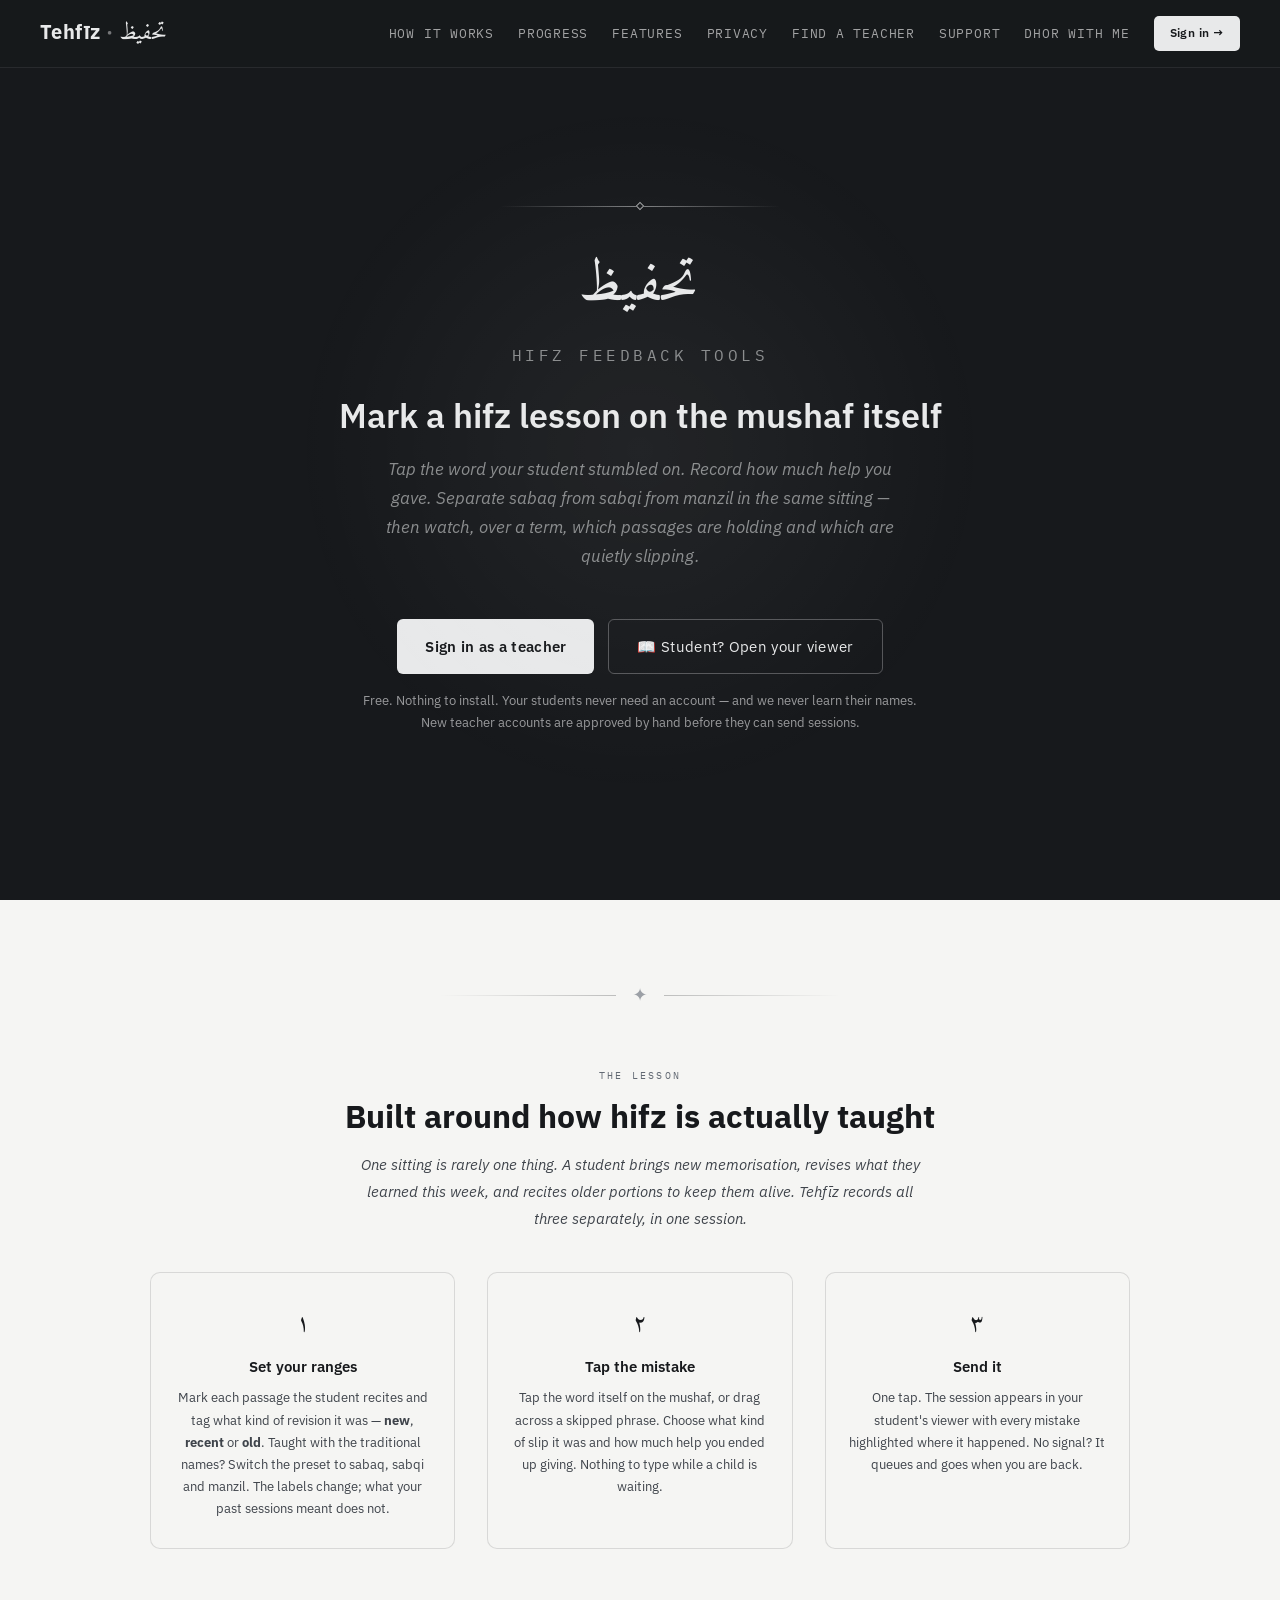
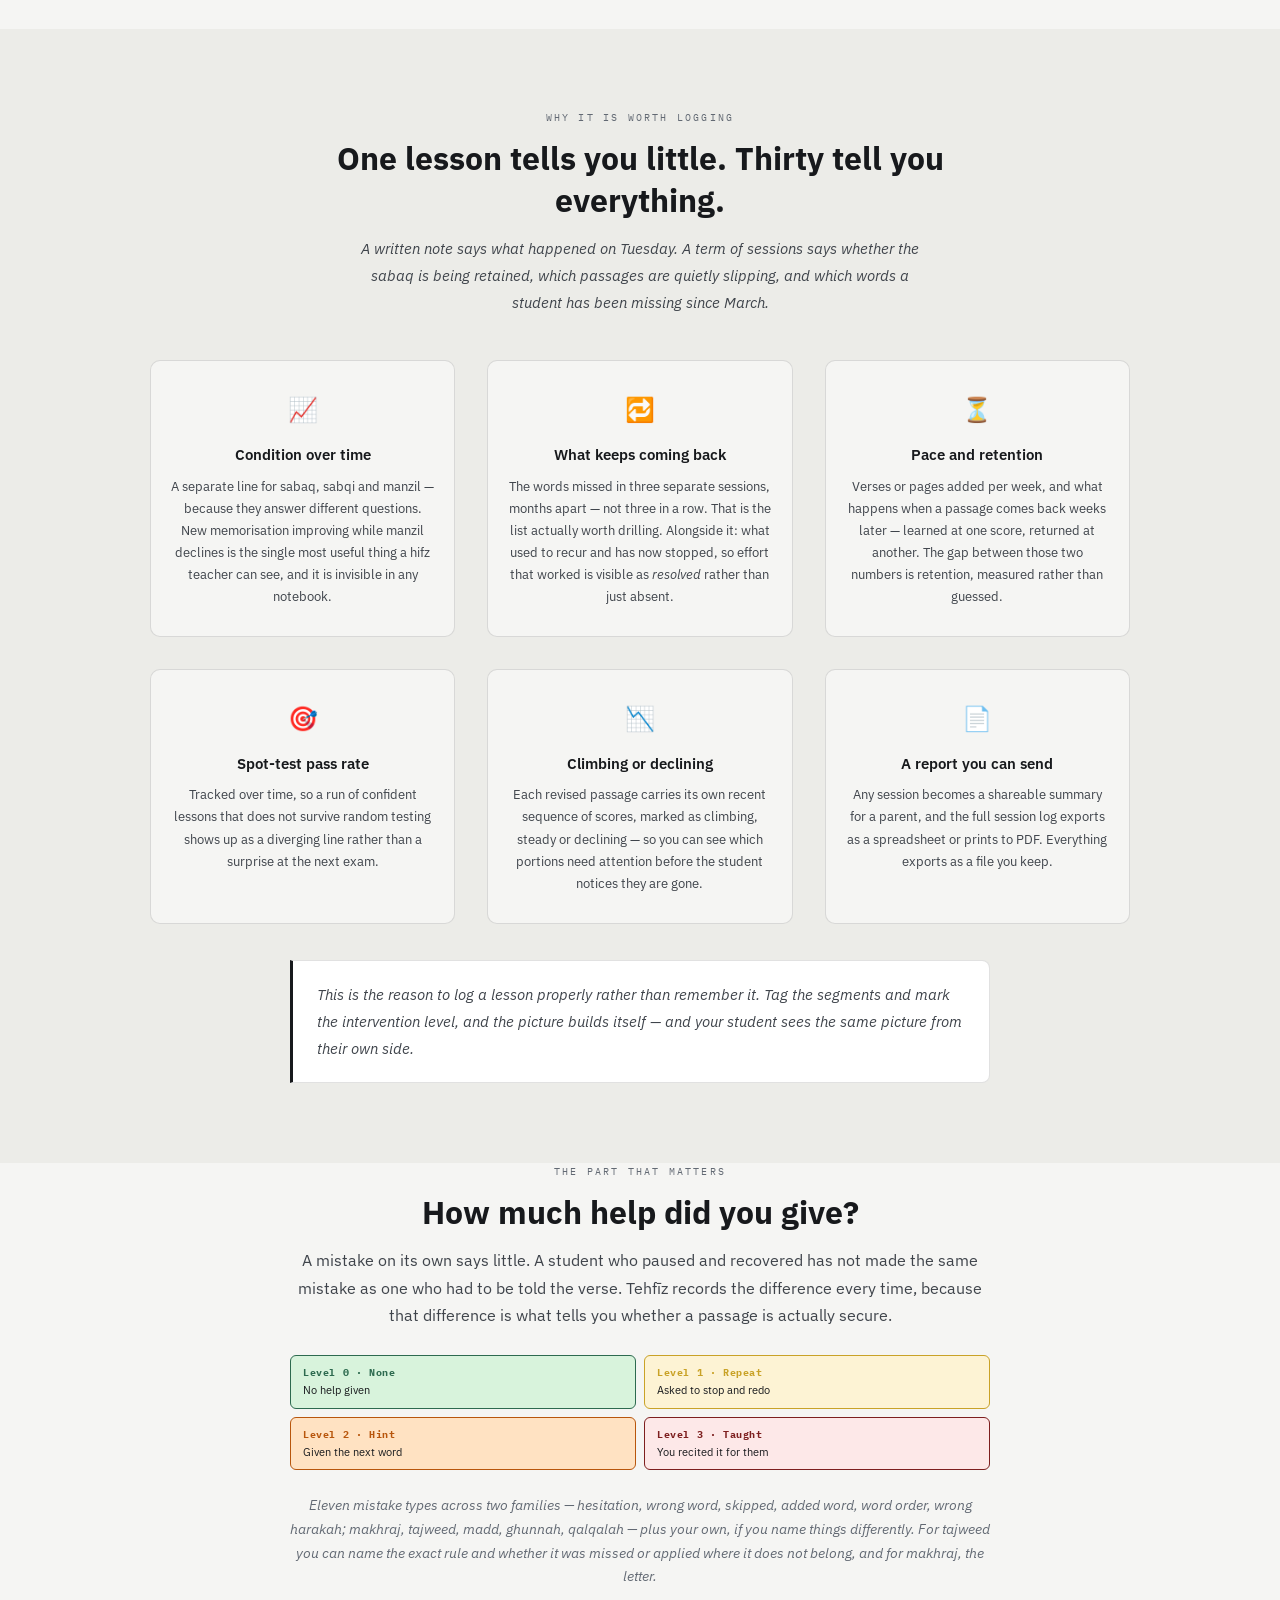
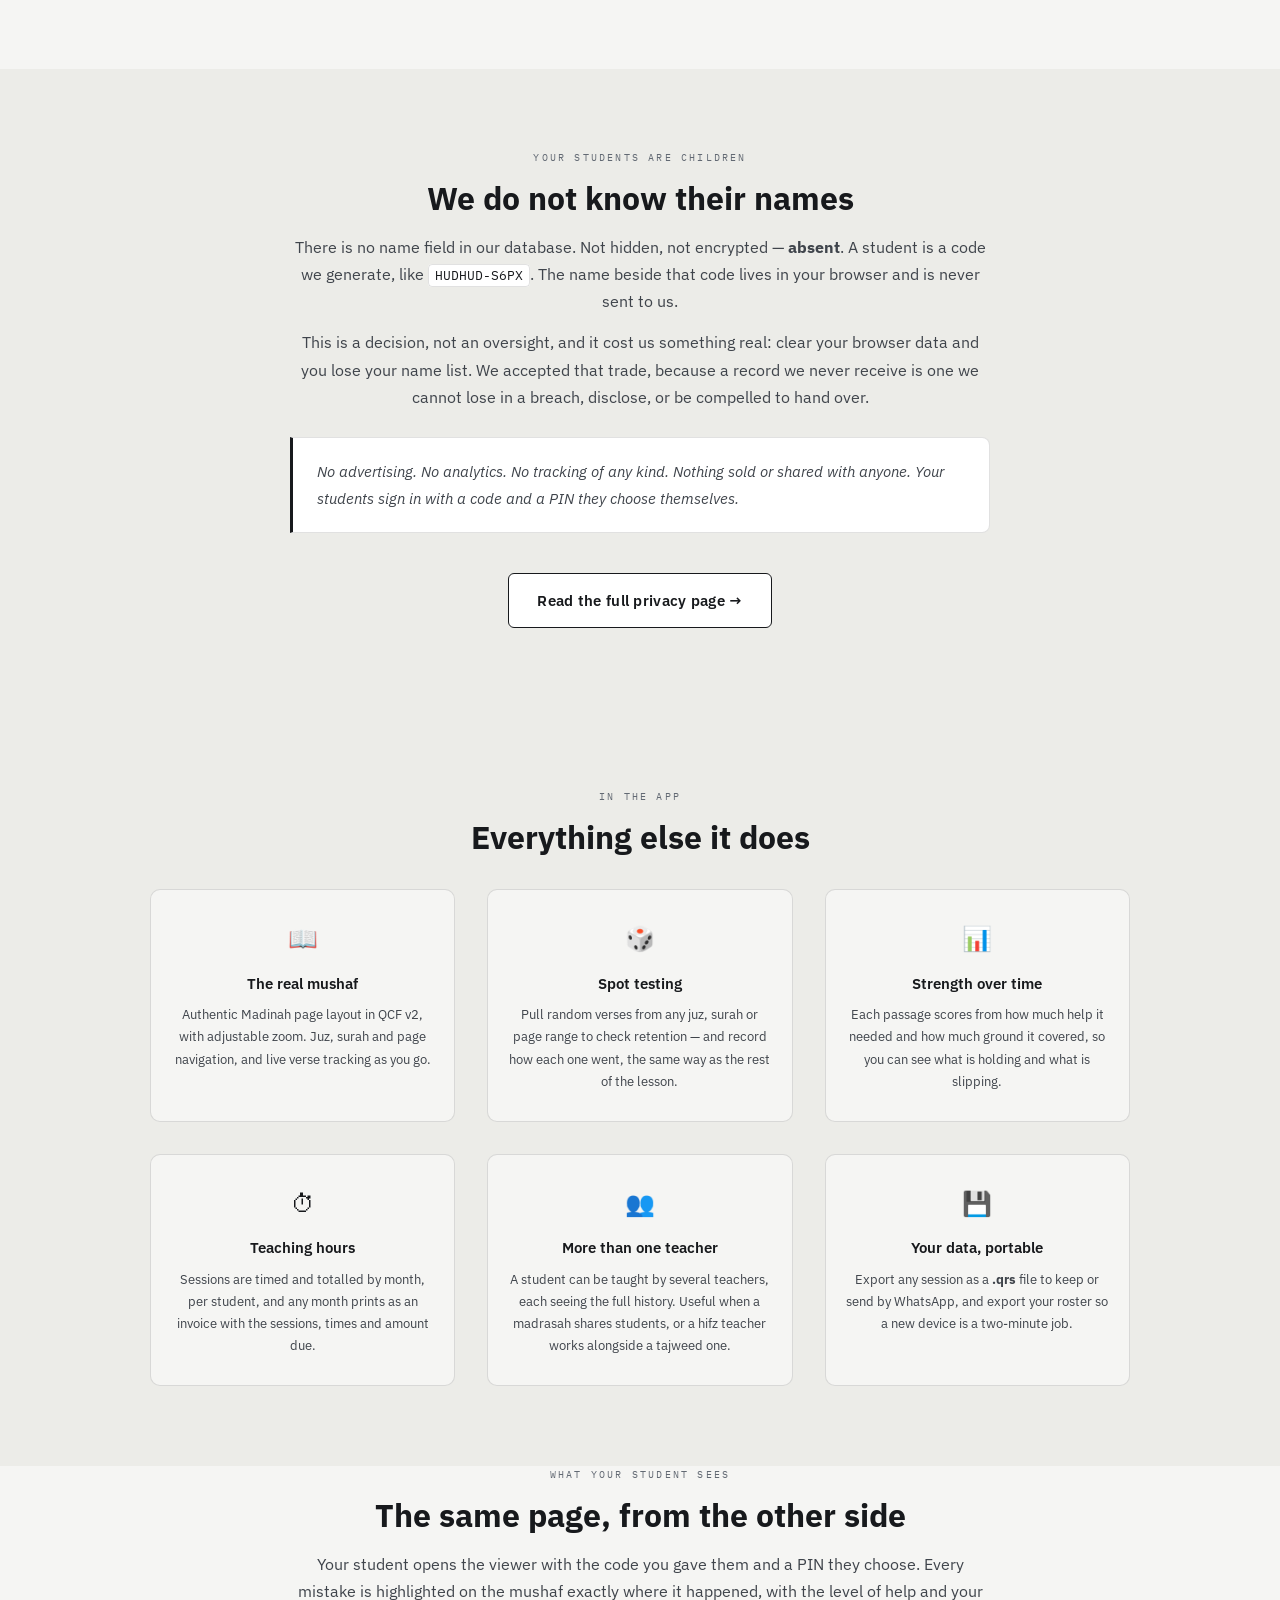
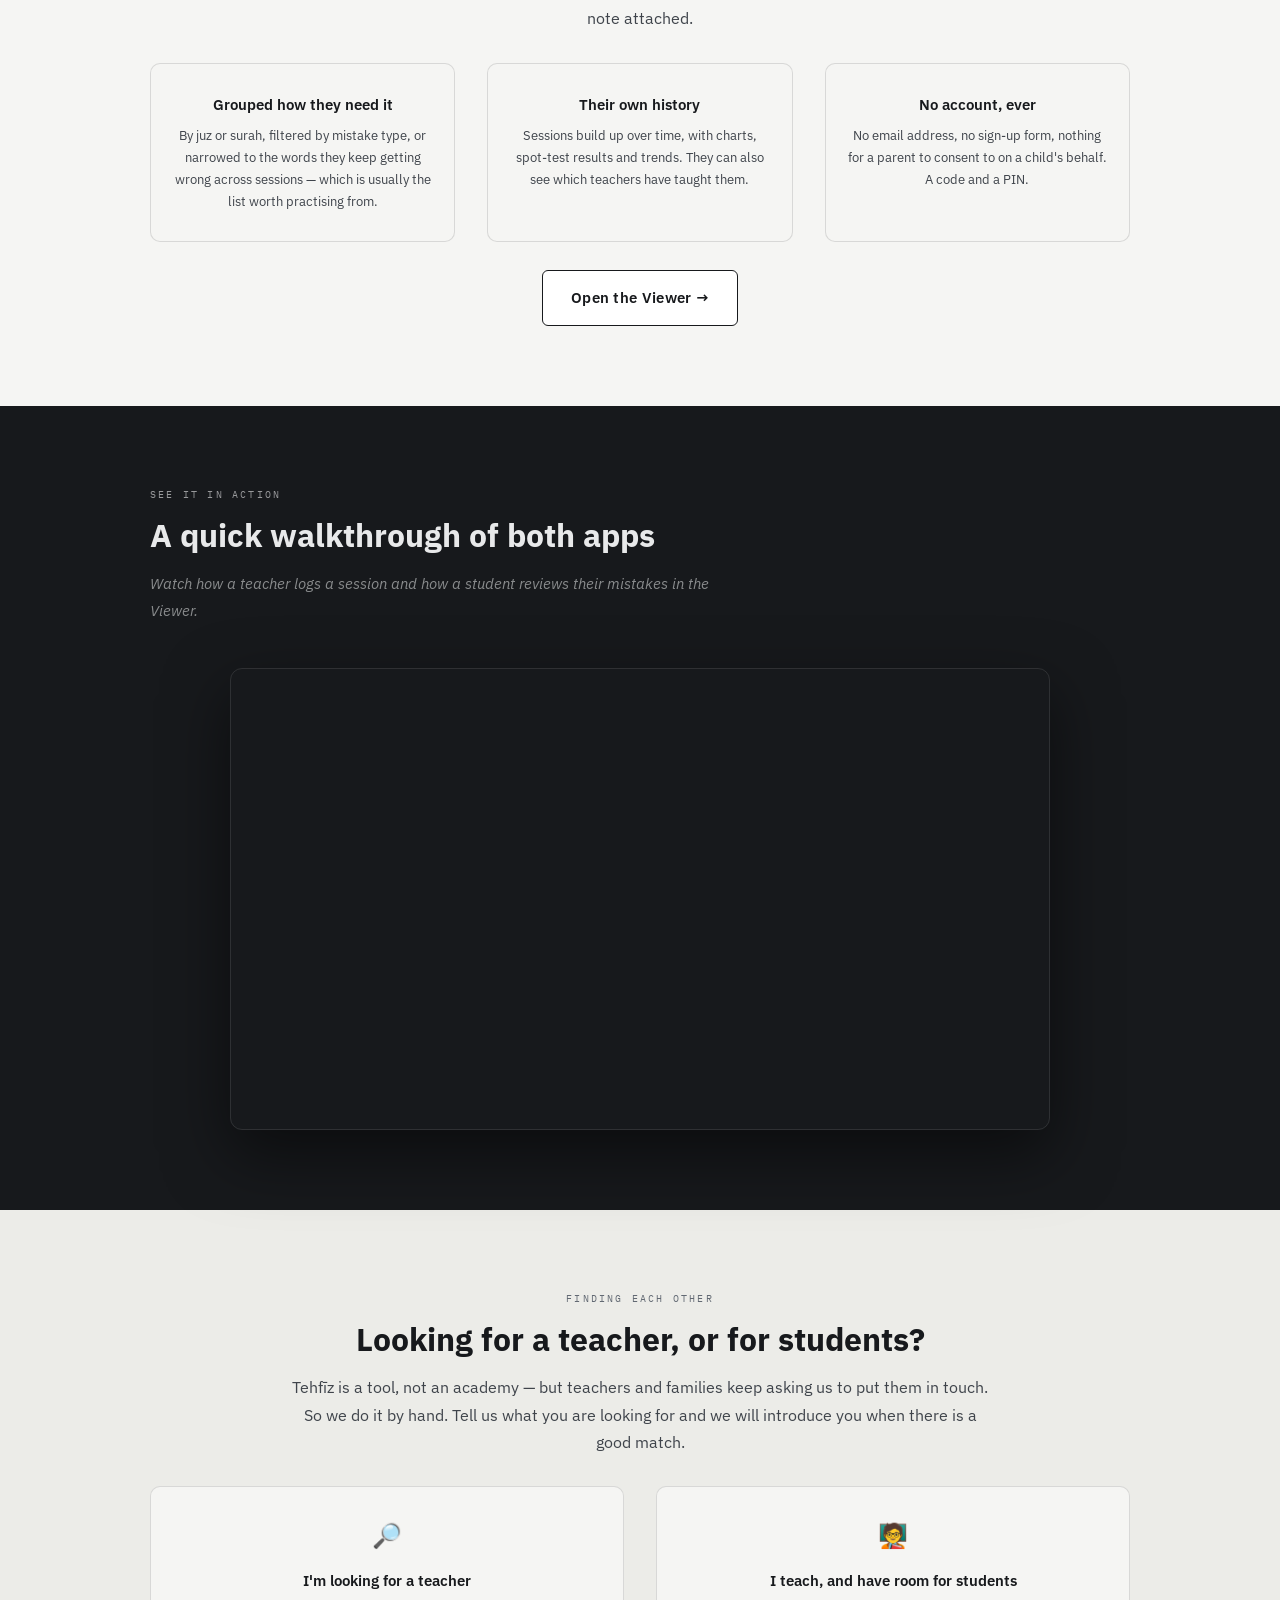
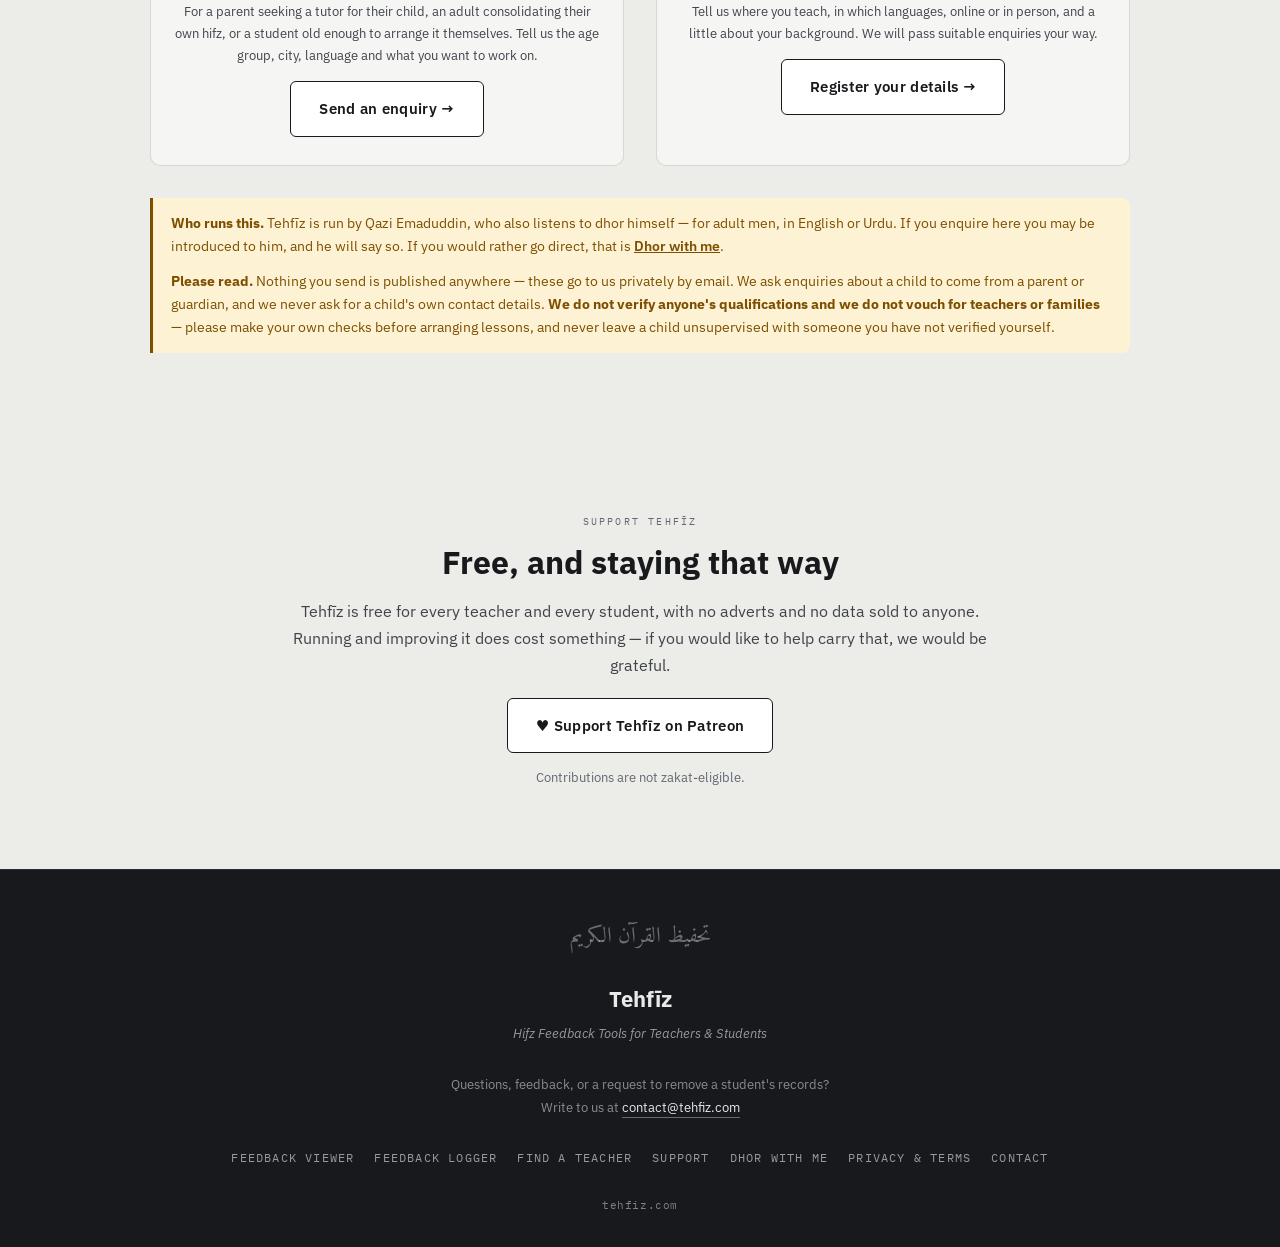
==== index.html @ af51008c "Teacher v4_308, viewer v1_157: one-row header, Finish session, Invoices, installable app; hide repo " ====
<!DOCTYPE html>
<!-- Tehfīz landing page — v0_56 (Graphite). Deploys to index.html at the root of the `tehfiz` repo. -->
<html lang="en">
<head>
<meta charset="UTF-8">
<meta name="viewport" content="width=device-width, initial-scale=1.0">
<meta name="theme-color" content="#17191c">
<title>Tehfīz — Hifz Feedback Tools for Quran Teachers</title>
<meta name="description" content="Free hifz feedback tools for Quran teachers. Mark mistakes on the mushaf, track sabaq, sabqi and manzil, and send the session to your student.">
<meta name="keywords" content="hifz feedback, quran memorisation app, hifz tracker, quran recitation mistakes, tajweed tracker, hifz teacher tool, quran memorization, hifz review">
<meta name="author" content="Tehfīz">
<meta name="robots" content="index, follow">
<link rel="canonical" href="https://tehfiz.com/">

<!-- Open Graph -->
<meta property="og:title" content="Tehfīz — Quran Hifz Feedback Tools">
<meta property="og:description" content="Mark a hifz lesson on the mushaf itself. Sabaq, sabqi and manzil in one session. Free, and we never receive your students' names.">
<meta property="og:url" content="https://tehfiz.com/">
<meta property="og:type" content="website">
<meta property="og:site_name" content="Tehfīz">
<meta property="og:image" content="https://tehfiz.com/og-home.jpg">
<meta property="og:image:width" content="1200">
<meta property="og:image:height" content="630">
<meta property="og:image:alt" content="Tehfīz — mark a hifz lesson on the mushaf itself.">

<!-- Twitter Card -->
<meta name="twitter:card" content="summary_large_image">
<meta name="twitter:title" content="Tehfīz — Quran Hifz Feedback Tools">
<meta name="twitter:description" content="Free tools for hifz teachers and students. Log mistakes, track intervention levels, review sessions.">
<meta name="twitter:image" content="https://tehfiz.com/og-home.jpg">

<link href="https://fonts.googleapis.com/css2?family=IBM+Plex+Sans:ital,wght@0,400;0,500;0,600;0,700;1,400&family=IBM+Plex+Mono:wght@400;500&family=Amiri&display=swap" rel="stylesheet">

<script type="application/ld+json">
{
  "@context": "https://schema.org",
  "@type": "WebApplication",
  "name": "Tehfīz",
  "url": "https://tehfiz.com",
  "description": "Free web-based tools for Quran hifz teachers and students to log, share, and review recitation feedback.",
  "applicationCategory": "EducationApplication",
  "operatingSystem": "Any",
  "offers": {"@type": "Offer", "price": "0", "priceCurrency": "USD"}
}
</script>

<style>
*,*::before,*::after{box-sizing:border-box;margin:0;padding:0;}
:root{
  /* Graphite — the same palette as the apps (teacher v4_301, viewer v1_152).
     Names kept from the parchment era so every rule below still resolves:
       --gold        the accent on LIGHT surfaces (fills, borders, labels)
       --gold-light  text on DARK surfaces (nav, hero, footer)
       --gold-pale   a raised light surface (callouts, featured card)
       --on-dark     the accent on DARK surfaces (hero button, nav button)
     Mistake-level colours are data and are unchanged. */
  --ink:#17191c;--ink2:#3f444b;--ink3:#626973;
  --parchment:#f5f5f3;--parchment2:#ecece8;--parchment3:#dcdcd7;
  --gold:#17191c;--gold-light:#e8e9ea;--gold-pale:#ffffff;--on-dark:#e8e9ea;
  --green:#2d6a4f;--green-bg:#d8f3dc;
  --lvl1-yellow:#c9a227;--lvl1-yellow-bg:#fdf3d4;
  --lvl2-orange:#b8560c;--lvl2-orange-bg:#ffe2c2;
  --amber:#7d4e00;--amber-bg:#fff3cd;
  --red:#7d1f1f;--red-bg:#fde8e8;
  --border:rgba(23,25,28,0.13);--border2:rgba(23,25,28,0.25);
  --shadow:0 8px 40px rgba(23,25,28,0.10);
}
html{scroll-behavior:smooth;}
body{font-family:'IBM Plex Sans','Amiri',system-ui,-apple-system,'Segoe UI',sans-serif;background:var(--parchment);color:var(--ink);font-size:16px;line-height:1.7;overflow-x:hidden;}

/* NAV
   Wide: one row — brand, section links, Sign in.
   Below 1100px: two rows. Brand and the call to action stay on top; the section
   links move to a second row that scrolls sideways, with a fade on the right
   edge to show there is more. The links used to be display:none on phones,
   which left no way to reach any section, and between ~600px and 1100px they
   wrapped and ran off the edge, clipping Sign in itself. */
nav{position:fixed;top:0;left:0;right:0;z-index:100;display:flex;align-items:center;flex-wrap:wrap;gap:6px 24px;padding:14px 40px;background:rgba(23,25,28,0.96);border-bottom:1px solid rgba(255,255,255,0.08);backdrop-filter:blur(8px);-webkit-backdrop-filter:blur(8px);}
.nav-brand{order:1;}
.nav-links{order:2;display:flex;align-items:center;gap:24px;margin-left:auto;}
.nav-cta{order:3;}
@media(max-width:1100px){
  nav{padding:10px 16px 0;}
  .nav-cta{order:2;margin-left:auto;}
  .nav-links{order:3;flex-basis:100%;margin:0 -16px;padding:0 16px;gap:20px;overflow-x:auto;overscroll-behavior-x:contain;
    scrollbar-width:none;-webkit-overflow-scrolling:touch;
    -webkit-mask-image:linear-gradient(90deg,#000 85%,transparent);mask-image:linear-gradient(90deg,#000 85%,transparent);}
  .nav-links::-webkit-scrollbar{display:none;}
  .nav-link{white-space:nowrap;font-size:12px;padding:10px 0 11px;}
}
/* Anchor jumps land below the fixed nav, not under it. */
section[id]{scroll-margin-top:72px;}
@media(max-width:1100px){section[id]{scroll-margin-top:100px;}}
.nav-brand{font-size:20px;font-weight:700;color:var(--gold-light);letter-spacing:.02em;}
.nav-ar{font-family:'Amiri',serif;font-weight:400;font-size:1.15em;}
.nav-brand em{color:rgba(232,233,234,.45);font-style:normal;}
.nav-link{color:rgba(255,255,255,.6);font-size:13px;text-decoration:none;font-family:'IBM Plex Mono',monospace;letter-spacing:.06em;text-transform:uppercase;transition:color .15s;}
.nav-link:hover{color:var(--gold-light);}
.nav-cta{background:var(--on-dark);color:var(--ink);border:none;border-radius:5px;padding:7px 16px;font-size:12px;font-family:inherit;font-weight:600;cursor:pointer;text-decoration:none;letter-spacing:.03em;transition:opacity .15s;}
.nav-cta:hover{opacity:.88;}

/* HERO */
.hero{min-height:100vh;display:flex;flex-direction:column;align-items:center;justify-content:center;padding:120px 24px 80px;text-align:center;position:relative;background:var(--ink);overflow:hidden;}
.hero::after{content:'';position:absolute;width:700px;height:700px;background:radial-gradient(ellipse,rgba(255,255,255,.05) 0%,transparent 70%);top:50%;left:50%;transform:translate(-50%,-50%);pointer-events:none;}
.hero-ornament{width:280px;height:1px;background:linear-gradient(90deg,transparent,rgba(232,233,234,.5),transparent);margin:0 auto 32px;position:relative;}
.hero-ornament::before,.hero-ornament::after{content:'';position:absolute;top:50%;width:6px;height:6px;border:1px solid rgba(232,233,234,.6);transform:translateY(-50%) rotate(45deg);background:var(--ink);}
.hero-ornament::before{left:50%;margin-left:-3px;}
.hero-ornament::after{right:50%;margin-right:-3px;}
.hero-arabic{font-family:'Amiri','Scheherazade New',serif;font-size:clamp(32px,6vw,56px);color:var(--gold-light);letter-spacing:.04em;margin-bottom:8px;direction:rtl;animation:fadeUp .9s ease both;}
.hero-title{font-size:clamp(13px,2vw,16px);font-family:'IBM Plex Mono',monospace;letter-spacing:.22em;text-transform:uppercase;color:rgba(232,233,234,.55);margin-bottom:24px;animation:fadeUp .9s .1s ease both;}
.hero-tagline{font-size:clamp(20px,3.5vw,34px);font-weight:600;color:var(--gold-light);max-width:640px;line-height:1.35;margin:0 auto 16px;animation:fadeUp .9s .2s ease both;}
.hero-sub{font-size:clamp(14px,1.8vw,17px);color:rgba(232,233,234,.55);max-width:520px;margin:0 auto 48px;font-style:italic;line-height:1.7;animation:fadeUp .9s .3s ease both;}
.hero-btns{display:flex;gap:14px;flex-wrap:wrap;justify-content:center;animation:fadeUp .9s .4s ease both;}
.btn-hero-primary{background:var(--on-dark);color:var(--ink);border:none;border-radius:6px;padding:14px 28px;font-family:inherit;font-size:15px;font-weight:600;cursor:pointer;text-decoration:none;transition:all .15s;letter-spacing:.02em;display:inline-flex;align-items:center;gap:8px;}
.btn-hero-primary:hover{opacity:.88;transform:translateY(-1px);box-shadow:0 6px 20px rgba(0,0,0,.35);}
.btn-hero-secondary{background:transparent;border:1px solid rgba(232,233,234,.3);color:var(--gold-light);border-radius:6px;padding:14px 28px;font-family:inherit;font-size:15px;cursor:pointer;text-decoration:none;transition:all .15s;letter-spacing:.02em;display:inline-flex;align-items:center;gap:8px;}
.btn-hero-secondary:hover{border-color:var(--gold-light);color:#fff;transform:translateY(-1px);}

/* .btn-hero-secondary was written for the DARK hero: a pale cream border at
   30% opacity and light-gold text. On the parchment sections it is nearly
   invisible until hovered, which is how a call to action gets missed
   entirely. This is the same button for light backgrounds — gold on a tinted
   fill, legible without a mouse anywhere near it.

   Kept as a separate class rather than making the original responsive to its
   background, because the hero genuinely needs the quiet version: there it
   sits beside the primary button and must not compete with it. */
.btn-light{background:var(--gold-pale);border:1px solid var(--gold);color:var(--ink);
  border-radius:6px;padding:14px 28px;font-family:inherit;font-size:15px;font-weight:600;
  cursor:pointer;text-decoration:none;transition:all .15s;letter-spacing:.02em;
  display:inline-flex;align-items:center;gap:8px;}
.btn-light:hover{background:var(--gold);color:#fff;transform:translateY(-1px);}

/* SECTIONS */
section{padding:80px 24px;}
.container{max-width:980px;margin:0 auto;}
/* Section headers were max-width:680px with no auto margin, so they sat hard
   against the left edge of a 980px container while the .steps grid beneath
   them filled the full width — the text and the cards below it did not share
   an axis. This centres the block and its italic sub-line, which has its own
   max-width and would otherwise stay left inside a centred parent. */
.sec-head{max-width:700px;margin:0 auto;text-align:center;}
.sec-head .section-sub{margin-left:auto;margin-right:auto;}
.sec-head .levels-grid{text-align:left;}
.sec-head .section-title,.sec-head .section-label{text-align:center;}
/* .steps is repeat(3,1fr). With two cards they fill columns one and two and
   leave the third empty, which reads as a missing card rather than a pair.
   A two-column variant, narrowed and centred so the pair sits under the
   heading rather than hugging the left edge. */
/* Two columns at the FULL container width, not narrowed.
   
   Narrowing the pair to 720px centred it, but the callout directly beneath is
   980px — so the two blocks had different left and right edges and the pair
   read as floating rather than aligned. Sharing the container's edges is what
   actually makes a section look composed; centring a narrower block inside a
   wider one does the opposite. */
/* .steps.steps-2, not .steps-2 — DOUBLE class on purpose.
   
   `.steps` sets repeat(3,1fr) and is declared further down this stylesheet.
   At equal specificity the later rule wins, so a single-class .steps-2 up here
   was silently ignored and the pair kept rendering as three columns with an
   empty third. Two classes raise specificity to (0,2,0) and the rule holds
   wherever either one sits in the file. */
.steps.steps-2{grid-template-columns:repeat(2,1fr);}
/* CTAs that follow a centred section have to be centred too — left-aligned in
   a 980px container they end up nowhere near the text that motivated them. */
.cta-row{text-align:center;margin-top:28px;}
@media(max-width:760px){.steps.steps-2{grid-template-columns:1fr;}}
.section-label{font-family:'IBM Plex Mono',monospace;font-size:10px;letter-spacing:.22em;text-transform:uppercase;color:var(--ink3);margin-bottom:12px;display:block;}
.section-title{font-size:clamp(22px,3vw,32px);font-weight:700;color:var(--ink);margin-bottom:14px;line-height:1.3;}
.section-sub{font-size:15px;color:var(--ink2);max-width:560px;line-height:1.8;font-style:italic;}
.ornament-divider{display:flex;align-items:center;gap:16px;margin:0 auto 56px;max-width:400px;}
.ornament-divider::before,.ornament-divider::after{content:'';flex:1;height:1px;background:linear-gradient(90deg,transparent,var(--border2));}
.ornament-divider::after{background:linear-gradient(90deg,var(--border2),transparent);}
.ornament-divider span{font-size:18px;color:var(--ink3);opacity:.6;}
.callout{background:var(--gold-pale);border:1px solid var(--border);border-left:3px solid var(--gold);border-radius:0 8px 8px 0;padding:20px 24px;margin:40px 0;font-style:italic;color:var(--ink2);font-size:15px;line-height:1.8;}

/* APPS GRID */
.apps-grid{display:grid;grid-template-columns:1fr 1fr;gap:24px;margin-top:48px;}
@media(max-width:640px){.apps-grid{grid-template-columns:1fr;}}
.app-card{border:1px solid var(--border2);border-radius:12px;padding:32px;background:var(--parchment2);position:relative;overflow:hidden;transition:box-shadow .2s,transform .2s;}
.app-card:hover{box-shadow:var(--shadow);transform:translateY(-2px);}
.app-card::before{content:'';position:absolute;top:0;left:0;right:0;height:3px;background:linear-gradient(90deg,var(--gold),rgba(23,25,28,.15));}
.app-card-icon{font-size:28px;margin-bottom:16px;display:block;}
.app-card-name{font-size:11px;font-family:'IBM Plex Mono',monospace;letter-spacing:.18em;text-transform:uppercase;color:var(--ink3);margin-bottom:8px;}
.app-card-title{font-size:20px;font-weight:700;color:var(--ink);margin-bottom:12px;line-height:1.3;}
.app-card-desc{font-size:14px;color:var(--ink2);line-height:1.8;margin-bottom:24px;}
.app-card-features{list-style:none;margin-bottom:24px;display:flex;flex-direction:column;gap:7px;}
.app-card-features li{font-size:13px;color:var(--ink2);display:flex;align-items:flex-start;gap:8px;line-height:1.5;}
.app-card-features li::before{content:'›';color:var(--gold);font-size:16px;flex-shrink:0;margin-top:-1px;font-weight:700;}
.btn-card{display:inline-flex;align-items:center;gap:7px;border-radius:6px;padding:10px 20px;font-family:inherit;font-size:13px;font-weight:600;cursor:pointer;text-decoration:none;transition:all .15s;letter-spacing:.02em;width:100%;justify-content:center;text-align:center;}
.btn-card-primary{background:var(--gold);color:#fff;border:none;}
.btn-card-primary:hover{opacity:.88;box-shadow:0 4px 14px rgba(23,25,28,.25);}
.app-card-teacher{background:linear-gradient(135deg,var(--parchment2),var(--gold-pale));}

/* INTERVENTION LEVELS MINI GRID */
.levels-grid{display:grid;grid-template-columns:1fr 1fr;gap:8px;margin:0 0 24px;}
@media(max-width:480px){.levels-grid{grid-template-columns:1fr;}}
.level-pill{border-radius:6px;padding:9px 12px;font-size:11px;line-height:1.5;}
.level-pill strong{display:block;font-size:10px;font-family:'IBM Plex Mono',monospace;letter-spacing:.06em;margin-bottom:2px;}

/* VIDEO */
.video-section{background:var(--ink);padding:80px 24px;}
.video-section .section-title{color:var(--gold-light);}
.video-section .section-label{color:rgba(232,233,234,.62);}
.video-section .section-sub{color:rgba(232,233,234,.55);}
.video-wrap{margin-top:44px;border-radius:12px;overflow:hidden;border:1px solid rgba(255,255,255,.1);box-shadow:0 24px 64px rgba(0,0,0,.5);position:relative;aspect-ratio:16/9;max-width:820px;}
.video-wrap iframe{width:100%;height:100%;position:absolute;top:0;left:0;border:none;}

/* HOW IT WORKS */
.how-section{background:var(--parchment2);}
.steps{display:grid;grid-template-columns:repeat(3,1fr);gap:32px;margin-top:48px;}
@media(max-width:640px){.steps{grid-template-columns:1fr;}}
.step{text-align:center;padding:28px 20px;border-radius:10px;background:var(--parchment);border:1px solid var(--border);}
.step-num{width:40px;height:40px;border-radius:50%;background:var(--gold);color:#fff;font-family:'IBM Plex Mono',monospace;font-size:14px;font-weight:600;display:flex;align-items:center;justify-content:center;margin:0 auto 16px;}
.step-icon{font-size:24px;margin-bottom:12px;display:block;}
.step-title{font-size:15px;font-weight:600;color:var(--ink);margin-bottom:8px;}
.step-desc{font-size:13px;color:var(--ink2);line-height:1.7;}

/* FOOTER */
footer{background:var(--ink);border-top:1px solid rgba(255,255,255,.08);padding:48px 24px 32px;text-align:center;}
.footer-arabic{font-family:'Amiri','Scheherazade New',serif;font-size:22px;color:rgba(232,233,234,.4);margin-bottom:24px;direction:rtl;}
.footer-brand{font-size:22px;font-weight:700;color:var(--gold-light);margin-bottom:6px;}
.footer-tagline{font-size:13px;color:rgba(232,233,234,.62);font-style:italic;margin-bottom:28px;}
.footer-contact{font-size:13px;color:rgba(232,233,234,.55);margin-bottom:28px;line-height:1.8;}
.footer-contact a{color:var(--gold-light);text-decoration:none;border-bottom:1px solid rgba(232,233,234,.4);padding-bottom:1px;transition:border-color .15s;}
.footer-contact a:hover{border-color:var(--gold-light);}
.footer-links{display:flex;align-items:center;justify-content:center;gap:20px;margin-bottom:28px;flex-wrap:wrap;}
.footer-link{font-size:12px;font-family:'IBM Plex Mono',monospace;letter-spacing:.1em;text-transform:uppercase;color:rgba(232,233,234,.62);text-decoration:none;transition:color .15s;}
.footer-link:hover{color:var(--gold-light);}
.footer-copy{font-size:11px;color:rgba(232,233,234,.5);font-family:'IBM Plex Mono',monospace;letter-spacing:.05em;}

/* ANIMATIONS */
@keyframes fadeUp{from{opacity:0;transform:translateY(18px);}to{opacity:1;transform:translateY(0);}}
.fade-in{opacity:0;transform:translateY(20px);transition:opacity .6s ease,transform .6s ease;}
.fade-in.visible{opacity:1;transform:translateY(0);}
</style>
</head>
<body>

<!-- NAV -->
<nav aria-label="Main navigation">
  <div class="nav-brand">Tehfīz <em>·</em> <span class="nav-ar" lang="ar">تحفيظ</span></div>
  <div class="nav-links">
    <a href="#how" class="nav-link">How it works</a>
    <a href="#progress" class="nav-link">Progress</a>
    <a href="#detail" class="nav-link">Features</a>
    <a href="#privacy" class="nav-link">Privacy</a>
    <a href="#connect" class="nav-link">Find a teacher</a>
    <a href="#support" class="nav-link">Support</a>
    <a href="/dhor/" class="nav-link">Dhor with me</a>
  </div>
  <a href="/app/teacher" class="nav-cta">Sign in →</a>
</nav>

<!-- HERO -->
<section class="hero" aria-label="Introduction">
  <div class="hero-ornament"></div>
  <div class="hero-arabic" aria-hidden="true">تحفيظ</div>
  <div class="hero-title">Hifz Feedback Tools</div>
  <h1 class="hero-tagline">Mark a hifz lesson on the mushaf itself</h1>
  <p class="hero-sub">Tap the word your student stumbled on. Record how much help you gave.
  Separate sabaq from sabqi from manzil in the same sitting — then watch, over a term,
  which passages are holding and which are quietly slipping.</p>
  <div class="hero-btns">
    <a href="/app/teacher" class="btn-hero-primary">Sign in as a teacher</a>
    <a href="/app/student" class="btn-hero-secondary">📖 Student? Open your viewer</a>
  </div>
  <p style="font-size:13px;color:rgba(232,233,234,.62);margin-top:16px;">Free. Nothing to install.
  Your students never need an account — and we never learn their names.<br>
  New teacher accounts are approved by hand before they can send sessions.</p>
</section>

<!-- THE LESSON -->
<section id="how">
  <div class="container">
    <div class="ornament-divider"><span>✦</span></div>
    <div class="sec-head fade-in">
      <span class="section-label">The lesson</span>
      <h2 class="section-title">Built around how hifz is actually taught</h2>
      <p class="section-sub" style="margin:0 auto;">One sitting is rarely one thing. A student
      brings new memorisation, revises what they learned this week, and recites older portions to
      keep them alive. Tehfīz records all three separately, in one session.</p>
    </div>

    <div class="steps" style="margin-top:40px;">
      <div class="step fade-in">
        <span class="step-icon" aria-hidden="true">١</span>
        <div class="step-title">Set your ranges</div>
        <p class="step-desc">Mark each passage the student recites and tag what kind of revision it
        was — <strong>new</strong>, <strong>recent</strong> or <strong>old</strong>. Taught with
        the traditional names? Switch the preset to sabaq, sabqi and manzil. The labels change; what
        your past sessions meant does not.</p>
      </div>
      <div class="step fade-in">
        <span class="step-icon" aria-hidden="true">٢</span>
        <div class="step-title">Tap the mistake</div>
        <p class="step-desc">Tap the word itself on the mushaf, or drag across a skipped phrase.
        Choose what kind of slip it was and how much help you ended up giving. Nothing to type
        while a child is waiting.</p>
      </div>
      <div class="step fade-in">
        <span class="step-icon" aria-hidden="true">٣</span>
        <div class="step-title">Send it</div>
        <p class="step-desc">One tap. The session appears in your student's viewer with every
        mistake highlighted where it happened. No signal? It queues and goes when you are back.</p>
      </div>
    </div>
  </div>
</section>

<!-- PROGRESS -->
<section class="how-section" id="progress">
  <div class="container">
    <div class="sec-head fade-in">
      <span class="section-label">Why it is worth logging</span>
      <h2 class="section-title">One lesson tells you little. Thirty tell you everything.</h2>
      <p class="section-sub">A written note says what happened on Tuesday. A term of
      sessions says whether the sabaq is being retained, which passages are quietly
      slipping, and which words a student has been missing since March.</p>
    </div>

    <div class="steps" style="margin-top:44px;">
      <div class="step fade-in">
        <span class="step-icon" aria-hidden="true">📈</span>
        <div class="step-title">Condition over time</div>
        <p class="step-desc">A separate line for sabaq, sabqi and manzil — because they
        answer different questions. New memorisation improving while manzil declines is
        the single most useful thing a hifz teacher can see, and it is invisible in any
        notebook.</p>
      </div>
      <div class="step fade-in">
        <span class="step-icon" aria-hidden="true">🔁</span>
        <div class="step-title">What keeps coming back</div>
        <p class="step-desc">The words missed in three separate sessions, months apart —
        not three in a row. That is the list actually worth drilling. Alongside it: what
        used to recur and has now stopped, so effort that worked is visible as
        <em>resolved</em> rather than just absent.</p>
      </div>
      <div class="step fade-in">
        <span class="step-icon" aria-hidden="true">⏳</span>
        <div class="step-title">Pace and retention</div>
        <p class="step-desc">Verses or pages added per week, and what happens when a
        passage comes back weeks later — learned at one score, returned at another. The
        gap between those two numbers is retention, measured rather than guessed.</p>
      </div>
      <div class="step fade-in">
        <span class="step-icon" aria-hidden="true">🎯</span>
        <div class="step-title">Spot-test pass rate</div>
        <p class="step-desc">Tracked over time, so a run of confident lessons that does
        not survive random testing shows up as a diverging line rather than a surprise
        at the next exam.</p>
      </div>
      <div class="step fade-in">
        <span class="step-icon" aria-hidden="true">📉</span>
        <div class="step-title">Climbing or declining</div>
        <p class="step-desc">Each revised passage carries its own recent sequence of
        scores, marked as climbing, steady or declining — so you can see which portions
        need attention before the student notices they are gone.</p>
      </div>
      <div class="step fade-in">
        <span class="step-icon" aria-hidden="true">📄</span>
        <div class="step-title">A report you can send</div>
        <p class="step-desc">Any session becomes a shareable summary for a parent, and the
        full session log exports as a spreadsheet or prints to PDF. Everything exports as a
        file you keep.</p>
      </div>
    </div>

    <div class="callout" style="max-width:700px;margin:36px auto 0;text-align:left;">
      This is the reason to log a lesson properly rather than remember it. Tag the
      segments and mark the intervention level, and the picture builds itself — and your
      student sees the same picture from their own side.
    </div>
  </div>
</section>

<!-- INTERVENTION -->
<section style="background:var(--parchment);padding:0 24px 80px;" id="levels">
  <div class="container">
    <div class="sec-head fade-in">
      <span class="section-label">The part that matters</span>
      <h2 class="section-title">How much help did you give?</h2>
      <p style="color:var(--ink2);margin-top:14px;">A mistake on its own says little. A student
      who paused and recovered has not made the same mistake as one who had to be told the verse.
      Tehfīz records the difference every time, because that difference is what tells you whether
      a passage is actually secure.</p>
      <div class="levels-grid" style="margin-top:26px;">
        <div class="level-pill" style="background:var(--green-bg);border:1px solid var(--green);">
          <strong style="color:var(--green);">Level 0 · None</strong>No help given
        </div>
        <div class="level-pill" style="background:var(--lvl1-yellow-bg);border:1px solid var(--lvl1-yellow);">
          <strong style="color:var(--lvl1-yellow);">Level 1 · Repeat</strong>Asked to stop and redo
        </div>
        <div class="level-pill" style="background:var(--lvl2-orange-bg);border:1px solid var(--lvl2-orange);">
          <strong style="color:var(--lvl2-orange);">Level 2 · Hint</strong>Given the next word
        </div>
        <div class="level-pill" style="background:var(--red-bg);border:1px solid var(--red);">
          <strong style="color:var(--red);">Level 3 · Taught</strong>You recited it for them
        </div>
      </div>
      <p style="color:var(--ink3);font-size:14px;margin-top:18px;font-style:italic;">
        Eleven mistake types across two families — hesitation, wrong word, skipped, added word, word
        order, wrong harakah; makhraj, tajweed, madd, ghunnah, qalqalah — plus your own, if you name
        things differently. For tajweed you can name the exact rule and whether it was missed or
        applied where it does not belong, and for makhraj, the letter.</p>
    </div>
  </div>
</section>

<!-- PRIVACY -->
<section class="how-section" id="privacy" style="background:var(--parchment2);">
  <div class="container">
    <div class="sec-head fade-in">
      <span class="section-label">Your students are children</span>
      <h2 class="section-title">We do not know their names</h2>
      <p style="color:var(--ink2);margin-top:14px;">There is no name field in our database. Not
      hidden, not encrypted — <strong>absent</strong>. A student is a code we generate, like
      <code style="font-family:'IBM Plex Mono',monospace;font-size:13px;background:var(--gold-pale);
      padding:2px 6px;border-radius:4px;border:1px solid var(--border);color:var(--ink);">HUDHUD-S6PX</code>. The name beside
      that code lives in your browser and is never sent to us.</p>
      <p style="color:var(--ink2);margin-top:14px;">This is a decision, not an oversight, and it
      cost us something real: clear your browser data and you lose your name list. We accepted that
      trade, because a record we never receive is one we cannot lose in a breach, disclose, or be
      compelled to hand over.</p>
      <div class="callout" style="text-align:left;margin-top:26px;">
        No advertising. No analytics. No tracking of any kind. Nothing sold or shared with anyone.
        Your students sign in with a code and a PIN they choose themselves.
      </div>
      <div class="cta-row">
        <a href="/privacy" class="btn-light">Read the full privacy page →</a>
      </div>
    </div>
  </div>
</section>

<!-- DETAIL -->
<section class="how-section" id="detail">
  <div class="container">
    <div class="sec-head fade-in">
      <span class="section-label">In the app</span>
      <h2 class="section-title">Everything else it does</h2>
    </div>
    <div class="steps" style="margin-top:30px;">
      <div class="step fade-in">
        <span class="step-icon" aria-hidden="true">📖</span>
        <div class="step-title">The real mushaf</div>
        <p class="step-desc">Authentic Madinah page layout in QCF v2, with adjustable zoom.
        Juz, surah and page navigation, and live verse tracking as you go.</p>
      </div>
      <div class="step fade-in">
        <span class="step-icon" aria-hidden="true">🎲</span>
        <div class="step-title">Spot testing</div>
        <p class="step-desc">Pull random verses from any juz, surah or page range to check
        retention — and record how each one went, the same way as the rest of the lesson.</p>
      </div>
      <div class="step fade-in">
        <span class="step-icon" aria-hidden="true">📊</span>
        <div class="step-title">Strength over time</div>
        <p class="step-desc">Each passage scores from how much help it needed and how much ground
        it covered, so you can see what is holding and what is slipping.</p>
      </div>
      <div class="step fade-in">
        <span class="step-icon" aria-hidden="true">⏱</span>
        <div class="step-title">Teaching hours</div>
        <p class="step-desc">Sessions are timed and totalled by month, per student, and any month
        prints as an invoice with the sessions, times and amount due.</p>
      </div>
      <div class="step fade-in">
        <span class="step-icon" aria-hidden="true">👥</span>
        <div class="step-title">More than one teacher</div>
        <p class="step-desc">A student can be taught by several teachers, each seeing the full
        history. Useful when a madrasah shares students, or a hifz teacher works alongside a
        tajweed one.</p>
      </div>
      <div class="step fade-in">
        <span class="step-icon" aria-hidden="true">💾</span>
        <div class="step-title">Your data, portable</div>
        <p class="step-desc">Export any session as a <strong>.qrs</strong> file to keep or send by
        WhatsApp, and export your roster so a new device is a two-minute job.</p>
      </div>
    </div>
  </div>
</section>

<!-- STUDENT SIDE -->
<section style="background:var(--parchment);padding:0 24px 80px;" id="apps">
  <div class="container">
    <div class="sec-head fade-in">
      <span class="section-label">What your student sees</span>
      <h2 class="section-title">The same page, from the other side</h2>
      <p style="color:var(--ink2);margin-top:14px;">Your student opens the viewer with the code you
      gave them and a PIN they choose. Every mistake is highlighted on the mushaf exactly where it
      happened, with the level of help and your note attached.</p>
    </div>
    <div class="steps" style="margin-top:30px;">
      <div class="step fade-in">
        <div class="step-title">Grouped how they need it</div>
        <p class="step-desc">By juz or surah, filtered by mistake type, or narrowed to the words they keep
        getting wrong across sessions — which is usually the list worth practising from.</p>
      </div>
      <div class="step fade-in">
        <div class="step-title">Their own history</div>
        <p class="step-desc">Sessions build up over time, with charts, spot-test results and
        trends. They can also see which teachers have taught them.</p>
      </div>
      <div class="step fade-in">
        <div class="step-title">No account, ever</div>
        <p class="step-desc">No email address, no sign-up form, nothing for a parent to consent to
        on a child's behalf. A code and a PIN.</p>
      </div>
    </div>
    <div class="cta-row">
      <a href="/app/student" class="btn-light">Open the Viewer →</a>
    </div>
  </div>
</section>

<!-- VIDEO -->
<section class="video-section" id="video">
  <div class="container">
    <span class="section-label">See it in action</span>
    <h2 class="section-title">A quick walkthrough of both apps</h2>
    <p class="section-sub">Watch how a teacher logs a session and how a student reviews their mistakes in the Viewer.</p>
    <div style="max-width:820px;margin:44px auto 0;">
      <div class="video-wrap fade-in">
        <iframe
          src="https://www.youtube-nocookie.com/embed/3KipPz4yiUc"
          title="Tehfīz — Hifz Feedback Logger and Viewer walkthrough"
          allow="accelerometer; autoplay; clipboard-write; encrypted-media; gyroscope; picture-in-picture"
          allowfullscreen
          loading="lazy">
        </iframe>
      </div>
    </div>
  </div>
</section>

<!-- CONNECT -->
<section class="how-section" id="connect" style="background:var(--parchment2);">
  <div class="container">
    <div class="sec-head fade-in">
      <span class="section-label">Finding each other</span>
      <h2 class="section-title">Looking for a teacher, or for students?</h2>
      <p style="color:var(--ink2);margin-top:14px;">Tehfīz is a tool, not an academy — but teachers
      and families keep asking us to put them in touch. So we do it by hand. Tell us what you are
      looking for and we will introduce you when there is a good match.</p>
    </div>

    <div class="steps steps-2" style="margin-top:30px;">
      <div class="step fade-in">
        <span class="step-icon" aria-hidden="true">🔎</span>
        <div class="step-title">I'm looking for a teacher</div>
        <p class="step-desc">For a parent seeking a tutor for their child, an adult consolidating
        their own hifz, or a student old enough to arrange it themselves. Tell us the age group,
        city, language and what you want to work on.</p>
        <p style="margin-top:14px;">
          <a href="https://docs.google.com/forms/d/e/1FAIpQLSfNCLnyFK47HuW7mGVdMQuWMt1RU0sj_Lm8Xgqvk6sg5eYl5w/viewform" target="_blank" rel="noopener" class="btn-light">Send an enquiry →</a>
        </p>
      </div>

      <div class="step fade-in">
        <span class="step-icon" aria-hidden="true">🧑‍🏫</span>
        <div class="step-title">I teach, and have room for students</div>
        <p class="step-desc">Tell us where you teach, in which languages, online or in person, and
        a little about your background. We will pass suitable enquiries your way.</p>
        <p style="margin-top:14px;">
          <a href="https://docs.google.com/forms/d/e/1FAIpQLScftHflWSx1kK4n_juVqKwCDWtwFx_eb88XVO9tsdNsJxZ96Q/viewform" target="_blank" rel="noopener" class="btn-light">Register your details →</a>
        </p>
      </div>
    </div>

    <div class="fade-in" style="margin-top:32px;padding:14px 18px;
         background:var(--lvl1-yellow-bg);border-left:3px solid var(--amber);border-radius:0 8px 8px 0;">
      <p style="color:var(--amber);font-size:14px;margin:0 0 12px;line-height:1.65;">
        <strong>Who runs this.</strong> Tehfīz is run by Qazi Emaduddin, who also listens to
        dhor himself — for adult men, in English or Urdu. If you enquire here you may be
        introduced to him, and he will say so. If you would rather go direct, that is
        <a href="/dhor/" style="color:var(--amber);font-weight:600;text-decoration:underline;">Dhor with me</a>.
      </p>
      <p style="color:var(--amber);font-size:14px;margin:0;line-height:1.65;">
        <strong>Please read.</strong> Nothing you send is published anywhere — these go to us
        privately by email. We ask enquiries about a child to come from a parent or guardian, and
        we never ask for a child's own contact details. <strong>We do not verify anyone's
        qualifications and we do not vouch for teachers or families</strong> — please make your own
        checks before arranging lessons, and never leave a child unsupervised with someone you have
        not verified yourself.
      </p>
    </div>
  </div>
</section>

<!-- SUPPORT -->
<section class="how-section" id="support">
  <div class="container">
    <div class="sec-head fade-in">
      <span class="section-label">Support Tehfīz</span>
      <h2 class="section-title">Free, and staying that way</h2>
      <p style="color:var(--ink2);margin-top:14px;">Tehfīz is free for every teacher and every
      student, with no adverts and no data sold to anyone. Running and improving it does cost
      something — if you would like to help carry that, we would be grateful.</p>
      <div class="cta-row" style="margin-top:18px;">
        <a href="https://patreon.com/tehfiz" target="_blank" rel="noopener" class="btn-light">♥ Support Tehfīz on Patreon</a>
      </div>
      <p style="color:var(--ink3);font-size:13px;margin-top:14px;">
        Contributions are not zakat-eligible.
      </p>
    </div>
  </div>
</section>

<!-- FOOTER -->
<footer>
  <div class="footer-arabic" aria-hidden="true">تحفيظ القرآن الكريم</div>
  <div class="footer-brand">Tehfīz</div>
  <div class="footer-tagline">Hifz Feedback Tools for Teachers &amp; Students</div>
  <div class="footer-contact">
    Questions, feedback, or a request to remove a student's records?<br>
    Write to us at <a href="mailto:contact@tehfiz.com">contact@tehfiz.com</a>
  </div>
  <div class="footer-links">
    <a href="/app/student" class="footer-link">Feedback Viewer</a>
    <a href="/app/teacher" class="footer-link">Feedback Logger</a>
    <a href="#connect" class="footer-link">Find a teacher</a>
    <a href="https://patreon.com/tehfiz" target="_blank" rel="noopener" class="footer-link">Support</a>
    <a href="/dhor/" class="footer-link">Dhor with me</a>
    <a href="/privacy" class="footer-link">Privacy &amp; Terms</a>
    <a href="mailto:contact@tehfiz.com" class="footer-link">Contact</a>
  </div>
  <div class="footer-copy">tehfiz.com</div>
</footer>

<script>

const observer = new IntersectionObserver((entries) => {
  entries.forEach(e => { if(e.isIntersecting) e.target.classList.add('visible'); });
}, { threshold: 0.12 });
document.querySelectorAll('.fade-in').forEach(el => observer.observe(el));
</script>

</body>
</html>
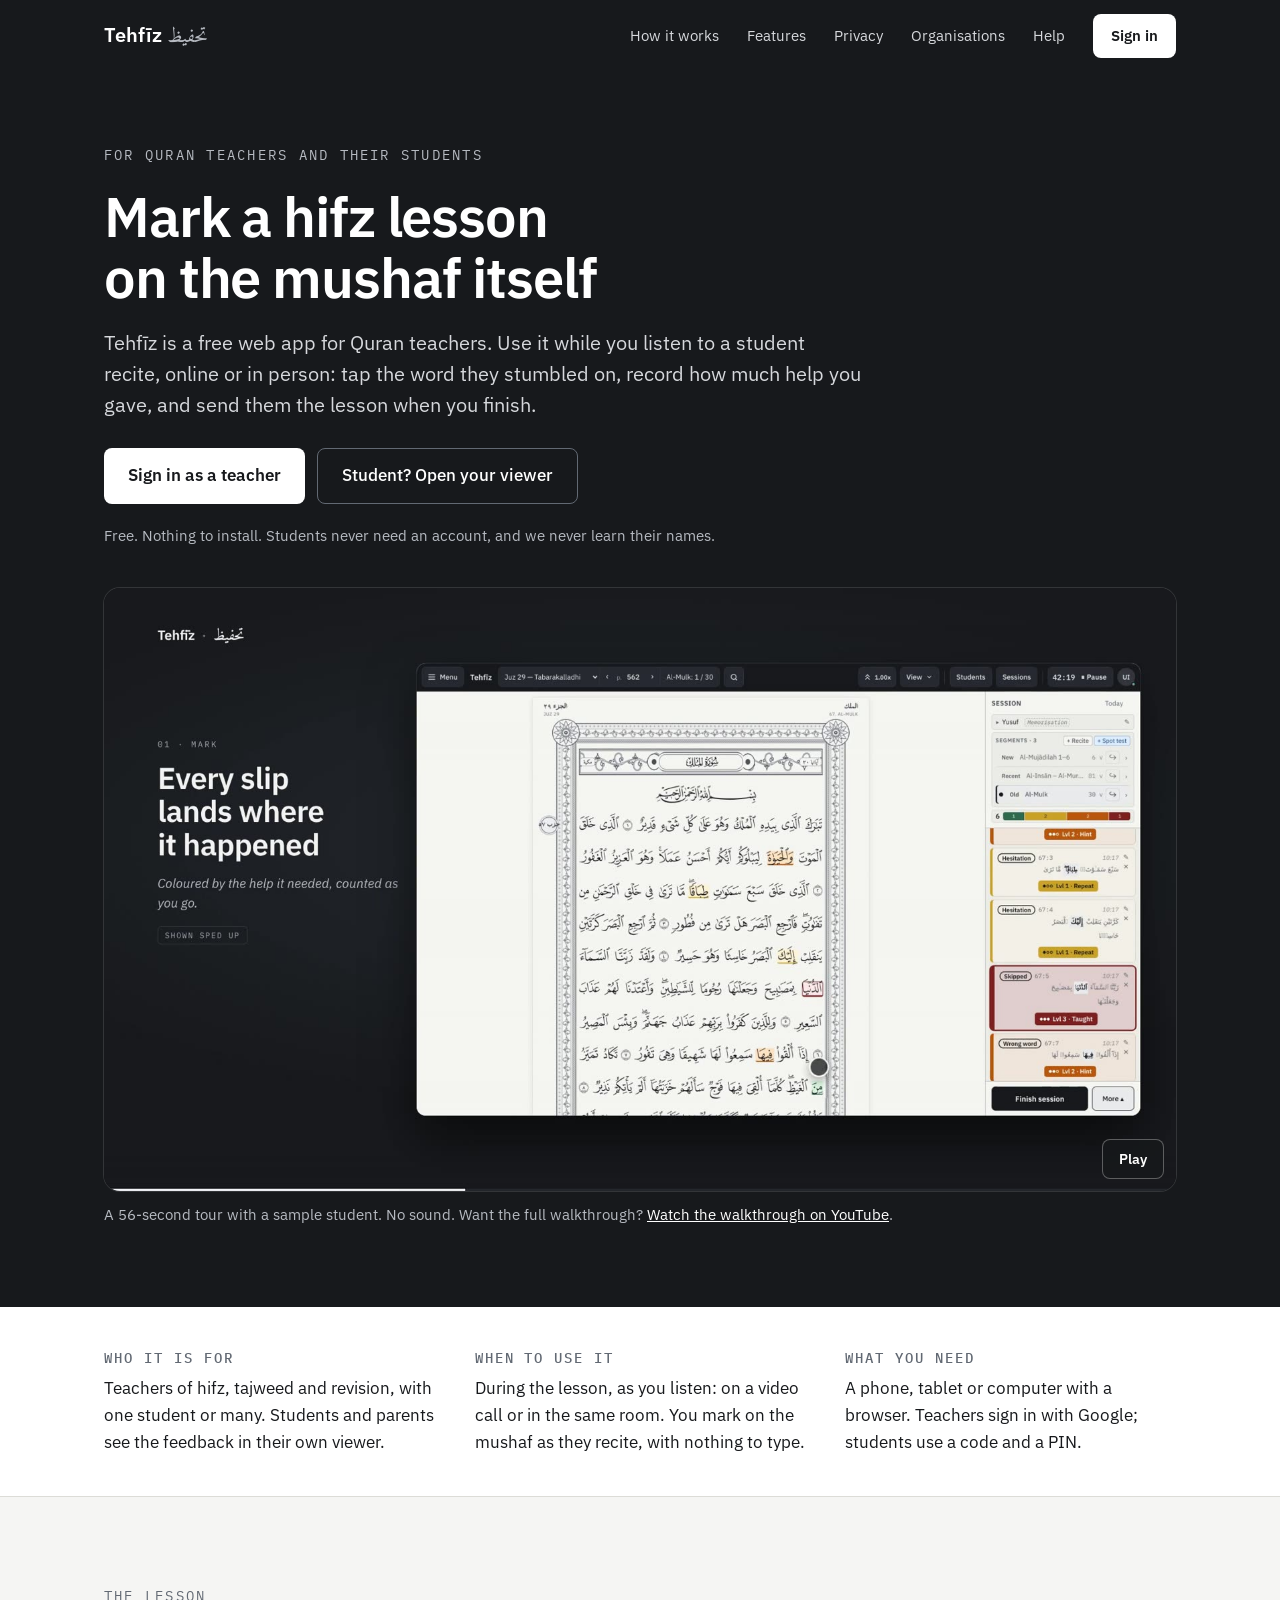
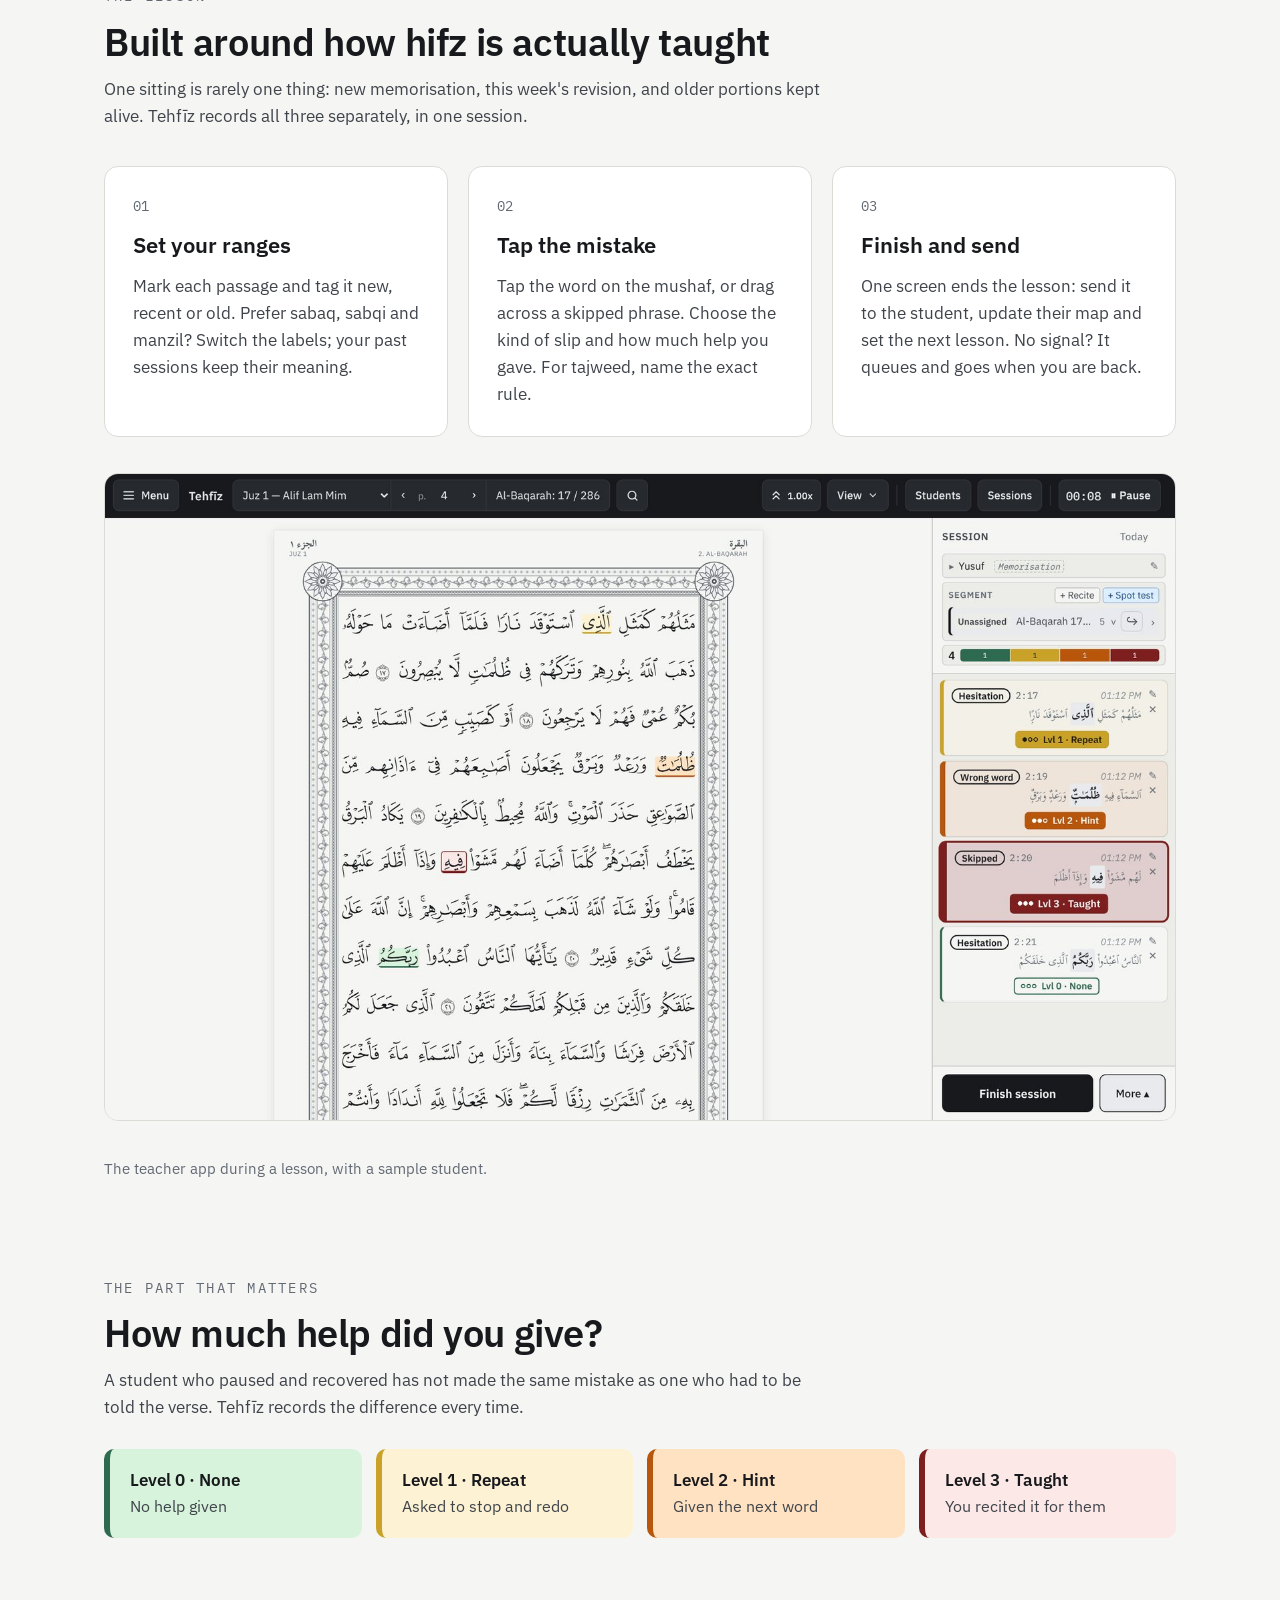
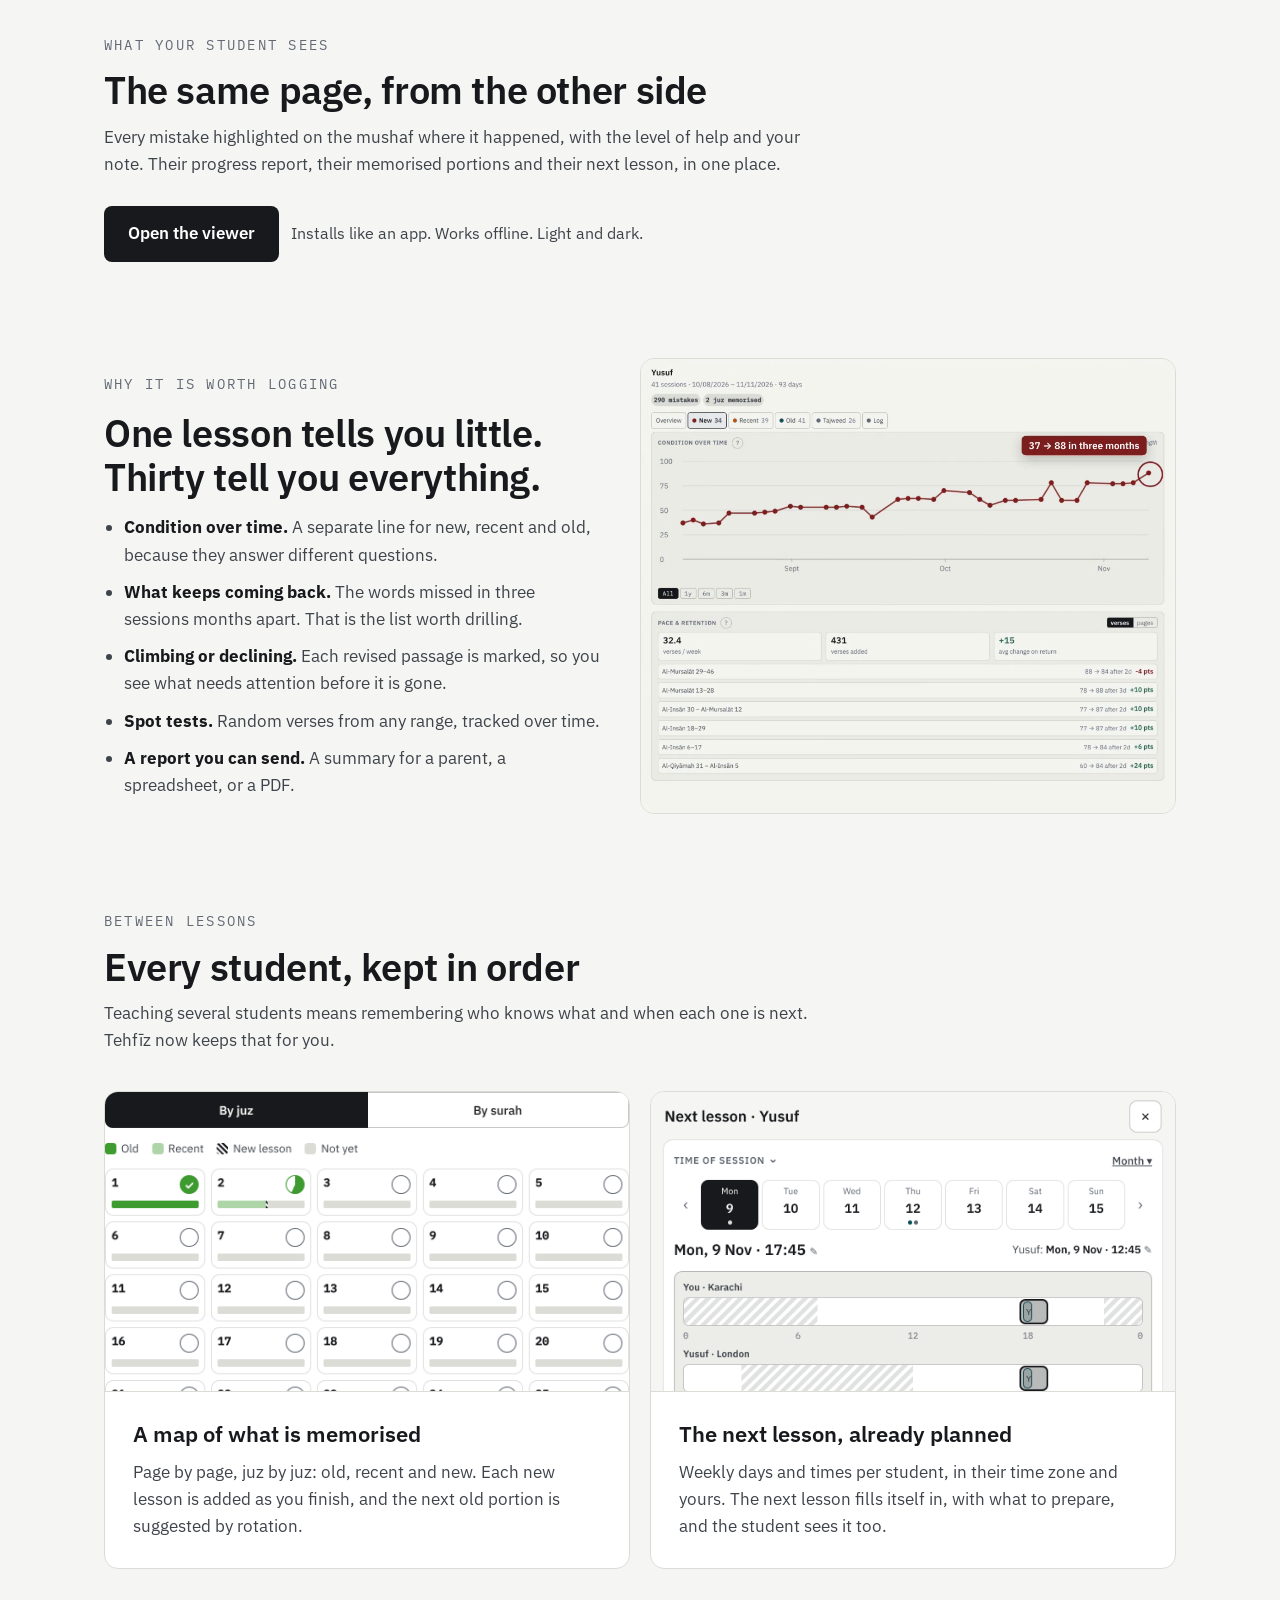
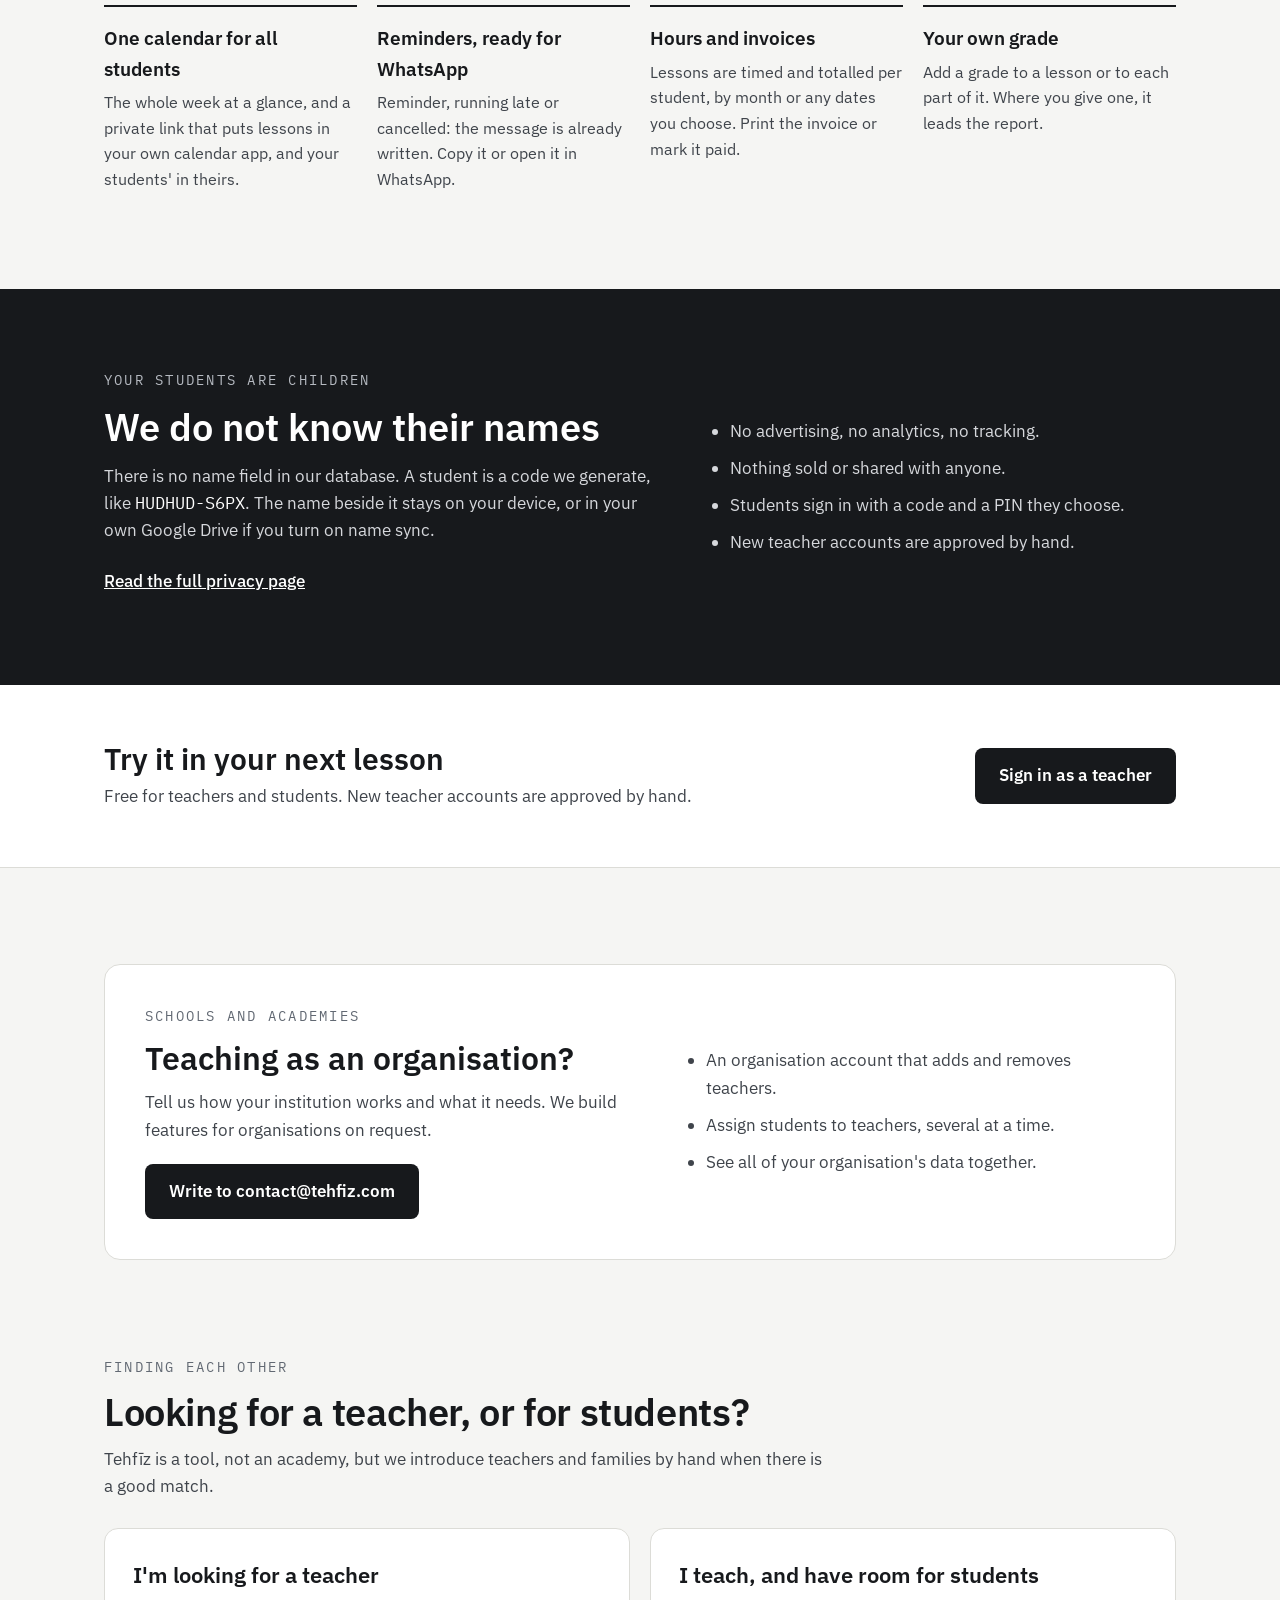
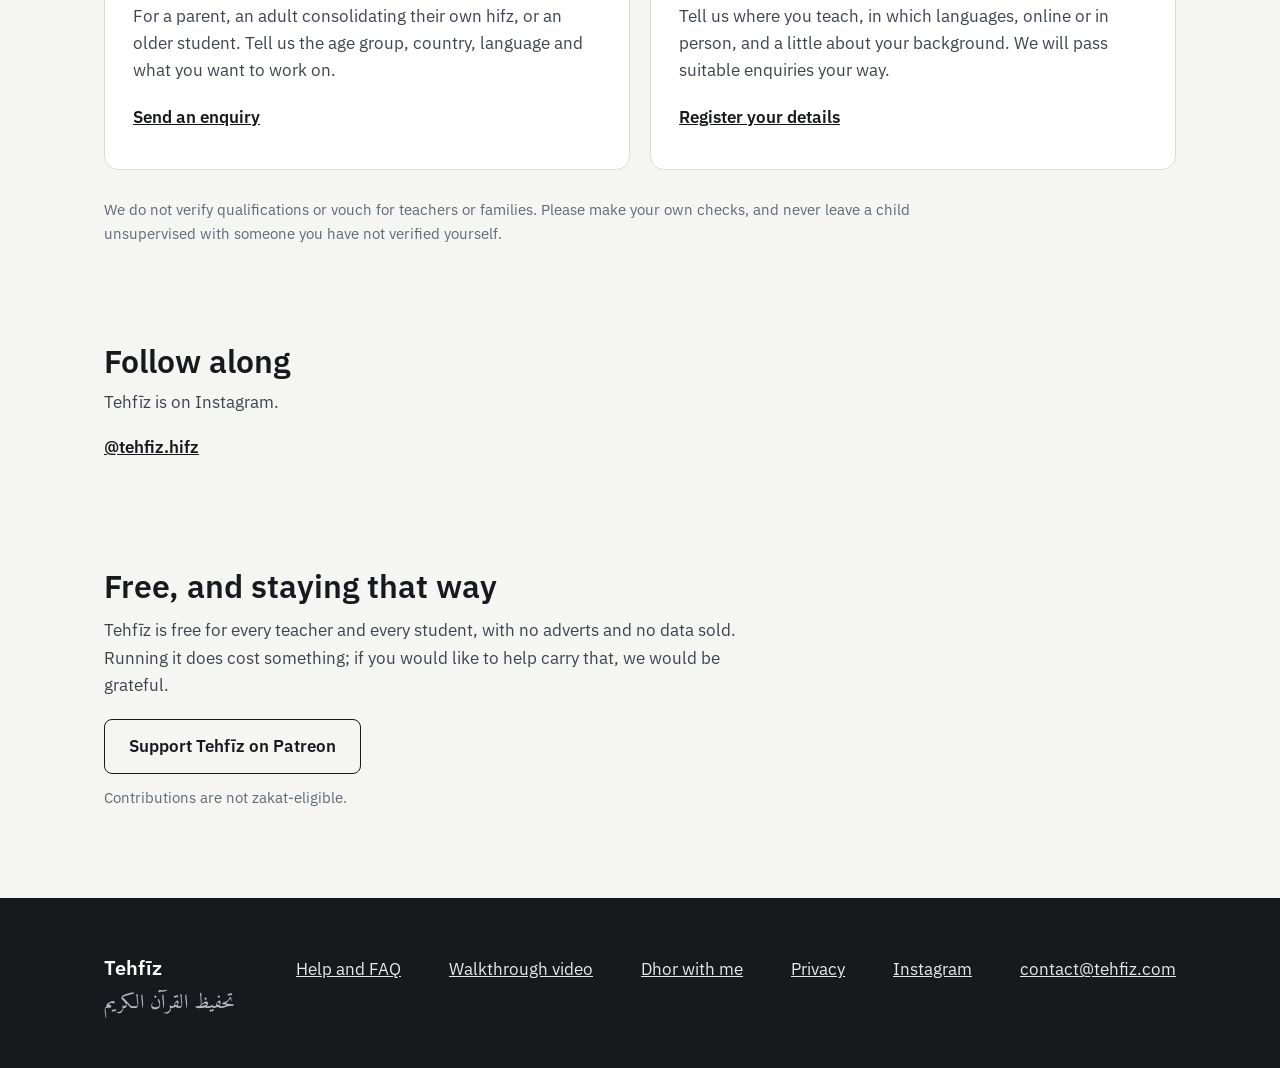
==== commit e399de40: "Homepage v0_61 with tour video, Help page v0_1, Classic theme in IBM Plex (v4_363 / v1_194 / s24)" ====
--- a/index.html
+++ b/index.html
@@ -1,12 +1,14 @@
 <!DOCTYPE html>
-<!-- Tehfīz landing page — v0_56 (Graphite). Deploys to index.html at the root of the `tehfiz` repo. -->
+<!-- Tehfīz landing page — v0_61 (Graphite; redesigned 13 Nov 2026; hero tour video, square cut on phones). Deploys to index.html at the root of the `tehfiz` repo. -->
 <html lang="en">
 <head>
 <meta charset="UTF-8">
 <meta name="viewport" content="width=device-width, initial-scale=1.0">
 <meta name="theme-color" content="#17191c">
 <title>Tehfīz — Hifz Feedback Tools for Quran Teachers</title>
-<meta name="description" content="Free hifz feedback tools for Quran teachers. Mark mistakes on the mushaf, track sabaq, sabqi and manzil, and send the session to your student.">
+<link rel="icon" type="image/png" sizes="32x32" href="/app/shared/icons/teacher-32.png">
+<link rel="apple-touch-icon" href="/app/shared/icons/teacher-180.png">
+<meta name="description" content="A free web app for Quran teachers. Mark mistakes on the mushaf as your student recites, keep a map of what is memorised, plan the next lesson, and send the feedback to your student.">
 <meta name="keywords" content="hifz feedback, quran memorisation app, hifz tracker, quran recitation mistakes, tajweed tracker, hifz teacher tool, quran memorization, hifz review">
 <meta name="author" content="Tehfīz">
 <meta name="robots" content="index, follow">
@@ -14,7 +16,7 @@
 
 <!-- Open Graph -->
 <meta property="og:title" content="Tehfīz — Quran Hifz Feedback Tools">
-<meta property="og:description" content="Mark a hifz lesson on the mushaf itself. Sabaq, sabqi and manzil in one session. Free, and we never receive your students' names.">
+<meta property="og:description" content="Mark a hifz lesson on the mushaf itself. A map of what is memorised, the next lesson planned. Free, and we never receive your students' names.">
 <meta property="og:url" content="https://tehfiz.com/">
 <meta property="og:type" content="website">
 <meta property="og:site_name" content="Tehfīz">
@@ -26,10 +28,10 @@
 <!-- Twitter Card -->
 <meta name="twitter:card" content="summary_large_image">
 <meta name="twitter:title" content="Tehfīz — Quran Hifz Feedback Tools">
-<meta name="twitter:description" content="Free tools for hifz teachers and students. Log mistakes, track intervention levels, review sessions.">
+<meta name="twitter:description" content="A free web app for Quran teachers: mark mistakes on the mushaf, map what is memorised, plan the next lesson.">
 <meta name="twitter:image" content="https://tehfiz.com/og-home.jpg">
 
-<link href="https://fonts.googleapis.com/css2?family=IBM+Plex+Sans:ital,wght@0,400;0,500;0,600;0,700;1,400&family=IBM+Plex+Mono:wght@400;500&family=Amiri&display=swap" rel="stylesheet">
+<link href="https://fonts.googleapis.com/css2?family=IBM+Plex+Sans:wght@400;500;600&family=IBM+Plex+Mono:wght@400;500&family=Amiri&display=swap" rel="stylesheet">
 
 <script type="application/ld+json">
 {
@@ -45,598 +47,300 @@
 </script>
 
 <style>
-*,*::before,*::after{box-sizing:border-box;margin:0;padding:0;}
-:root{
-  /* Graphite — the same palette as the apps (teacher v4_301, viewer v1_152).
-     Names kept from the parchment era so every rule below still resolves:
-       --gold        the accent on LIGHT surfaces (fills, borders, labels)
-       --gold-light  text on DARK surfaces (nav, hero, footer)
-       --gold-pale   a raised light surface (callouts, featured card)
-       --on-dark     the accent on DARK surfaces (hero button, nav button)
-     Mistake-level colours are data and are unchanged. */
-  --ink:#17191c;--ink2:#3f444b;--ink3:#626973;
-  --parchment:#f5f5f3;--parchment2:#ecece8;--parchment3:#dcdcd7;
-  --gold:#17191c;--gold-light:#e8e9ea;--gold-pale:#ffffff;--on-dark:#e8e9ea;
-  --green:#2d6a4f;--green-bg:#d8f3dc;
-  --lvl1-yellow:#c9a227;--lvl1-yellow-bg:#fdf3d4;
-  --lvl2-orange:#b8560c;--lvl2-orange-bg:#ffe2c2;
-  --amber:#7d4e00;--amber-bg:#fff3cd;
-  --red:#7d1f1f;--red-bg:#fde8e8;
-  --border:rgba(23,25,28,0.13);--border2:rgba(23,25,28,0.25);
-  --shadow:0 8px 40px rgba(23,25,28,0.10);
-}
-html{scroll-behavior:smooth;}
-body{font-family:'IBM Plex Sans','Amiri',system-ui,-apple-system,'Segoe UI',sans-serif;background:var(--parchment);color:var(--ink);font-size:16px;line-height:1.7;overflow-x:hidden;}
-
-/* NAV
-   Wide: one row — brand, section links, Sign in.
-   Below 1100px: two rows. Brand and the call to action stay on top; the section
-   links move to a second row that scrolls sideways, with a fade on the right
-   edge to show there is more. The links used to be display:none on phones,
-   which left no way to reach any section, and between ~600px and 1100px they
-   wrapped and ran off the edge, clipping Sign in itself. */
-nav{position:fixed;top:0;left:0;right:0;z-index:100;display:flex;align-items:center;flex-wrap:wrap;gap:6px 24px;padding:14px 40px;background:rgba(23,25,28,0.96);border-bottom:1px solid rgba(255,255,255,0.08);backdrop-filter:blur(8px);-webkit-backdrop-filter:blur(8px);}
-.nav-brand{order:1;}
-.nav-links{order:2;display:flex;align-items:center;gap:24px;margin-left:auto;}
-.nav-cta{order:3;}
-@media(max-width:1100px){
-  nav{padding:10px 16px 0;}
-  .nav-cta{order:2;margin-left:auto;}
-  .nav-links{order:3;flex-basis:100%;margin:0 -16px;padding:0 16px;gap:20px;overflow-x:auto;overscroll-behavior-x:contain;
-    scrollbar-width:none;-webkit-overflow-scrolling:touch;
-    -webkit-mask-image:linear-gradient(90deg,#000 85%,transparent);mask-image:linear-gradient(90deg,#000 85%,transparent);}
-  .nav-links::-webkit-scrollbar{display:none;}
-  .nav-link{white-space:nowrap;font-size:12px;padding:10px 0 11px;}
-}
-/* Anchor jumps land below the fixed nav, not under it. */
-section[id]{scroll-margin-top:72px;}
-@media(max-width:1100px){section[id]{scroll-margin-top:100px;}}
-.nav-brand{font-size:20px;font-weight:700;color:var(--gold-light);letter-spacing:.02em;}
-.nav-ar{font-family:'Amiri',serif;font-weight:400;font-size:1.15em;}
-.nav-brand em{color:rgba(232,233,234,.45);font-style:normal;}
-.nav-link{color:rgba(255,255,255,.6);font-size:13px;text-decoration:none;font-family:'IBM Plex Mono',monospace;letter-spacing:.06em;text-transform:uppercase;transition:color .15s;}
-.nav-link:hover{color:var(--gold-light);}
-.nav-cta{background:var(--on-dark);color:var(--ink);border:none;border-radius:5px;padding:7px 16px;font-size:12px;font-family:inherit;font-weight:600;cursor:pointer;text-decoration:none;letter-spacing:.03em;transition:opacity .15s;}
-.nav-cta:hover{opacity:.88;}
-
-/* HERO */
-.hero{min-height:100vh;display:flex;flex-direction:column;align-items:center;justify-content:center;padding:120px 24px 80px;text-align:center;position:relative;background:var(--ink);overflow:hidden;}
-.hero::after{content:'';position:absolute;width:700px;height:700px;background:radial-gradient(ellipse,rgba(255,255,255,.05) 0%,transparent 70%);top:50%;left:50%;transform:translate(-50%,-50%);pointer-events:none;}
-.hero-ornament{width:280px;height:1px;background:linear-gradient(90deg,transparent,rgba(232,233,234,.5),transparent);margin:0 auto 32px;position:relative;}
-.hero-ornament::before,.hero-ornament::after{content:'';position:absolute;top:50%;width:6px;height:6px;border:1px solid rgba(232,233,234,.6);transform:translateY(-50%) rotate(45deg);background:var(--ink);}
-.hero-ornament::before{left:50%;margin-left:-3px;}
-.hero-ornament::after{right:50%;margin-right:-3px;}
-.hero-arabic{font-family:'Amiri','Scheherazade New',serif;font-size:clamp(32px,6vw,56px);color:var(--gold-light);letter-spacing:.04em;margin-bottom:8px;direction:rtl;animation:fadeUp .9s ease both;}
-.hero-title{font-size:clamp(13px,2vw,16px);font-family:'IBM Plex Mono',monospace;letter-spacing:.22em;text-transform:uppercase;color:rgba(232,233,234,.55);margin-bottom:24px;animation:fadeUp .9s .1s ease both;}
-.hero-tagline{font-size:clamp(20px,3.5vw,34px);font-weight:600;color:var(--gold-light);max-width:640px;line-height:1.35;margin:0 auto 16px;animation:fadeUp .9s .2s ease both;}
-.hero-sub{font-size:clamp(14px,1.8vw,17px);color:rgba(232,233,234,.55);max-width:520px;margin:0 auto 48px;font-style:italic;line-height:1.7;animation:fadeUp .9s .3s ease both;}
-.hero-btns{display:flex;gap:14px;flex-wrap:wrap;justify-content:center;animation:fadeUp .9s .4s ease both;}
-.btn-hero-primary{background:var(--on-dark);color:var(--ink);border:none;border-radius:6px;padding:14px 28px;font-family:inherit;font-size:15px;font-weight:600;cursor:pointer;text-decoration:none;transition:all .15s;letter-spacing:.02em;display:inline-flex;align-items:center;gap:8px;}
-.btn-hero-primary:hover{opacity:.88;transform:translateY(-1px);box-shadow:0 6px 20px rgba(0,0,0,.35);}
-.btn-hero-secondary{background:transparent;border:1px solid rgba(232,233,234,.3);color:var(--gold-light);border-radius:6px;padding:14px 28px;font-family:inherit;font-size:15px;cursor:pointer;text-decoration:none;transition:all .15s;letter-spacing:.02em;display:inline-flex;align-items:center;gap:8px;}
-.btn-hero-secondary:hover{border-color:var(--gold-light);color:#fff;transform:translateY(-1px);}
-
-/* .btn-hero-secondary was written for the DARK hero: a pale cream border at
-   30% opacity and light-gold text. On the parchment sections it is nearly
-   invisible until hovered, which is how a call to action gets missed
-   entirely. This is the same button for light backgrounds — gold on a tinted
-   fill, legible without a mouse anywhere near it.
-
-   Kept as a separate class rather than making the original responsive to its
-   background, because the hero genuinely needs the quiet version: there it
-   sits beside the primary button and must not compete with it. */
-.btn-light{background:var(--gold-pale);border:1px solid var(--gold);color:var(--ink);
-  border-radius:6px;padding:14px 28px;font-family:inherit;font-size:15px;font-weight:600;
-  cursor:pointer;text-decoration:none;transition:all .15s;letter-spacing:.02em;
-  display:inline-flex;align-items:center;gap:8px;}
-.btn-light:hover{background:var(--gold);color:#fff;transform:translateY(-1px);}
-
-/* SECTIONS */
-section{padding:80px 24px;}
-.container{max-width:980px;margin:0 auto;}
-/* Section headers were max-width:680px with no auto margin, so they sat hard
-   against the left edge of a 980px container while the .steps grid beneath
-   them filled the full width — the text and the cards below it did not share
-   an axis. This centres the block and its italic sub-line, which has its own
-   max-width and would otherwise stay left inside a centred parent. */
-.sec-head{max-width:700px;margin:0 auto;text-align:center;}
-.sec-head .section-sub{margin-left:auto;margin-right:auto;}
-.sec-head .levels-grid{text-align:left;}
-.sec-head .section-title,.sec-head .section-label{text-align:center;}
-/* .steps is repeat(3,1fr). With two cards they fill columns one and two and
-   leave the third empty, which reads as a missing card rather than a pair.
-   A two-column variant, narrowed and centred so the pair sits under the
-   heading rather than hugging the left edge. */
-/* Two columns at the FULL container width, not narrowed.
-   
-   Narrowing the pair to 720px centred it, but the callout directly beneath is
-   980px — so the two blocks had different left and right edges and the pair
-   read as floating rather than aligned. Sharing the container's edges is what
-   actually makes a section look composed; centring a narrower block inside a
-   wider one does the opposite. */
-/* .steps.steps-2, not .steps-2 — DOUBLE class on purpose.
-   
-   `.steps` sets repeat(3,1fr) and is declared further down this stylesheet.
-   At equal specificity the later rule wins, so a single-class .steps-2 up here
-   was silently ignored and the pair kept rendering as three columns with an
-   empty third. Two classes raise specificity to (0,2,0) and the rule holds
-   wherever either one sits in the file. */
-.steps.steps-2{grid-template-columns:repeat(2,1fr);}
-/* CTAs that follow a centred section have to be centred too — left-aligned in
-   a 980px container they end up nowhere near the text that motivated them. */
-.cta-row{text-align:center;margin-top:28px;}
-@media(max-width:760px){.steps.steps-2{grid-template-columns:1fr;}}
-.section-label{font-family:'IBM Plex Mono',monospace;font-size:10px;letter-spacing:.22em;text-transform:uppercase;color:var(--ink3);margin-bottom:12px;display:block;}
-.section-title{font-size:clamp(22px,3vw,32px);font-weight:700;color:var(--ink);margin-bottom:14px;line-height:1.3;}
-.section-sub{font-size:15px;color:var(--ink2);max-width:560px;line-height:1.8;font-style:italic;}
-.ornament-divider{display:flex;align-items:center;gap:16px;margin:0 auto 56px;max-width:400px;}
-.ornament-divider::before,.ornament-divider::after{content:'';flex:1;height:1px;background:linear-gradient(90deg,transparent,var(--border2));}
-.ornament-divider::after{background:linear-gradient(90deg,var(--border2),transparent);}
-.ornament-divider span{font-size:18px;color:var(--ink3);opacity:.6;}
-.callout{background:var(--gold-pale);border:1px solid var(--border);border-left:3px solid var(--gold);border-radius:0 8px 8px 0;padding:20px 24px;margin:40px 0;font-style:italic;color:var(--ink2);font-size:15px;line-height:1.8;}
-
-/* APPS GRID */
-.apps-grid{display:grid;grid-template-columns:1fr 1fr;gap:24px;margin-top:48px;}
-@media(max-width:640px){.apps-grid{grid-template-columns:1fr;}}
-.app-card{border:1px solid var(--border2);border-radius:12px;padding:32px;background:var(--parchment2);position:relative;overflow:hidden;transition:box-shadow .2s,transform .2s;}
-.app-card:hover{box-shadow:var(--shadow);transform:translateY(-2px);}
-.app-card::before{content:'';position:absolute;top:0;left:0;right:0;height:3px;background:linear-gradient(90deg,var(--gold),rgba(23,25,28,.15));}
-.app-card-icon{font-size:28px;margin-bottom:16px;display:block;}
-.app-card-name{font-size:11px;font-family:'IBM Plex Mono',monospace;letter-spacing:.18em;text-transform:uppercase;color:var(--ink3);margin-bottom:8px;}
-.app-card-title{font-size:20px;font-weight:700;color:var(--ink);margin-bottom:12px;line-height:1.3;}
-.app-card-desc{font-size:14px;color:var(--ink2);line-height:1.8;margin-bottom:24px;}
-.app-card-features{list-style:none;margin-bottom:24px;display:flex;flex-direction:column;gap:7px;}
-.app-card-features li{font-size:13px;color:var(--ink2);display:flex;align-items:flex-start;gap:8px;line-height:1.5;}
-.app-card-features li::before{content:'›';color:var(--gold);font-size:16px;flex-shrink:0;margin-top:-1px;font-weight:700;}
-.btn-card{display:inline-flex;align-items:center;gap:7px;border-radius:6px;padding:10px 20px;font-family:inherit;font-size:13px;font-weight:600;cursor:pointer;text-decoration:none;transition:all .15s;letter-spacing:.02em;width:100%;justify-content:center;text-align:center;}
-.btn-card-primary{background:var(--gold);color:#fff;border:none;}
-.btn-card-primary:hover{opacity:.88;box-shadow:0 4px 14px rgba(23,25,28,.25);}
-.app-card-teacher{background:linear-gradient(135deg,var(--parchment2),var(--gold-pale));}
-
-/* INTERVENTION LEVELS MINI GRID */
-.levels-grid{display:grid;grid-template-columns:1fr 1fr;gap:8px;margin:0 0 24px;}
-@media(max-width:480px){.levels-grid{grid-template-columns:1fr;}}
-.level-pill{border-radius:6px;padding:9px 12px;font-size:11px;line-height:1.5;}
-.level-pill strong{display:block;font-size:10px;font-family:'IBM Plex Mono',monospace;letter-spacing:.06em;margin-bottom:2px;}
-
-/* VIDEO */
-.video-section{background:var(--ink);padding:80px 24px;}
-.video-section .section-title{color:var(--gold-light);}
-.video-section .section-label{color:rgba(232,233,234,.62);}
-.video-section .section-sub{color:rgba(232,233,234,.55);}
-.video-wrap{margin-top:44px;border-radius:12px;overflow:hidden;border:1px solid rgba(255,255,255,.1);box-shadow:0 24px 64px rgba(0,0,0,.5);position:relative;aspect-ratio:16/9;max-width:820px;}
-.video-wrap iframe{width:100%;height:100%;position:absolute;top:0;left:0;border:none;}
-
-/* HOW IT WORKS */
-.how-section{background:var(--parchment2);}
-.steps{display:grid;grid-template-columns:repeat(3,1fr);gap:32px;margin-top:48px;}
-@media(max-width:640px){.steps{grid-template-columns:1fr;}}
-.step{text-align:center;padding:28px 20px;border-radius:10px;background:var(--parchment);border:1px solid var(--border);}
-.step-num{width:40px;height:40px;border-radius:50%;background:var(--gold);color:#fff;font-family:'IBM Plex Mono',monospace;font-size:14px;font-weight:600;display:flex;align-items:center;justify-content:center;margin:0 auto 16px;}
-.step-icon{font-size:24px;margin-bottom:12px;display:block;}
-.step-title{font-size:15px;font-weight:600;color:var(--ink);margin-bottom:8px;}
-.step-desc{font-size:13px;color:var(--ink2);line-height:1.7;}
-
-/* FOOTER */
-footer{background:var(--ink);border-top:1px solid rgba(255,255,255,.08);padding:48px 24px 32px;text-align:center;}
-.footer-arabic{font-family:'Amiri','Scheherazade New',serif;font-size:22px;color:rgba(232,233,234,.4);margin-bottom:24px;direction:rtl;}
-.footer-brand{font-size:22px;font-weight:700;color:var(--gold-light);margin-bottom:6px;}
-.footer-tagline{font-size:13px;color:rgba(232,233,234,.62);font-style:italic;margin-bottom:28px;}
-.footer-contact{font-size:13px;color:rgba(232,233,234,.55);margin-bottom:28px;line-height:1.8;}
-.footer-contact a{color:var(--gold-light);text-decoration:none;border-bottom:1px solid rgba(232,233,234,.4);padding-bottom:1px;transition:border-color .15s;}
-.footer-contact a:hover{border-color:var(--gold-light);}
-.footer-links{display:flex;align-items:center;justify-content:center;gap:20px;margin-bottom:28px;flex-wrap:wrap;}
-.footer-link{font-size:12px;font-family:'IBM Plex Mono',monospace;letter-spacing:.1em;text-transform:uppercase;color:rgba(232,233,234,.62);text-decoration:none;transition:color .15s;}
-.footer-link:hover{color:var(--gold-light);}
-.footer-copy{font-size:11px;color:rgba(232,233,234,.5);font-family:'IBM Plex Mono',monospace;letter-spacing:.05em;}
-
-/* ANIMATIONS */
-@keyframes fadeUp{from{opacity:0;transform:translateY(18px);}to{opacity:1;transform:translateY(0);}}
-.fade-in{opacity:0;transform:translateY(20px);transition:opacity .6s ease,transform .6s ease;}
-.fade-in.visible{opacity:1;transform:translateY(0);}
+*,*::before,*::after{box-sizing:border-box}
+html{scroll-behavior:smooth;-webkit-text-size-adjust:100%}
+body{margin:0;background:#f5f5f3}
+a{color:#17191c}a:hover{color:#3f444b}
+header a:hover,footer a:hover{color:#ffffff}
+section[id]{scroll-margin-top:12px}
+img{max-width:100%;height:auto}
+#tour{aspect-ratio:16/9}
+@media (max-width:640px){.nv{display:none}#tour{aspect-ratio:1/1}}
+:focus-visible{outline:2px solid #6ea8fe;outline-offset:2px}
+@media (prefers-reduced-motion:reduce){html{scroll-behavior:auto}}
 </style>
 </head>
 <body>
-
-<!-- NAV -->
-<nav aria-label="Main navigation">
-  <div class="nav-brand">Tehfīz <em>·</em> <span class="nav-ar" lang="ar">تحفيظ</span></div>
-  <div class="nav-links">
-    <a href="#how" class="nav-link">How it works</a>
-    <a href="#progress" class="nav-link">Progress</a>
-    <a href="#detail" class="nav-link">Features</a>
-    <a href="#privacy" class="nav-link">Privacy</a>
-    <a href="#connect" class="nav-link">Find a teacher</a>
-    <a href="#support" class="nav-link">Support</a>
-    <a href="/dhor/" class="nav-link">Dhor with me</a>
-  </div>
-  <a href="/app/teacher" class="nav-cta">Sign in →</a>
+<div style="font-family: 'IBM Plex Sans', system-ui, sans-serif; color: #17191c; background: #f5f5f3; font-size: 17px; line-height: 1.6">
+
+<header style="background: #17191c; color: #e8e9ea">
+<nav aria-label="Main" style="max-width: 1120px; margin: 0 auto; padding: 14px 24px; display: flex; flex-wrap: wrap; align-items: center; gap: 12px 28px">
+<a href="/" style="color: #ffffff; text-decoration: none; font-size: 20px; font-weight: 600; margin-right: auto">Tehfīz <span lang="ar" style="font-family: 'Amiri', serif; font-weight: 400; color: #b6bac1">تحفيظ</span></a>
+<a class="nv" href="#lesson" style="color: #d6d8dc; text-decoration: none; font-size: 15px; padding: 10px 0">How it works</a>
+<a class="nv" href="#between" style="color: #d6d8dc; text-decoration: none; font-size: 15px; padding: 10px 0">Features</a>
+<a class="nv" href="#privacy" style="color: #d6d8dc; text-decoration: none; font-size: 15px; padding: 10px 0">Privacy</a>
+<a class="nv" href="#organisations" style="color: #d6d8dc; text-decoration: none; font-size: 15px; padding: 10px 0">Organisations</a>
+<a href="/help/" style="color: #d6d8dc; text-decoration: none; font-size: 15px; padding: 10px 0">Help</a>
+<a href="/app/teacher/" style="background: #ffffff; color: #17191c; text-decoration: none; font-size: 15px; font-weight: 600; padding: 10px 18px; border-radius: 8px">Sign in</a>
 </nav>
-
-<!-- HERO -->
-<section class="hero" aria-label="Introduction">
-  <div class="hero-ornament"></div>
-  <div class="hero-arabic" aria-hidden="true">تحفيظ</div>
-  <div class="hero-title">Hifz Feedback Tools</div>
-  <h1 class="hero-tagline">Mark a hifz lesson on the mushaf itself</h1>
-  <p class="hero-sub">Tap the word your student stumbled on. Record how much help you gave.
-  Separate sabaq from sabqi from manzil in the same sitting — then watch, over a term,
-  which passages are holding and which are quietly slipping.</p>
-  <div class="hero-btns">
-    <a href="/app/teacher" class="btn-hero-primary">Sign in as a teacher</a>
-    <a href="/app/student" class="btn-hero-secondary">📖 Student? Open your viewer</a>
-  </div>
-  <p style="font-size:13px;color:rgba(232,233,234,.62);margin-top:16px;">Free. Nothing to install.
-  Your students never need an account — and we never learn their names.<br>
-  New teacher accounts are approved by hand before they can send sessions.</p>
-</section>
-
-<!-- THE LESSON -->
-<section id="how">
-  <div class="container">
-    <div class="ornament-divider"><span>✦</span></div>
-    <div class="sec-head fade-in">
-      <span class="section-label">The lesson</span>
-      <h2 class="section-title">Built around how hifz is actually taught</h2>
-      <p class="section-sub" style="margin:0 auto;">One sitting is rarely one thing. A student
-      brings new memorisation, revises what they learned this week, and recites older portions to
-      keep them alive. Tehfīz records all three separately, in one session.</p>
-    </div>
-
-    <div class="steps" style="margin-top:40px;">
-      <div class="step fade-in">
-        <span class="step-icon" aria-hidden="true">١</span>
-        <div class="step-title">Set your ranges</div>
-        <p class="step-desc">Mark each passage the student recites and tag what kind of revision it
-        was — <strong>new</strong>, <strong>recent</strong> or <strong>old</strong>. Taught with
-        the traditional names? Switch the preset to sabaq, sabqi and manzil. The labels change; what
-        your past sessions meant does not.</p>
-      </div>
-      <div class="step fade-in">
-        <span class="step-icon" aria-hidden="true">٢</span>
-        <div class="step-title">Tap the mistake</div>
-        <p class="step-desc">Tap the word itself on the mushaf, or drag across a skipped phrase.
-        Choose what kind of slip it was and how much help you ended up giving. Nothing to type
-        while a child is waiting.</p>
-      </div>
-      <div class="step fade-in">
-        <span class="step-icon" aria-hidden="true">٣</span>
-        <div class="step-title">Send it</div>
-        <p class="step-desc">One tap. The session appears in your student's viewer with every
-        mistake highlighted where it happened. No signal? It queues and goes when you are back.</p>
-      </div>
-    </div>
-  </div>
-</section>
-
-<!-- PROGRESS -->
-<section class="how-section" id="progress">
-  <div class="container">
-    <div class="sec-head fade-in">
-      <span class="section-label">Why it is worth logging</span>
-      <h2 class="section-title">One lesson tells you little. Thirty tell you everything.</h2>
-      <p class="section-sub">A written note says what happened on Tuesday. A term of
-      sessions says whether the sabaq is being retained, which passages are quietly
-      slipping, and which words a student has been missing since March.</p>
-    </div>
-
-    <div class="steps" style="margin-top:44px;">
-      <div class="step fade-in">
-        <span class="step-icon" aria-hidden="true">📈</span>
-        <div class="step-title">Condition over time</div>
-        <p class="step-desc">A separate line for sabaq, sabqi and manzil — because they
-        answer different questions. New memorisation improving while manzil declines is
-        the single most useful thing a hifz teacher can see, and it is invisible in any
-        notebook.</p>
-      </div>
-      <div class="step fade-in">
-        <span class="step-icon" aria-hidden="true">🔁</span>
-        <div class="step-title">What keeps coming back</div>
-        <p class="step-desc">The words missed in three separate sessions, months apart —
-        not three in a row. That is the list actually worth drilling. Alongside it: what
-        used to recur and has now stopped, so effort that worked is visible as
-        <em>resolved</em> rather than just absent.</p>
-      </div>
-      <div class="step fade-in">
-        <span class="step-icon" aria-hidden="true">⏳</span>
-        <div class="step-title">Pace and retention</div>
-        <p class="step-desc">Verses or pages added per week, and what happens when a
-        passage comes back weeks later — learned at one score, returned at another. The
-        gap between those two numbers is retention, measured rather than guessed.</p>
-      </div>
-      <div class="step fade-in">
-        <span class="step-icon" aria-hidden="true">🎯</span>
-        <div class="step-title">Spot-test pass rate</div>
-        <p class="step-desc">Tracked over time, so a run of confident lessons that does
-        not survive random testing shows up as a diverging line rather than a surprise
-        at the next exam.</p>
-      </div>
-      <div class="step fade-in">
-        <span class="step-icon" aria-hidden="true">📉</span>
-        <div class="step-title">Climbing or declining</div>
-        <p class="step-desc">Each revised passage carries its own recent sequence of
-        scores, marked as climbing, steady or declining — so you can see which portions
-        need attention before the student notices they are gone.</p>
-      </div>
-      <div class="step fade-in">
-        <span class="step-icon" aria-hidden="true">📄</span>
-        <div class="step-title">A report you can send</div>
-        <p class="step-desc">Any session becomes a shareable summary for a parent, and the
-        full session log exports as a spreadsheet or prints to PDF. Everything exports as a
-        file you keep.</p>
-      </div>
-    </div>
-
-    <div class="callout" style="max-width:700px;margin:36px auto 0;text-align:left;">
-      This is the reason to log a lesson properly rather than remember it. Tag the
-      segments and mark the intervention level, and the picture builds itself — and your
-      student sees the same picture from their own side.
-    </div>
-  </div>
-</section>
-
-<!-- INTERVENTION -->
-<section style="background:var(--parchment);padding:0 24px 80px;" id="levels">
-  <div class="container">
-    <div class="sec-head fade-in">
-      <span class="section-label">The part that matters</span>
-      <h2 class="section-title">How much help did you give?</h2>
-      <p style="color:var(--ink2);margin-top:14px;">A mistake on its own says little. A student
-      who paused and recovered has not made the same mistake as one who had to be told the verse.
-      Tehfīz records the difference every time, because that difference is what tells you whether
-      a passage is actually secure.</p>
-      <div class="levels-grid" style="margin-top:26px;">
-        <div class="level-pill" style="background:var(--green-bg);border:1px solid var(--green);">
-          <strong style="color:var(--green);">Level 0 · None</strong>No help given
-        </div>
-        <div class="level-pill" style="background:var(--lvl1-yellow-bg);border:1px solid var(--lvl1-yellow);">
-          <strong style="color:var(--lvl1-yellow);">Level 1 · Repeat</strong>Asked to stop and redo
-        </div>
-        <div class="level-pill" style="background:var(--lvl2-orange-bg);border:1px solid var(--lvl2-orange);">
-          <strong style="color:var(--lvl2-orange);">Level 2 · Hint</strong>Given the next word
-        </div>
-        <div class="level-pill" style="background:var(--red-bg);border:1px solid var(--red);">
-          <strong style="color:var(--red);">Level 3 · Taught</strong>You recited it for them
-        </div>
-      </div>
-      <p style="color:var(--ink3);font-size:14px;margin-top:18px;font-style:italic;">
-        Eleven mistake types across two families — hesitation, wrong word, skipped, added word, word
-        order, wrong harakah; makhraj, tajweed, madd, ghunnah, qalqalah — plus your own, if you name
-        things differently. For tajweed you can name the exact rule and whether it was missed or
-        applied where it does not belong, and for makhraj, the letter.</p>
-    </div>
-  </div>
-</section>
-
-<!-- PRIVACY -->
-<section class="how-section" id="privacy" style="background:var(--parchment2);">
-  <div class="container">
-    <div class="sec-head fade-in">
-      <span class="section-label">Your students are children</span>
-      <h2 class="section-title">We do not know their names</h2>
-      <p style="color:var(--ink2);margin-top:14px;">There is no name field in our database. Not
-      hidden, not encrypted — <strong>absent</strong>. A student is a code we generate, like
-      <code style="font-family:'IBM Plex Mono',monospace;font-size:13px;background:var(--gold-pale);
-      padding:2px 6px;border-radius:4px;border:1px solid var(--border);color:var(--ink);">HUDHUD-S6PX</code>. The name beside
-      that code lives in your browser and is never sent to us.</p>
-      <p style="color:var(--ink2);margin-top:14px;">This is a decision, not an oversight, and it
-      cost us something real: clear your browser data and you lose your name list. We accepted that
-      trade, because a record we never receive is one we cannot lose in a breach, disclose, or be
-      compelled to hand over.</p>
-      <div class="callout" style="text-align:left;margin-top:26px;">
-        No advertising. No analytics. No tracking of any kind. Nothing sold or shared with anyone.
-        Your students sign in with a code and a PIN they choose themselves.
-      </div>
-      <div class="cta-row">
-        <a href="/privacy" class="btn-light">Read the full privacy page →</a>
-      </div>
-    </div>
-  </div>
-</section>
-
-<!-- DETAIL -->
-<section class="how-section" id="detail">
-  <div class="container">
-    <div class="sec-head fade-in">
-      <span class="section-label">In the app</span>
-      <h2 class="section-title">Everything else it does</h2>
-    </div>
-    <div class="steps" style="margin-top:30px;">
-      <div class="step fade-in">
-        <span class="step-icon" aria-hidden="true">📖</span>
-        <div class="step-title">The real mushaf</div>
-        <p class="step-desc">Authentic Madinah page layout in QCF v2, with adjustable zoom.
-        Juz, surah and page navigation, and live verse tracking as you go.</p>
-      </div>
-      <div class="step fade-in">
-        <span class="step-icon" aria-hidden="true">🎲</span>
-        <div class="step-title">Spot testing</div>
-        <p class="step-desc">Pull random verses from any juz, surah or page range to check
-        retention — and record how each one went, the same way as the rest of the lesson.</p>
-      </div>
-      <div class="step fade-in">
-        <span class="step-icon" aria-hidden="true">📊</span>
-        <div class="step-title">Strength over time</div>
-        <p class="step-desc">Each passage scores from how much help it needed and how much ground
-        it covered, so you can see what is holding and what is slipping.</p>
-      </div>
-      <div class="step fade-in">
-        <span class="step-icon" aria-hidden="true">⏱</span>
-        <div class="step-title">Teaching hours</div>
-        <p class="step-desc">Sessions are timed and totalled by month, per student, and any month
-        prints as an invoice with the sessions, times and amount due.</p>
-      </div>
-      <div class="step fade-in">
-        <span class="step-icon" aria-hidden="true">👥</span>
-        <div class="step-title">More than one teacher</div>
-        <p class="step-desc">A student can be taught by several teachers, each seeing the full
-        history. Useful when a madrasah shares students, or a hifz teacher works alongside a
-        tajweed one.</p>
-      </div>
-      <div class="step fade-in">
-        <span class="step-icon" aria-hidden="true">💾</span>
-        <div class="step-title">Your data, portable</div>
-        <p class="step-desc">Export any session as a <strong>.qrs</strong> file to keep or send by
-        WhatsApp, and export your roster so a new device is a two-minute job.</p>
-      </div>
-    </div>
-  </div>
-</section>
-
-<!-- STUDENT SIDE -->
-<section style="background:var(--parchment);padding:0 24px 80px;" id="apps">
-  <div class="container">
-    <div class="sec-head fade-in">
-      <span class="section-label">What your student sees</span>
-      <h2 class="section-title">The same page, from the other side</h2>
-      <p style="color:var(--ink2);margin-top:14px;">Your student opens the viewer with the code you
-      gave them and a PIN they choose. Every mistake is highlighted on the mushaf exactly where it
-      happened, with the level of help and your note attached.</p>
-    </div>
-    <div class="steps" style="margin-top:30px;">
-      <div class="step fade-in">
-        <div class="step-title">Grouped how they need it</div>
-        <p class="step-desc">By juz or surah, filtered by mistake type, or narrowed to the words they keep
-        getting wrong across sessions — which is usually the list worth practising from.</p>
-      </div>
-      <div class="step fade-in">
-        <div class="step-title">Their own history</div>
-        <p class="step-desc">Sessions build up over time, with charts, spot-test results and
-        trends. They can also see which teachers have taught them.</p>
-      </div>
-      <div class="step fade-in">
-        <div class="step-title">No account, ever</div>
-        <p class="step-desc">No email address, no sign-up form, nothing for a parent to consent to
-        on a child's behalf. A code and a PIN.</p>
-      </div>
-    </div>
-    <div class="cta-row">
-      <a href="/app/student" class="btn-light">Open the Viewer →</a>
-    </div>
-  </div>
-</section>
-
-<!-- VIDEO -->
-<section class="video-section" id="video">
-  <div class="container">
-    <span class="section-label">See it in action</span>
-    <h2 class="section-title">A quick walkthrough of both apps</h2>
-    <p class="section-sub">Watch how a teacher logs a session and how a student reviews their mistakes in the Viewer.</p>
-    <div style="max-width:820px;margin:44px auto 0;">
-      <div class="video-wrap fade-in">
-        <iframe
-          src="https://www.youtube-nocookie.com/embed/3KipPz4yiUc"
-          title="Tehfīz — Hifz Feedback Logger and Viewer walkthrough"
-          allow="accelerometer; autoplay; clipboard-write; encrypted-media; gyroscope; picture-in-picture"
-          allowfullscreen
-          loading="lazy">
-        </iframe>
-      </div>
-    </div>
-  </div>
-</section>
-
-<!-- CONNECT -->
-<section class="how-section" id="connect" style="background:var(--parchment2);">
-  <div class="container">
-    <div class="sec-head fade-in">
-      <span class="section-label">Finding each other</span>
-      <h2 class="section-title">Looking for a teacher, or for students?</h2>
-      <p style="color:var(--ink2);margin-top:14px;">Tehfīz is a tool, not an academy — but teachers
-      and families keep asking us to put them in touch. So we do it by hand. Tell us what you are
-      looking for and we will introduce you when there is a good match.</p>
-    </div>
-
-    <div class="steps steps-2" style="margin-top:30px;">
-      <div class="step fade-in">
-        <span class="step-icon" aria-hidden="true">🔎</span>
-        <div class="step-title">I'm looking for a teacher</div>
-        <p class="step-desc">For a parent seeking a tutor for their child, an adult consolidating
-        their own hifz, or a student old enough to arrange it themselves. Tell us the age group,
-        city, language and what you want to work on.</p>
-        <p style="margin-top:14px;">
-          <a href="https://docs.google.com/forms/d/e/1FAIpQLSfNCLnyFK47HuW7mGVdMQuWMt1RU0sj_Lm8Xgqvk6sg5eYl5w/viewform" target="_blank" rel="noopener" class="btn-light">Send an enquiry →</a>
-        </p>
-      </div>
-
-      <div class="step fade-in">
-        <span class="step-icon" aria-hidden="true">🧑‍🏫</span>
-        <div class="step-title">I teach, and have room for students</div>
-        <p class="step-desc">Tell us where you teach, in which languages, online or in person, and
-        a little about your background. We will pass suitable enquiries your way.</p>
-        <p style="margin-top:14px;">
-          <a href="https://docs.google.com/forms/d/e/1FAIpQLScftHflWSx1kK4n_juVqKwCDWtwFx_eb88XVO9tsdNsJxZ96Q/viewform" target="_blank" rel="noopener" class="btn-light">Register your details →</a>
-        </p>
-      </div>
-    </div>
-
-    <div class="fade-in" style="margin-top:32px;padding:14px 18px;
-         background:var(--lvl1-yellow-bg);border-left:3px solid var(--amber);border-radius:0 8px 8px 0;">
-      <p style="color:var(--amber);font-size:14px;margin:0 0 12px;line-height:1.65;">
-        <strong>Who runs this.</strong> Tehfīz is run by Qazi Emaduddin, who also listens to
-        dhor himself — for adult men, in English or Urdu. If you enquire here you may be
-        introduced to him, and he will say so. If you would rather go direct, that is
-        <a href="/dhor/" style="color:var(--amber);font-weight:600;text-decoration:underline;">Dhor with me</a>.
-      </p>
-      <p style="color:var(--amber);font-size:14px;margin:0;line-height:1.65;">
-        <strong>Please read.</strong> Nothing you send is published anywhere — these go to us
-        privately by email. We ask enquiries about a child to come from a parent or guardian, and
-        we never ask for a child's own contact details. <strong>We do not verify anyone's
-        qualifications and we do not vouch for teachers or families</strong> — please make your own
-        checks before arranging lessons, and never leave a child unsupervised with someone you have
-        not verified yourself.
-      </p>
-    </div>
-  </div>
-</section>
-
-<!-- SUPPORT -->
-<section class="how-section" id="support">
-  <div class="container">
-    <div class="sec-head fade-in">
-      <span class="section-label">Support Tehfīz</span>
-      <h2 class="section-title">Free, and staying that way</h2>
-      <p style="color:var(--ink2);margin-top:14px;">Tehfīz is free for every teacher and every
-      student, with no adverts and no data sold to anyone. Running and improving it does cost
-      something — if you would like to help carry that, we would be grateful.</p>
-      <div class="cta-row" style="margin-top:18px;">
-        <a href="https://patreon.com/tehfiz" target="_blank" rel="noopener" class="btn-light">♥ Support Tehfīz on Patreon</a>
-      </div>
-      <p style="color:var(--ink3);font-size:13px;margin-top:14px;">
-        Contributions are not zakat-eligible.
-      </p>
-    </div>
-  </div>
-</section>
-
-<!-- FOOTER -->
-<footer>
-  <div class="footer-arabic" aria-hidden="true">تحفيظ القرآن الكريم</div>
-  <div class="footer-brand">Tehfīz</div>
-  <div class="footer-tagline">Hifz Feedback Tools for Teachers &amp; Students</div>
-  <div class="footer-contact">
-    Questions, feedback, or a request to remove a student's records?<br>
-    Write to us at <a href="mailto:contact@tehfiz.com">contact@tehfiz.com</a>
-  </div>
-  <div class="footer-links">
-    <a href="/app/student" class="footer-link">Feedback Viewer</a>
-    <a href="/app/teacher" class="footer-link">Feedback Logger</a>
-    <a href="#connect" class="footer-link">Find a teacher</a>
-    <a href="https://patreon.com/tehfiz" target="_blank" rel="noopener" class="footer-link">Support</a>
-    <a href="/dhor/" class="footer-link">Dhor with me</a>
-    <a href="/privacy" class="footer-link">Privacy &amp; Terms</a>
-    <a href="mailto:contact@tehfiz.com" class="footer-link">Contact</a>
-  </div>
-  <div class="footer-copy">tehfiz.com</div>
+<div style="max-width: 1120px; margin: 0 auto; padding: clamp(40px, 7vw, 72px) 24px clamp(48px, 7vw, 80px); display: flex; flex-direction: column; gap: 40px">
+<div style="display: flex; flex-direction: column; gap: 20px; max-width: 760px">
+<div style="font-family: 'IBM Plex Mono', monospace; font-size: 14px; letter-spacing: 0.16em; text-transform: uppercase; color: #b6bac1">For Quran teachers and their students</div>
+<h1 style="margin: 0; font-size: clamp(34px, 7vw, 56px); line-height: 1.08; font-weight: 600; letter-spacing: -0.02em; color: #ffffff; text-wrap: balance">Mark a hifz lesson on the mushaf itself</h1>
+<p style="margin: 0; font-size: clamp(17px, 2.6vw, 20px); line-height: 1.55; color: #d6d8dc">Tehfīz is a free web app for Quran teachers. Use it while you listen to a student recite, online or in person: tap the word they stumbled on, record how much help you gave, and send them the lesson when you finish.</p>
+<div style="display: flex; flex-wrap: wrap; gap: 12px; margin-top: 8px">
+<a href="/app/teacher/" style="background: #ffffff; color: #17191c; text-decoration: none; font-weight: 600; padding: 14px 24px; border-radius: 8px">Sign in as a teacher</a>
+<a href="/app/student/" style="border: 1px solid #626973; color: #ffffff; text-decoration: none; font-weight: 500; padding: 13px 24px; border-radius: 8px">Student? Open your viewer</a>
+</div>
+<p style="margin: 0; font-size: 15px; color: #b6bac1">Free. Nothing to install. Students never need an account, and we never learn their names.</p>
+</div>
+<div style="display: flex; flex-direction: column; gap: 12px">
+<div style="position: relative; border-radius: 16px; overflow: hidden; box-shadow: 0 0 0 1px rgba(255,255,255,.12); background: #0f1113">
+<video id="tour" muted loop playsinline preload="none" aria-label="A silent 56-second tour of Tehfīz: marking mistakes on the mushaf, sending the lesson, the student's view, the progress report, and scheduling" style="width: 100%; height: auto; display: block">
+</video>
+<script>
+/* Phones get the square cut, wider screens the wide one. Set here, straight
+   after the tag, so only one file is ever requested. */
+(function(){var v=document.getElementById('tour'),sq=window.matchMedia&&matchMedia('(max-width: 640px)').matches;
+v.poster=sq?'/img/home-tour-square-poster.jpg':'/img/home-tour-poster.jpg';
+v.src=sq?'/img/home-tour-square.mp4':'/img/home-tour.mp4';})();
+</script>
+<button id="tourBtn" type="button" style="position: absolute; right: 12px; bottom: 12px; min-height: 40px; padding: 8px 16px; border-radius: 8px; border: 1px solid rgba(255,255,255,.3); background: rgba(23,25,28,.82); color: #ffffff; font: 600 14px 'IBM Plex Sans', system-ui, sans-serif; cursor: pointer">Play</button>
+</div>
+<p style="margin: 0; font-size: 15px; color: #b6bac1">A 56-second tour with a sample student. No sound. Want the full walkthrough? <a target="_blank" rel="noopener" href="https://www.youtube.com/watch?v=3KipPz4yiUc" style="color: #ffffff">Watch the walkthrough on YouTube</a>.</p>
+</div>
+</div>
+</header>
+
+<section id="basics" aria-label="The basics" style="background: #ffffff; border-bottom: 1px solid #dcdcd7">
+<div style="max-width: 1120px; margin: 0 auto; padding: 40px 24px; display: flex; flex-wrap: wrap; gap: 28px 40px">
+<div style="flex: 1 1 280px; display: flex; flex-direction: column; gap: 6px">
+<h2 style="margin: 0; font-family: 'IBM Plex Mono', monospace; font-size: 14px; font-weight: 500; letter-spacing: 0.14em; text-transform: uppercase; color: #626973">Who it is for</h2>
+<p style="margin: 0; color: #17191c">Teachers of hifz, tajweed and revision, with one student or many. Students and parents see the feedback in their own viewer.</p>
+</div>
+<div style="flex: 1 1 280px; display: flex; flex-direction: column; gap: 6px">
+<h2 style="margin: 0; font-family: 'IBM Plex Mono', monospace; font-size: 14px; font-weight: 500; letter-spacing: 0.14em; text-transform: uppercase; color: #626973">When to use it</h2>
+<p style="margin: 0; color: #17191c">During the lesson, as you listen: on a video call or in the same room. You mark on the mushaf as they recite, with nothing to type.</p>
+</div>
+<div style="flex: 1 1 280px; display: flex; flex-direction: column; gap: 6px">
+<h2 style="margin: 0; font-family: 'IBM Plex Mono', monospace; font-size: 14px; font-weight: 500; letter-spacing: 0.14em; text-transform: uppercase; color: #626973">What you need</h2>
+<p style="margin: 0; color: #17191c">A phone, tablet or computer with a browser. Teachers sign in with Google; students use a code and a PIN.</p>
+</div>
+</div>
+</section>
+
+<section id="lesson" style="max-width: 1120px; margin: 0 auto; padding: 88px 24px 0; display: flex; flex-direction: column; gap: 36px">
+<div style="display: flex; flex-direction: column; gap: 12px; max-width: 720px">
+<div style="font-family: 'IBM Plex Mono', monospace; font-size: 14px; letter-spacing: 0.16em; text-transform: uppercase; color: #626973">The lesson</div>
+<h2 style="margin: 0; font-size: clamp(27px, 5.2vw, 38px); line-height: 1.15; font-weight: 600; letter-spacing: -0.01em">Built around how hifz is actually taught</h2>
+<p style="margin: 0; color: #3f444b">One sitting is rarely one thing: new memorisation, this week's revision, and older portions kept alive. Tehfīz records all three separately, in one session.</p>
+</div>
+<div style="display: flex; flex-wrap: wrap; gap: 20px">
+<div style="flex: 1 1 280px; background: #ffffff; border: 1px solid #dcdcd7; border-radius: 14px; padding: 28px; display: flex; flex-direction: column; gap: 10px">
+<div style="font-family: 'IBM Plex Mono', monospace; font-size: 14px; color: #626973">01</div>
+<h3 style="margin: 0; font-size: 22px; font-weight: 600">Set your ranges</h3>
+<p style="margin: 0; color: #3f444b">Mark each passage and tag it new, recent or old. Prefer sabaq, sabqi and manzil? Switch the labels; your past sessions keep their meaning.</p>
+</div>
+<div style="flex: 1 1 280px; background: #ffffff; border: 1px solid #dcdcd7; border-radius: 14px; padding: 28px; display: flex; flex-direction: column; gap: 10px">
+<div style="font-family: 'IBM Plex Mono', monospace; font-size: 14px; color: #626973">02</div>
+<h3 style="margin: 0; font-size: 22px; font-weight: 600">Tap the mistake</h3>
+<p style="margin: 0; color: #3f444b">Tap the word on the mushaf, or drag across a skipped phrase. Choose the kind of slip and how much help you gave. For tajweed, name the exact rule.</p>
+</div>
+<div style="flex: 1 1 280px; background: #ffffff; border: 1px solid #dcdcd7; border-radius: 14px; padding: 28px; display: flex; flex-direction: column; gap: 10px">
+<div style="font-family: 'IBM Plex Mono', monospace; font-size: 14px; color: #626973">03</div>
+<h3 style="margin: 0; font-size: 22px; font-weight: 600">Finish and send</h3>
+<p style="margin: 0; color: #3f444b">One screen ends the lesson: send it to the student, update their map and set the next lesson. No signal? It queues and goes when you are back.</p>
+</div>
+</div>
+<img src="/img/home-lesson.jpg" width="1600" height="965" loading="lazy" alt="The teacher app during a lesson: the mushaf page with four words marked, and the four mistakes listed with their levels of help" style="width: 100%; border-radius: 14px; border: 1px solid #dcdcd7; display: block">
+<p style="margin: 0; font-size: 15px; color: #626973">The teacher app during a lesson, with a sample student.</p>
+</section>
+
+<section id="levels" style="max-width: 1120px; margin: 0 auto; padding: 96px 24px 0; display: flex; flex-direction: column; gap: 28px">
+<div style="display: flex; flex-direction: column; gap: 12px; max-width: 720px">
+<div style="font-family: 'IBM Plex Mono', monospace; font-size: 14px; letter-spacing: 0.16em; text-transform: uppercase; color: #626973">The part that matters</div>
+<h2 style="margin: 0; font-size: clamp(27px, 5.2vw, 38px); line-height: 1.15; font-weight: 600; letter-spacing: -0.01em">How much help did you give?</h2>
+<p style="margin: 0; color: #3f444b">A student who paused and recovered has not made the same mistake as one who had to be told the verse. Tehfīz records the difference every time.</p>
+</div>
+<div style="display: flex; flex-wrap: wrap; gap: 14px">
+<div style="flex: 1 1 220px; background: #d8f3dc; border-left: 6px solid #2d6a4f; border-radius: 10px; padding: 18px 20px"><div style="font-weight: 600">Level 0 · None</div><div style="font-size: 16px; color: #3f444b">No help given</div></div>
+<div style="flex: 1 1 220px; background: #fdf3d4; border-left: 6px solid #c9a227; border-radius: 10px; padding: 18px 20px"><div style="font-weight: 600">Level 1 · Repeat</div><div style="font-size: 16px; color: #3f444b">Asked to stop and redo</div></div>
+<div style="flex: 1 1 220px; background: #ffe2c2; border-left: 6px solid #b8560c; border-radius: 10px; padding: 18px 20px"><div style="font-weight: 600">Level 2 · Hint</div><div style="font-size: 16px; color: #3f444b">Given the next word</div></div>
+<div style="flex: 1 1 220px; background: #fde8e8; border-left: 6px solid #7d1f1f; border-radius: 10px; padding: 18px 20px"><div style="font-weight: 600">Level 3 · Taught</div><div style="font-size: 16px; color: #3f444b">You recited it for them</div></div>
+</div>
+</section>
+
+<section id="student" style="max-width: 1120px; margin: 0 auto; padding: 96px 24px 0; display: flex; flex-direction: column; gap: 28px">
+<div style="display: flex; flex-direction: column; gap: 12px; max-width: 720px">
+<div style="font-family: 'IBM Plex Mono', monospace; font-size: 14px; letter-spacing: 0.16em; text-transform: uppercase; color: #626973">What your student sees</div>
+<h2 style="margin: 0; font-size: clamp(27px, 5.2vw, 38px); line-height: 1.15; font-weight: 600; letter-spacing: -0.01em">The same page, from the other side</h2>
+<p style="margin: 0; color: #3f444b">Every mistake highlighted on the mushaf where it happened, with the level of help and your note. Their progress report, their memorised portions and their next lesson, in one place.</p>
+</div>
+<div style="display: flex; flex-wrap: wrap; gap: 12px">
+<a href="/app/student/" style="background: #17191c; color: #ffffff; text-decoration: none; font-weight: 600; padding: 14px 24px; border-radius: 8px">Open the viewer</a>
+<span style="align-self: center; font-size: 16px; color: #3f444b">Installs like an app. Works offline. Light and dark.</span>
+</div>
+</section>
+
+<section id="progress" style="max-width: 1120px; margin: 0 auto; padding: 96px 24px 0; display: flex; flex-wrap: wrap; gap: 40px; align-items: center">
+<div style="flex: 1 1 400px; max-width: 760px; display: flex; flex-direction: column; gap: 16px">
+<div style="font-family: 'IBM Plex Mono', monospace; font-size: 14px; letter-spacing: 0.16em; text-transform: uppercase; color: #626973">Why it is worth logging</div>
+<h2 style="margin: 0; font-size: clamp(27px, 5.2vw, 38px); line-height: 1.15; font-weight: 600; letter-spacing: -0.01em">One lesson tells you little. Thirty tell you everything.</h2>
+<ul style="margin: 0; padding-left: 20px; color: #3f444b; display: flex; flex-direction: column; gap: 10px">
+<li><strong style="color: #17191c">Condition over time.</strong> A separate line for new, recent and old, because they answer different questions.</li>
+<li><strong style="color: #17191c">What keeps coming back.</strong> The words missed in three sessions months apart. That is the list worth drilling.</li>
+<li><strong style="color: #17191c">Climbing or declining.</strong> Each revised passage is marked, so you see what needs attention before it is gone.</li>
+<li><strong style="color: #17191c">Spot tests.</strong> Random verses from any range, tracked over time.</li>
+<li><strong style="color: #17191c">A report you can send.</strong> A summary for a parent, a spreadsheet, or a PDF.</li>
+</ul>
+</div>
+<img src="/img/home-report.png" width="954" height="812" loading="lazy" alt="A progress report for a sample student: the condition of new memorisation rising from 37 to 88 over three months, with pace and retention below" style="flex: 1 1 440px; min-width: 0; width: 100%; height: auto; border-radius: 14px; border: 1px solid #dcdcd7; display: block">
+</section>
+
+<section id="between" style="max-width: 1120px; margin: 0 auto; padding: 96px 24px 0; display: flex; flex-direction: column; gap: 36px">
+<div style="display: flex; flex-direction: column; gap: 12px; max-width: 720px">
+<div style="font-family: 'IBM Plex Mono', monospace; font-size: 14px; letter-spacing: 0.16em; text-transform: uppercase; color: #626973">Between lessons</div>
+<h2 style="margin: 0; font-size: clamp(27px, 5.2vw, 38px); line-height: 1.15; font-weight: 600; letter-spacing: -0.01em">Every student, kept in order</h2>
+<p style="margin: 0; color: #3f444b">Teaching several students means remembering who knows what and when each one is next. Tehfīz now keeps that for you.</p>
+</div>
+<div style="display: flex; flex-wrap: wrap; gap: 20px">
+<div style="flex: 1 1 420px; background: #ffffff; border: 1px solid #dcdcd7; border-radius: 14px; overflow: hidden; display: flex; flex-direction: column">
+<img src="/mail/profile-map.png" loading="lazy" alt="A student's memorisation map: the Quran's juz as rows of pages, shaded old, recent and new" style="width: 100%; height: 300px; object-fit: cover; object-position: top; display: block; border-bottom: 1px solid #dcdcd7">
+<div style="padding: 24px 28px 28px; display: flex; flex-direction: column; gap: 8px">
+<h3 style="margin: 0; font-size: 22px; font-weight: 600">A map of what is memorised</h3>
+<p style="margin: 0; color: #3f444b">Page by page, juz by juz: old, recent and new. Each new lesson is added as you finish, and the next old portion is suggested by rotation.</p>
+</div>
+</div>
+<div style="flex: 1 1 420px; background: #ffffff; border: 1px solid #dcdcd7; border-radius: 14px; overflow: hidden; display: flex; flex-direction: column">
+<img src="/mail/next-lesson.png" loading="lazy" alt="The next-lesson editor: date, time, length and what to prepare" style="width: 100%; height: 300px; object-fit: cover; object-position: top; display: block; border-bottom: 1px solid #dcdcd7">
+<div style="padding: 24px 28px 28px; display: flex; flex-direction: column; gap: 8px">
+<h3 style="margin: 0; font-size: 22px; font-weight: 600">The next lesson, already planned</h3>
+<p style="margin: 0; color: #3f444b">Weekly days and times per student, in their time zone and yours. The next lesson fills itself in, with what to prepare, and the student sees it too.</p>
+</div>
+</div>
+</div>
+<div style="display: flex; flex-wrap: wrap; gap: 20px">
+<div style="flex: 1 1 240px; border-top: 2px solid #17191c; padding-top: 16px; display: flex; flex-direction: column; gap: 6px">
+<h3 style="margin: 0; font-size: 19px; font-weight: 600">One calendar for all students</h3>
+<p style="margin: 0; font-size: 16px; color: #3f444b">The whole week at a glance, and a private link that puts lessons in your own calendar app, and your students' in theirs.</p>
+</div>
+<div style="flex: 1 1 240px; border-top: 2px solid #17191c; padding-top: 16px; display: flex; flex-direction: column; gap: 6px">
+<h3 style="margin: 0; font-size: 19px; font-weight: 600">Reminders, ready for WhatsApp</h3>
+<p style="margin: 0; font-size: 16px; color: #3f444b">Reminder, running late or cancelled: the message is already written. Copy it or open it in WhatsApp.</p>
+</div>
+<div style="flex: 1 1 240px; border-top: 2px solid #17191c; padding-top: 16px; display: flex; flex-direction: column; gap: 6px">
+<h3 style="margin: 0; font-size: 19px; font-weight: 600">Hours and invoices</h3>
+<p style="margin: 0; font-size: 16px; color: #3f444b">Lessons are timed and totalled per student, by month or any dates you choose. Print the invoice or mark it paid.</p>
+</div>
+<div style="flex: 1 1 240px; border-top: 2px solid #17191c; padding-top: 16px; display: flex; flex-direction: column; gap: 6px">
+<h3 style="margin: 0; font-size: 19px; font-weight: 600">Your own grade</h3>
+<p style="margin: 0; font-size: 16px; color: #3f444b">Add a grade to a lesson or to each part of it. Where you give one, it leads the report.</p>
+</div>
+</div>
+</section>
+
+<section id="privacy" style="margin-top: 96px; background: #17191c; color: #e8e9ea">
+<div style="max-width: 1120px; margin: 0 auto; padding: 80px 24px; display: flex; flex-wrap: wrap; gap: 40px">
+<div style="flex: 1 1 420px; display: flex; flex-direction: column; gap: 14px">
+<div style="font-family: 'IBM Plex Mono', monospace; font-size: 14px; letter-spacing: 0.16em; text-transform: uppercase; color: #b6bac1">Your students are children</div>
+<h2 style="margin: 0; font-size: clamp(27px, 5.2vw, 38px); line-height: 1.15; font-weight: 600; color: #ffffff">We do not know their names</h2>
+<p style="margin: 0; color: #d6d8dc">There is no name field in our database. A student is a code we generate, like <span style="font-family: 'IBM Plex Mono', monospace; color: #ffffff">HUDHUD-S6PX</span>. The name beside it stays on your device, or in your own Google Drive if you turn on name sync.</p>
+<a href="/privacy/" style="color: #ffffff; font-weight: 500; padding: 10px 0">Read the full privacy page</a>
+</div>
+<ul style="flex: 1 1 320px; margin: 0; padding-left: 20px; color: #d6d8dc; display: flex; flex-direction: column; gap: 10px; align-self: center">
+<li>No advertising, no analytics, no tracking.</li>
+<li>Nothing sold or shared with anyone.</li>
+<li>Students sign in with a code and a PIN they choose.</li>
+<li>New teacher accounts are approved by hand.</li>
+</ul>
+</div>
+</section>
+
+<section id="start" aria-label="Get started" style="background: #ffffff; border-bottom: 1px solid #dcdcd7">
+<div style="max-width: 1120px; margin: 0 auto; padding: 56px 24px; display: flex; flex-wrap: wrap; gap: 20px 40px; align-items: center; justify-content: space-between">
+<div style="flex: 1 1 420px; display: flex; flex-direction: column; gap: 6px">
+<h2 style="margin: 0; font-size: clamp(24px, 4.4vw, 30px); line-height: 1.2; font-weight: 600">Try it in your next lesson</h2>
+<p style="margin: 0; color: #3f444b">Free for teachers and students. New teacher accounts are approved by hand.</p>
+</div>
+<a href="/app/teacher/" style="background: #17191c; color: #ffffff; text-decoration: none; font-weight: 600; padding: 14px 24px; border-radius: 8px">Sign in as a teacher</a>
+</div>
+</section>
+
+<section id="organisations" style="max-width: 1120px; margin: 0 auto; padding: 96px 24px 0">
+<div style="background: #ffffff; border: 1px solid #dcdcd7; border-radius: 16px; padding: clamp(24px, 4vw, 40px); display: flex; flex-wrap: wrap; gap: 32px">
+<div style="flex: 1 1 380px; display: flex; flex-direction: column; gap: 12px">
+<div style="font-family: 'IBM Plex Mono', monospace; font-size: 14px; letter-spacing: 0.16em; text-transform: uppercase; color: #626973">Schools and academies</div>
+<h2 style="margin: 0; font-size: clamp(25px, 4.6vw, 32px); line-height: 1.2; font-weight: 600">Teaching as an organisation?</h2>
+<p style="margin: 0; color: #3f444b">Tell us how your institution works and what it needs. We build features for organisations on request.</p>
+<a href="mailto:contact@tehfiz.com" style="align-self: flex-start; background: #17191c; color: #ffffff; text-decoration: none; font-weight: 600; padding: 14px 24px; border-radius: 8px; margin-top: 8px">Write to contact@tehfiz.com</a>
+</div>
+<ul style="flex: 1 1 320px; margin: 0; padding-left: 20px; color: #3f444b; display: flex; flex-direction: column; gap: 10px; align-self: center">
+<li>An organisation account that adds and removes teachers.</li>
+<li>Assign students to teachers, several at a time.</li>
+<li>See all of your organisation's data together.</li>
+</ul>
+</div>
+</section>
+
+<section id="connect" style="max-width: 1120px; margin: 0 auto; padding: 96px 24px 0; display: flex; flex-direction: column; gap: 28px">
+<div style="display: flex; flex-direction: column; gap: 12px; max-width: 720px">
+<div style="font-family: 'IBM Plex Mono', monospace; font-size: 14px; letter-spacing: 0.16em; text-transform: uppercase; color: #626973">Finding each other</div>
+<h2 style="margin: 0; font-size: clamp(27px, 5.2vw, 38px); line-height: 1.15; font-weight: 600; letter-spacing: -0.01em">Looking for a teacher, or for students?</h2>
+<p style="margin: 0; color: #3f444b">Tehfīz is a tool, not an academy, but we introduce teachers and families by hand when there is a good match.</p>
+</div>
+<div style="display: flex; flex-wrap: wrap; gap: 20px">
+<div style="flex: 1 1 360px; background: #ffffff; border: 1px solid #dcdcd7; border-radius: 14px; padding: 28px; display: flex; flex-direction: column; gap: 10px">
+<h3 style="margin: 0; font-size: 22px; font-weight: 600">I'm looking for a teacher</h3>
+<p style="margin: 0; color: #3f444b">For a parent, an adult consolidating their own hifz, or an older student. Tell us the age group, country, language and what you want to work on.</p>
+<a href="https://docs.google.com/forms/d/e/1FAIpQLSfNCLnyFK47HuW7mGVdMQuWMt1RU0sj_Lm8Xgqvk6sg5eYl5w/viewform" target="_blank" rel="noopener" style="font-weight: 600; padding: 10px 0">Send an enquiry</a>
+</div>
+<div style="flex: 1 1 360px; background: #ffffff; border: 1px solid #dcdcd7; border-radius: 14px; padding: 28px; display: flex; flex-direction: column; gap: 10px">
+<h3 style="margin: 0; font-size: 22px; font-weight: 600">I teach, and have room for students</h3>
+<p style="margin: 0; color: #3f444b">Tell us where you teach, in which languages, online or in person, and a little about your background. We will pass suitable enquiries your way.</p>
+<a href="https://docs.google.com/forms/d/e/1FAIpQLScftHflWSx1kK4n_juVqKwCDWtwFx_eb88XVO9tsdNsJxZ96Q/viewform" target="_blank" rel="noopener" style="font-weight: 600; padding: 10px 0">Register your details</a>
+</div>
+</div>
+<p style="margin: 0; font-size: 15px; color: #626973; max-width: 820px">We do not verify qualifications or vouch for teachers or families. Please make your own checks, and never leave a child unsupervised with someone you have not verified yourself.</p>
+</section>
+
+<section id="updates" style="max-width: 1120px; margin: 0 auto; padding: 96px 24px 0; display: flex; flex-direction: column; gap: 8px; align-items: flex-start">
+<h2 style="margin: 0; font-size: clamp(25px, 4.6vw, 32px); line-height: 1.2; font-weight: 600">Follow along</h2>
+<p style="margin: 0; color: #3f444b">Tehfīz is on Instagram.</p>
+<a href="https://www.instagram.com/tehfiz.hifz/" target="_blank" rel="noopener" style="font-weight: 600; padding: 10px 0">@tehfiz.hifz</a>
+</section>
+
+<section id="support" style="max-width: 1120px; margin: 0 auto; padding: 96px 24px 88px; display: flex; flex-direction: column; gap: 12px; align-items: flex-start">
+<h2 style="margin: 0; font-size: clamp(25px, 4.6vw, 32px); line-height: 1.2; font-weight: 600">Free, and staying that way</h2>
+<p style="margin: 0; color: #3f444b; max-width: 680px">Tehfīz is free for every teacher and every student, with no adverts and no data sold. Running it does cost something; if you would like to help carry that, we would be grateful.</p>
+<a target="_blank" rel="noopener" href="https://patreon.com/tehfiz" style="border: 1px solid #17191c; text-decoration: none; font-weight: 600; padding: 13px 24px; border-radius: 8px; margin-top: 8px">Support Tehfīz on Patreon</a>
+<p style="margin: 0; font-size: 15px; color: #626973">Contributions are not zakat-eligible.</p>
+</section>
+
+<footer style="background: #17191c; color: #b6bac1">
+<div style="max-width: 1120px; margin: 0 auto; padding: 48px 24px; display: flex; flex-wrap: wrap; gap: 24px 48px; align-items: baseline">
+<div style="margin-right: auto; display: flex; flex-direction: column; gap: 4px">
+<div style="font-size: 20px; font-weight: 600; color: #ffffff">Tehfīz</div>
+<div lang="ar" style="font-family: 'Amiri', serif; font-size: 20px">تحفيظ القرآن الكريم</div>
+</div>
+<a href="/help/" style="color: #e8e9ea; padding: 10px 0">Help and FAQ</a>
+<a target="_blank" rel="noopener" href="https://www.youtube.com/watch?v=3KipPz4yiUc" style="color: #e8e9ea; padding: 10px 0">Walkthrough video</a>
+<a href="/dhor/" style="color: #e8e9ea; padding: 10px 0">Dhor with me</a>
+<a href="/privacy/" style="color: #e8e9ea; padding: 10px 0">Privacy</a>
+<a target="_blank" rel="noopener" href="https://www.instagram.com/tehfiz.hifz/" style="color: #e8e9ea; padding: 10px 0">Instagram</a>
+<a href="mailto:contact@tehfiz.com" style="color: #e8e9ea; padding: 10px 0">contact@tehfiz.com</a>
+</div>
 </footer>
 
+</div>
 <script>
-
-const observer = new IntersectionObserver((entries) => {
-  entries.forEach(e => { if(e.isIntersecting) e.target.classList.add('visible'); });
-}, { threshold: 0.12 });
-document.querySelectorAll('.fade-in').forEach(el => observer.observe(el));
+/* Hero tour: plays only while it is on screen; never starts by itself for
+   visitors who asked for reduced motion or reduced data. */
+(function(){
+  var v=document.getElementById('tour'),b=document.getElementById('tourBtn');
+  if(!v||!b) return;
+  var userPaused=false;
+  var quiet=(window.matchMedia&&matchMedia('(prefers-reduced-motion: reduce)').matches)||(navigator.connection&&navigator.connection.saveData);
+  function label(){b.textContent=v.paused?'Play':'Pause';}
+  function play(){var p=v.play();if(p&&p.catch)p.catch(function(){});}
+  v.addEventListener('play',label);v.addEventListener('pause',label);
+  b.addEventListener('click',function(){if(v.paused){userPaused=false;play();}else{userPaused=true;v.pause();}});
+  if(quiet){userPaused=true;return;}
+  if('IntersectionObserver' in window){
+    new IntersectionObserver(function(es){es.forEach(function(e){
+      if(e.isIntersecting){if(!userPaused)play();}else v.pause();
+    });},{threshold:0.35}).observe(v);
+  } else play();
+})();
 </script>
-
 </body>
 </html>
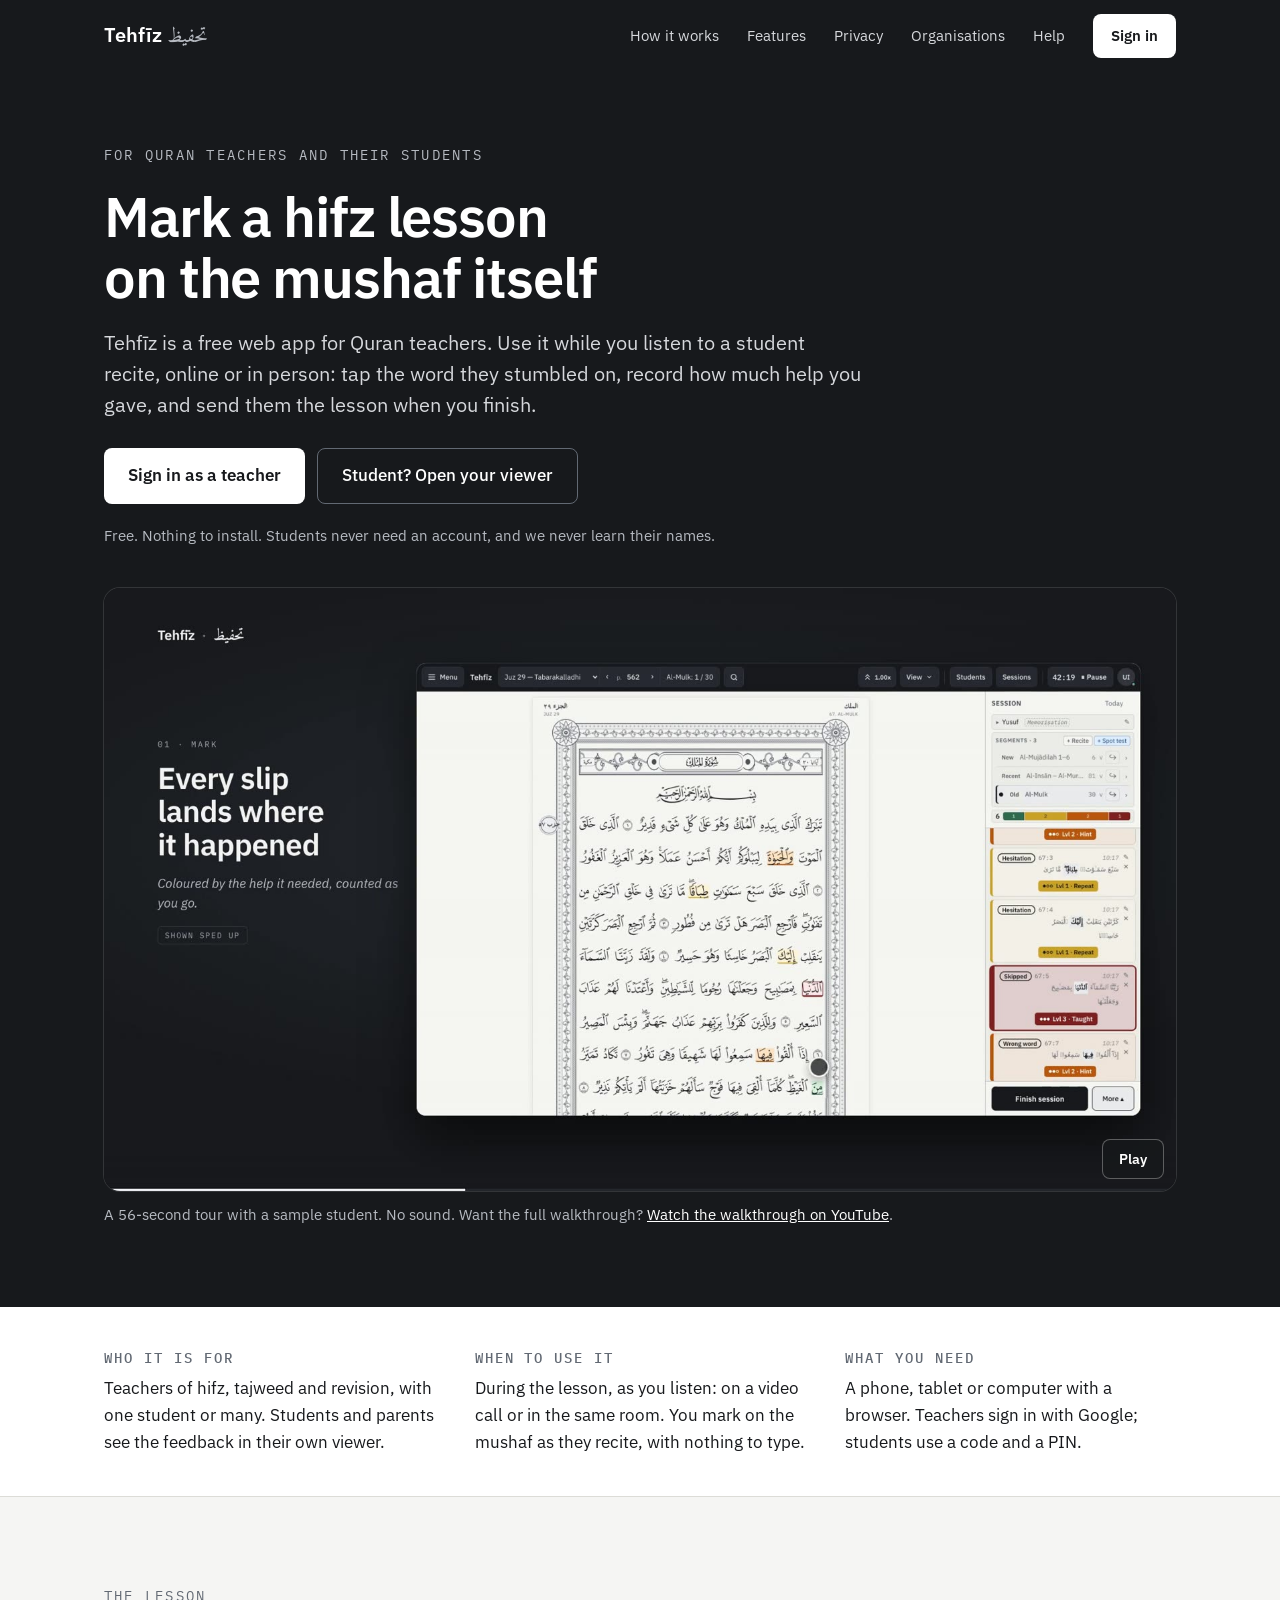
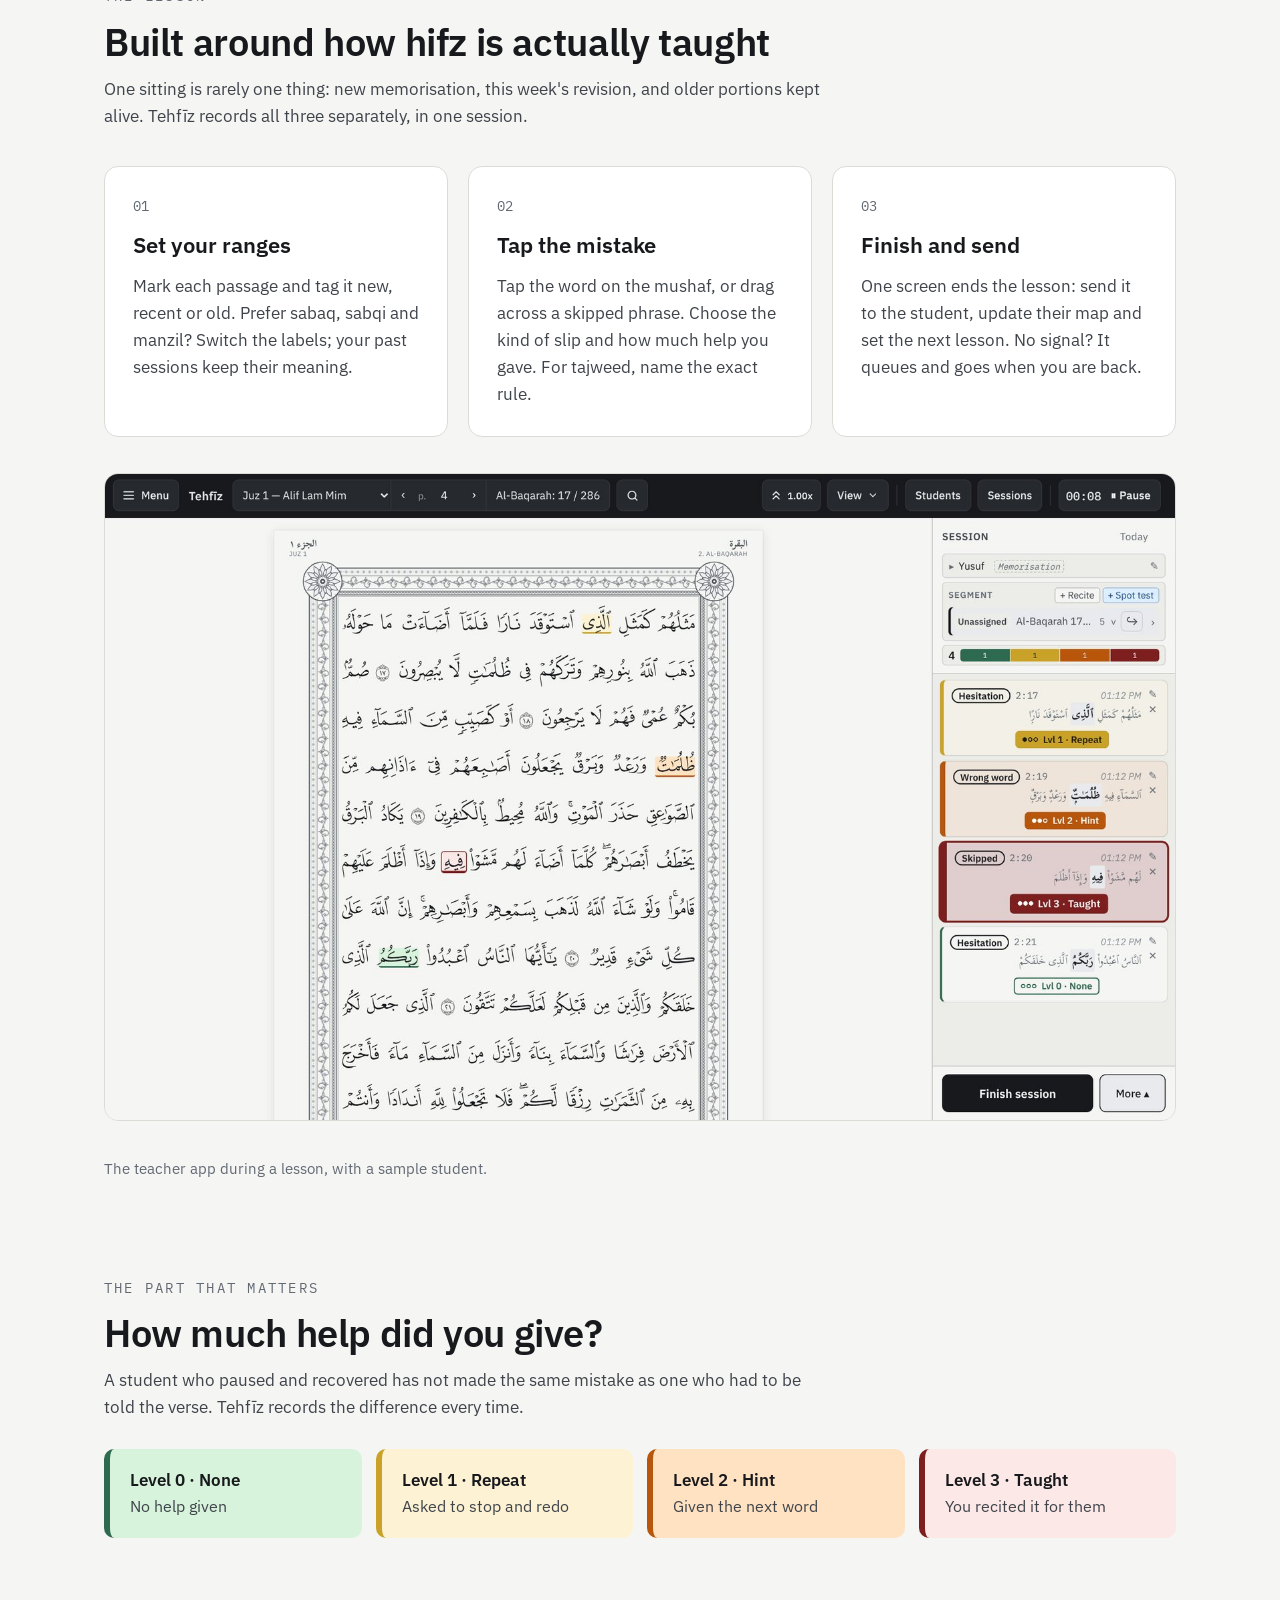
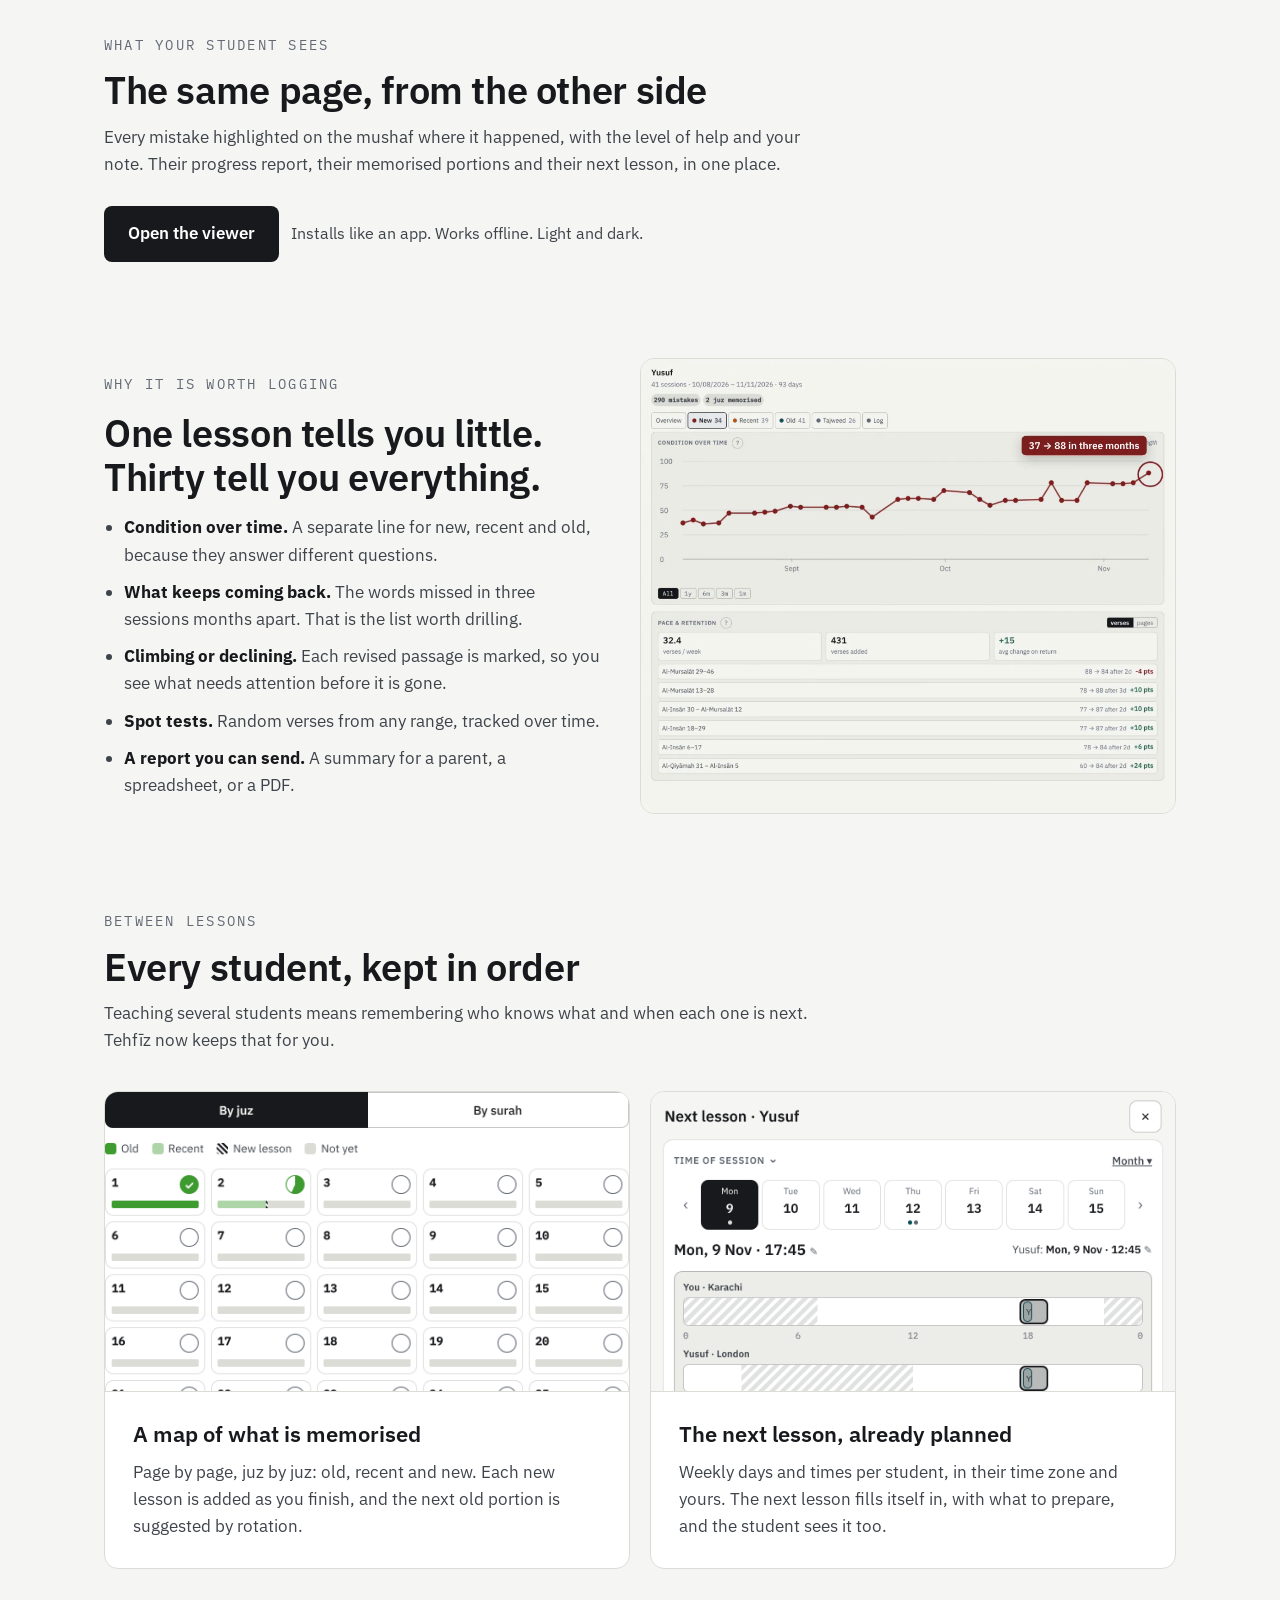
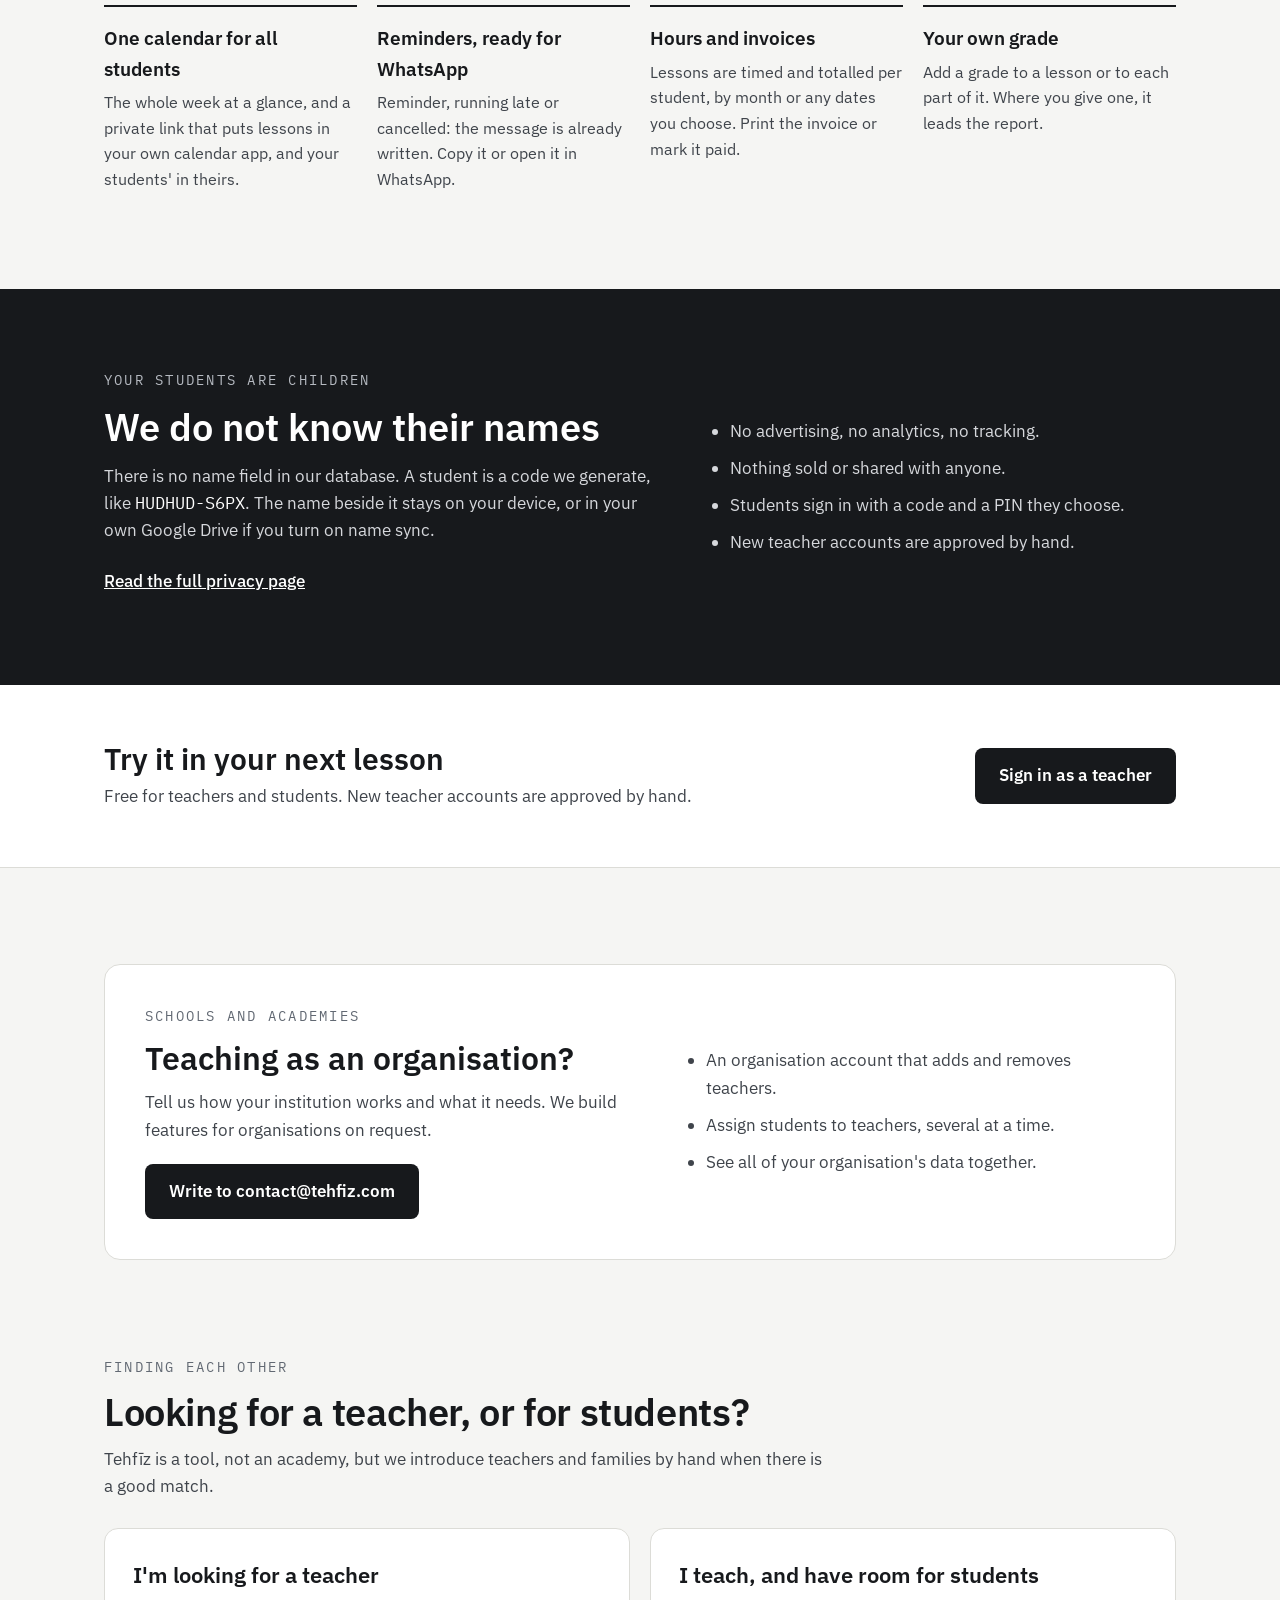
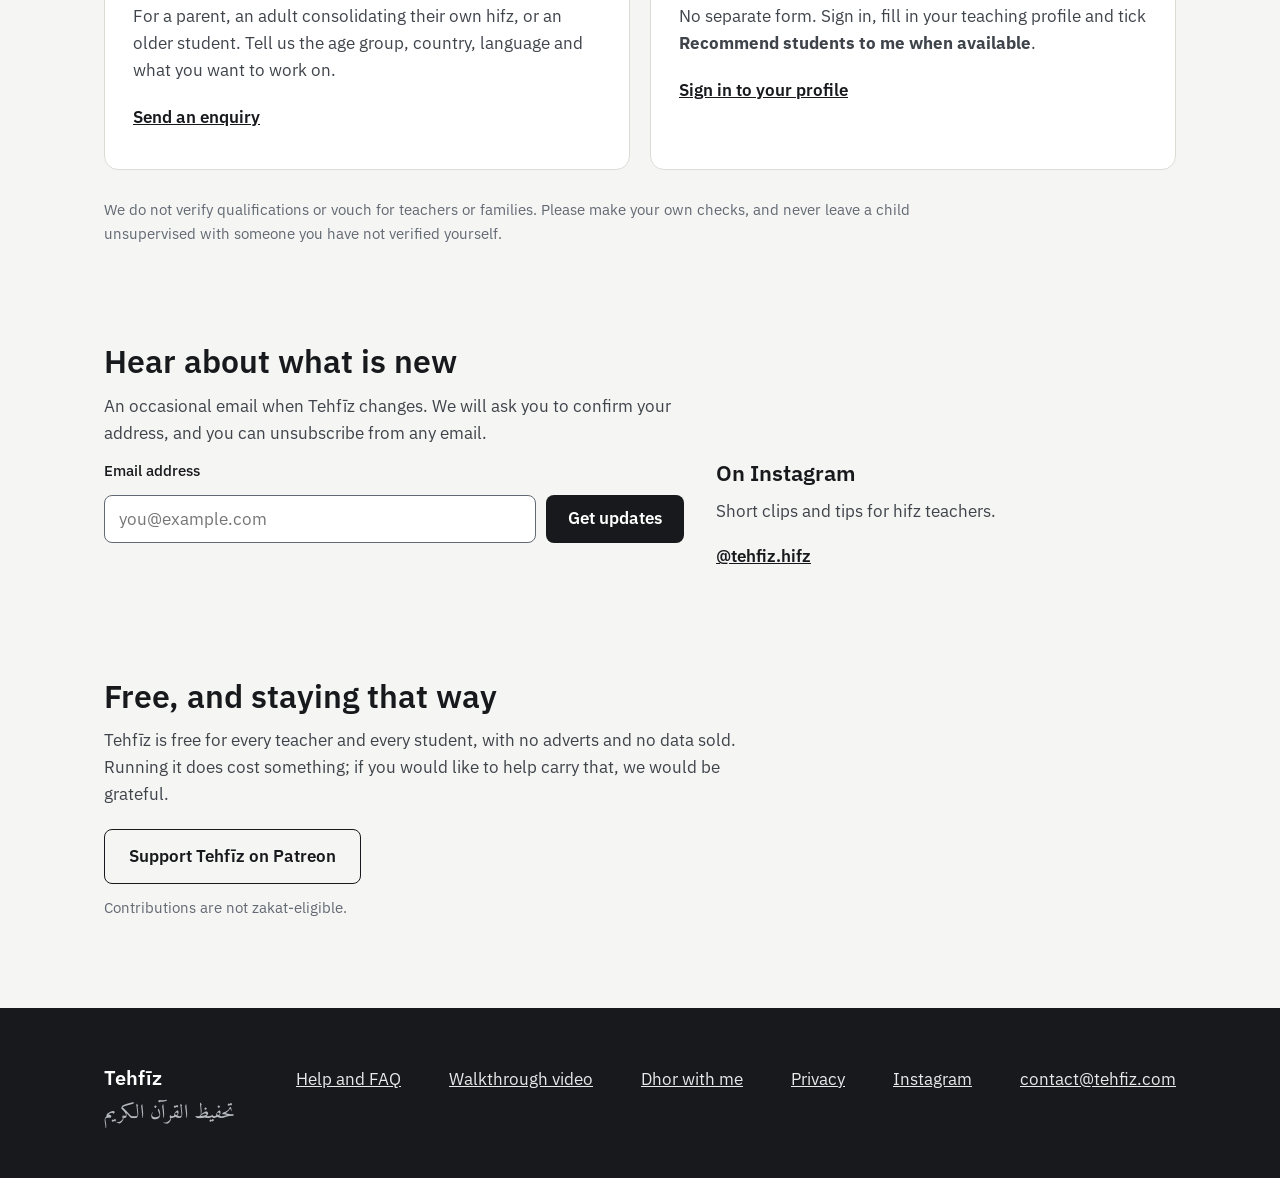
==== commit f3a822b9: "Homepage v0_62 with updates sign-up, Help v0_2, privacy v0_14, teacher app v4_365" ====
--- a/index.html
+++ b/index.html
@@ -1,5 +1,5 @@
 <!DOCTYPE html>
-<!-- Tehfīz landing page — v0_61 (Graphite; redesigned 13 Nov 2026; hero tour video, square cut on phones). Deploys to index.html at the root of the `tehfiz` repo. -->
+<!-- Tehfīz landing page — v0_62 (Graphite; redesigned 13 Nov 2026; hero tour video, square cut on phones; updates sign-up). Deploys to index.html at the root of the `tehfiz` repo. -->
 <html lang="en">
 <head>
 <meta charset="UTF-8">
@@ -286,17 +286,30 @@
 </div>
 <div style="flex: 1 1 360px; background: #ffffff; border: 1px solid #dcdcd7; border-radius: 14px; padding: 28px; display: flex; flex-direction: column; gap: 10px">
 <h3 style="margin: 0; font-size: 22px; font-weight: 600">I teach, and have room for students</h3>
-<p style="margin: 0; color: #3f444b">Tell us where you teach, in which languages, online or in person, and a little about your background. We will pass suitable enquiries your way.</p>
-<a href="https://docs.google.com/forms/d/e/1FAIpQLScftHflWSx1kK4n_juVqKwCDWtwFx_eb88XVO9tsdNsJxZ96Q/viewform" target="_blank" rel="noopener" style="font-weight: 600; padding: 10px 0">Register your details</a>
+<p style="margin: 0; color: #3f444b">No separate form. Sign in, fill in your teaching profile and tick <strong>Recommend students to me when available</strong>.</p>
+<a href="/app/teacher/" style="font-weight: 600; padding: 10px 0">Sign in to your profile</a>
 </div>
 </div>
 <p style="margin: 0; font-size: 15px; color: #626973; max-width: 820px">We do not verify qualifications or vouch for teachers or families. Please make your own checks, and never leave a child unsupervised with someone you have not verified yourself.</p>
 </section>
 
-<section id="updates" style="max-width: 1120px; margin: 0 auto; padding: 96px 24px 0; display: flex; flex-direction: column; gap: 8px; align-items: flex-start">
-<h2 style="margin: 0; font-size: clamp(25px, 4.6vw, 32px); line-height: 1.2; font-weight: 600">Follow along</h2>
-<p style="margin: 0; color: #3f444b">Tehfīz is on Instagram.</p>
+<section id="updates" style="max-width: 1120px; margin: 0 auto; padding: 96px 24px 0; display: flex; flex-wrap: wrap; gap: 32px; align-items: flex-end">
+<form id="updForm" novalidate style="flex: 1 1 420px; display: flex; flex-direction: column; gap: 12px">
+<h2 style="margin: 0; font-size: clamp(25px, 4.6vw, 32px); line-height: 1.2; font-weight: 600">Hear about what is new</h2>
+<input type="text" name="website" tabindex="-1" autocomplete="off" aria-hidden="true" style="position: absolute; left: -9999px; width: 1px; height: 1px">
+<p style="margin: 0; color: #3f444b">An occasional email when Tehfīz changes. We will ask you to confirm your address, and you can unsubscribe from any email.</p>
+<label for="upd-email" style="font-size: 15px; font-weight: 500">Email address</label>
+<div style="display: flex; flex-wrap: wrap; gap: 10px">
+<input id="upd-email" name="email" type="email" required autocomplete="email" placeholder="you@example.com" style="flex: 1 1 240px; min-width: 0; height: 48px; box-sizing: border-box; padding: 0 14px; border: 1px solid #626973; border-radius: 8px; font: inherit; background: #ffffff">
+<button id="updBtn" type="submit" style="height: 48px; padding: 0 22px; border: 0; border-radius: 8px; background: #17191c; color: #ffffff; font: inherit; font-weight: 600; cursor: pointer">Get updates</button>
+</div>
+<p id="updMsg" role="status" aria-live="polite" style="margin: 0; min-height: 1.5em; color: #3f444b"></p>
+</form>
+<div style="flex: 1 1 300px; display: flex; flex-direction: column; gap: 8px">
+<h3 style="margin: 0; font-size: 22px; font-weight: 600">On Instagram</h3>
+<p style="margin: 0; color: #3f444b">Short clips and tips for hifz teachers.</p>
 <a href="https://www.instagram.com/tehfiz.hifz/" target="_blank" rel="noopener" style="font-weight: 600; padding: 10px 0">@tehfiz.hifz</a>
+</div>
 </section>
 
 <section id="support" style="max-width: 1120px; margin: 0 auto; padding: 96px 24px 88px; display: flex; flex-direction: column; gap: 12px; align-items: flex-start">
@@ -341,6 +354,22 @@
     });},{threshold:0.35}).observe(v);
   } else play();
 })();
+/* Get updates (0017): the server answers the same either way, so the page
+   cannot tell anyone whether an address was already on the list. */
+(function(){
+  var f=document.getElementById('updForm'),i=document.getElementById('upd-email'),b=document.getElementById('updBtn'),m=document.getElementById('updMsg');
+  if(!f) return;
+  f.addEventListener('submit',function(e){
+    e.preventDefault();
+    var v=(i.value||'').trim();
+    if(!/^[^\s@]+@[^\s@]+\.[^\s@]+$/.test(v)){m.textContent='Please enter a full email address.';i.focus();return;}
+    b.disabled=true;m.textContent='Sending…';
+    fetch('/api/subscribe',{method:'POST',headers:{'Content-Type':'application/json'},body:JSON.stringify({email:v,website:f.website.value})})
+      .then(function(r){if(!r.ok)throw new Error(r.status);m.textContent='Check your inbox for an email from Tehfīz, and press the button in it to confirm.';i.value='';})
+      .catch(function(){m.textContent='That did not go through. Check your connection and try again.';})
+      .then(function(){b.disabled=false;});
+  });
+})();
 </script>
 </body>
 </html>
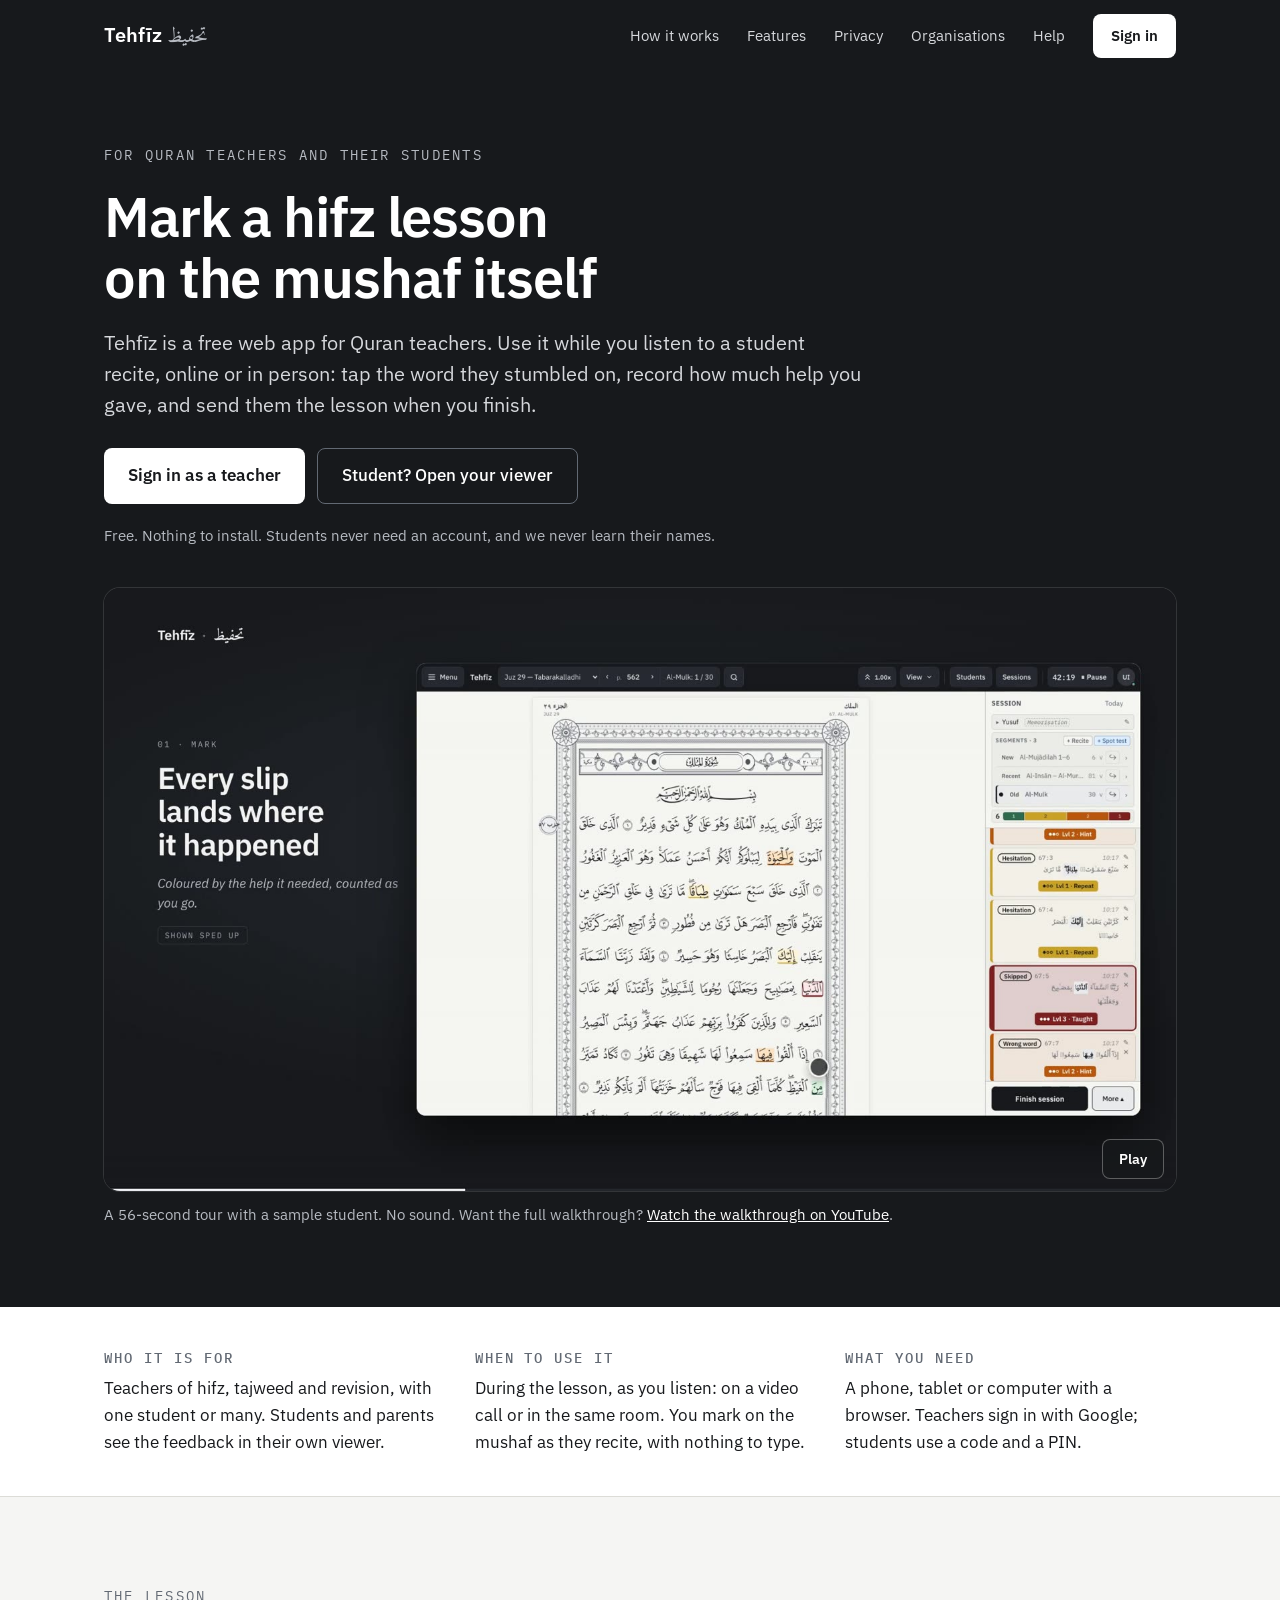
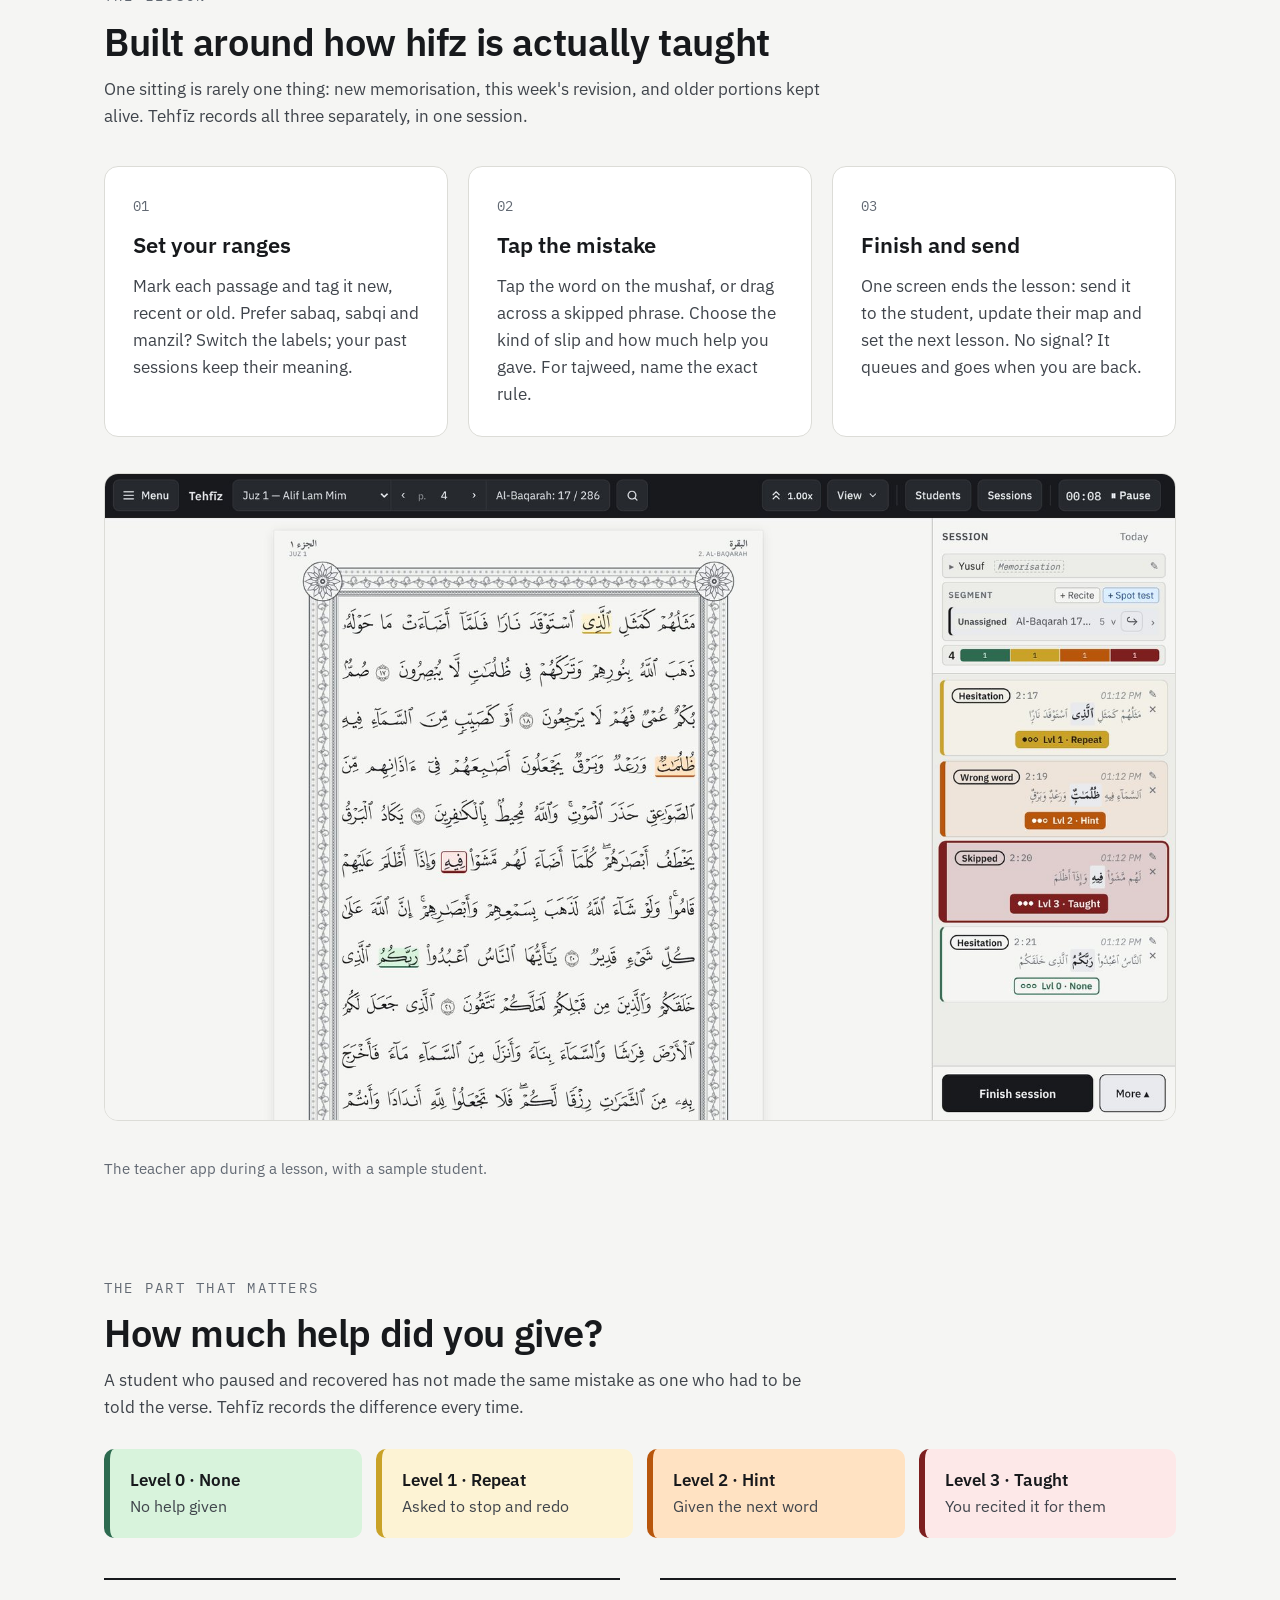
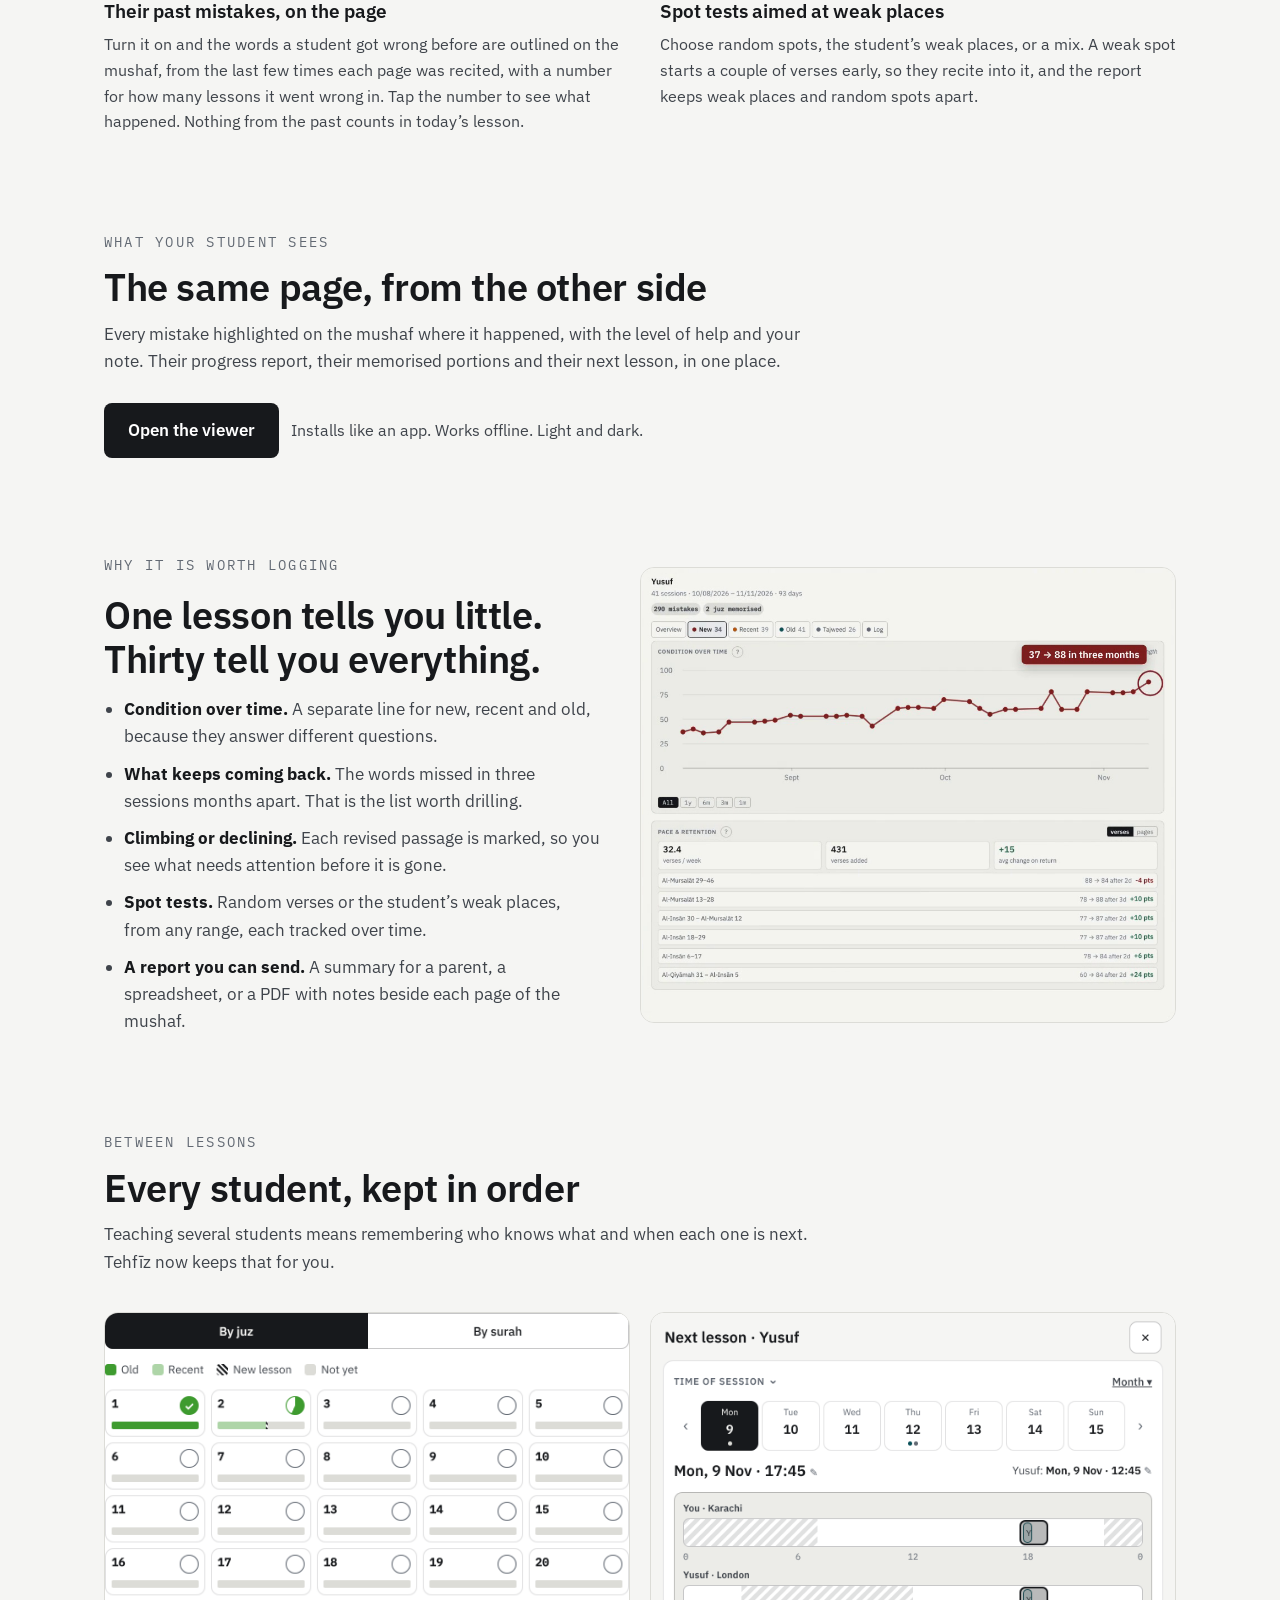
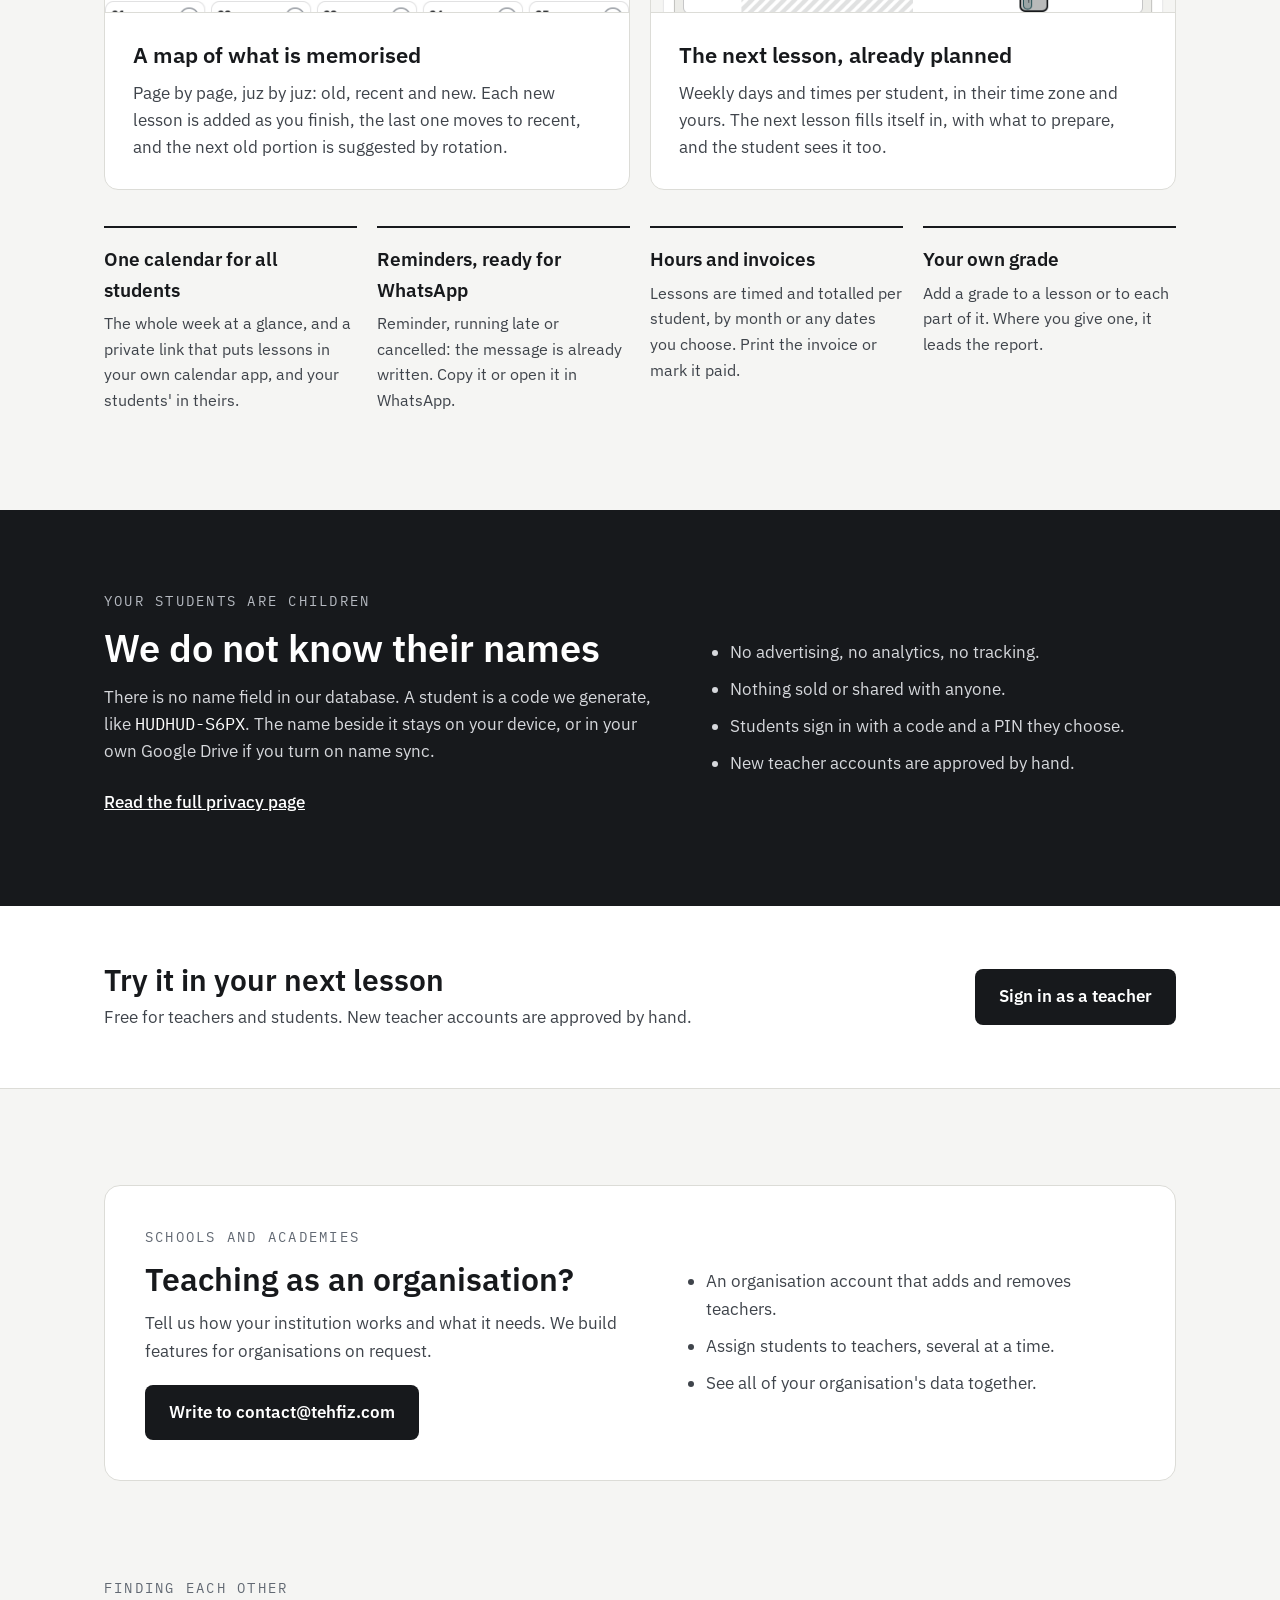
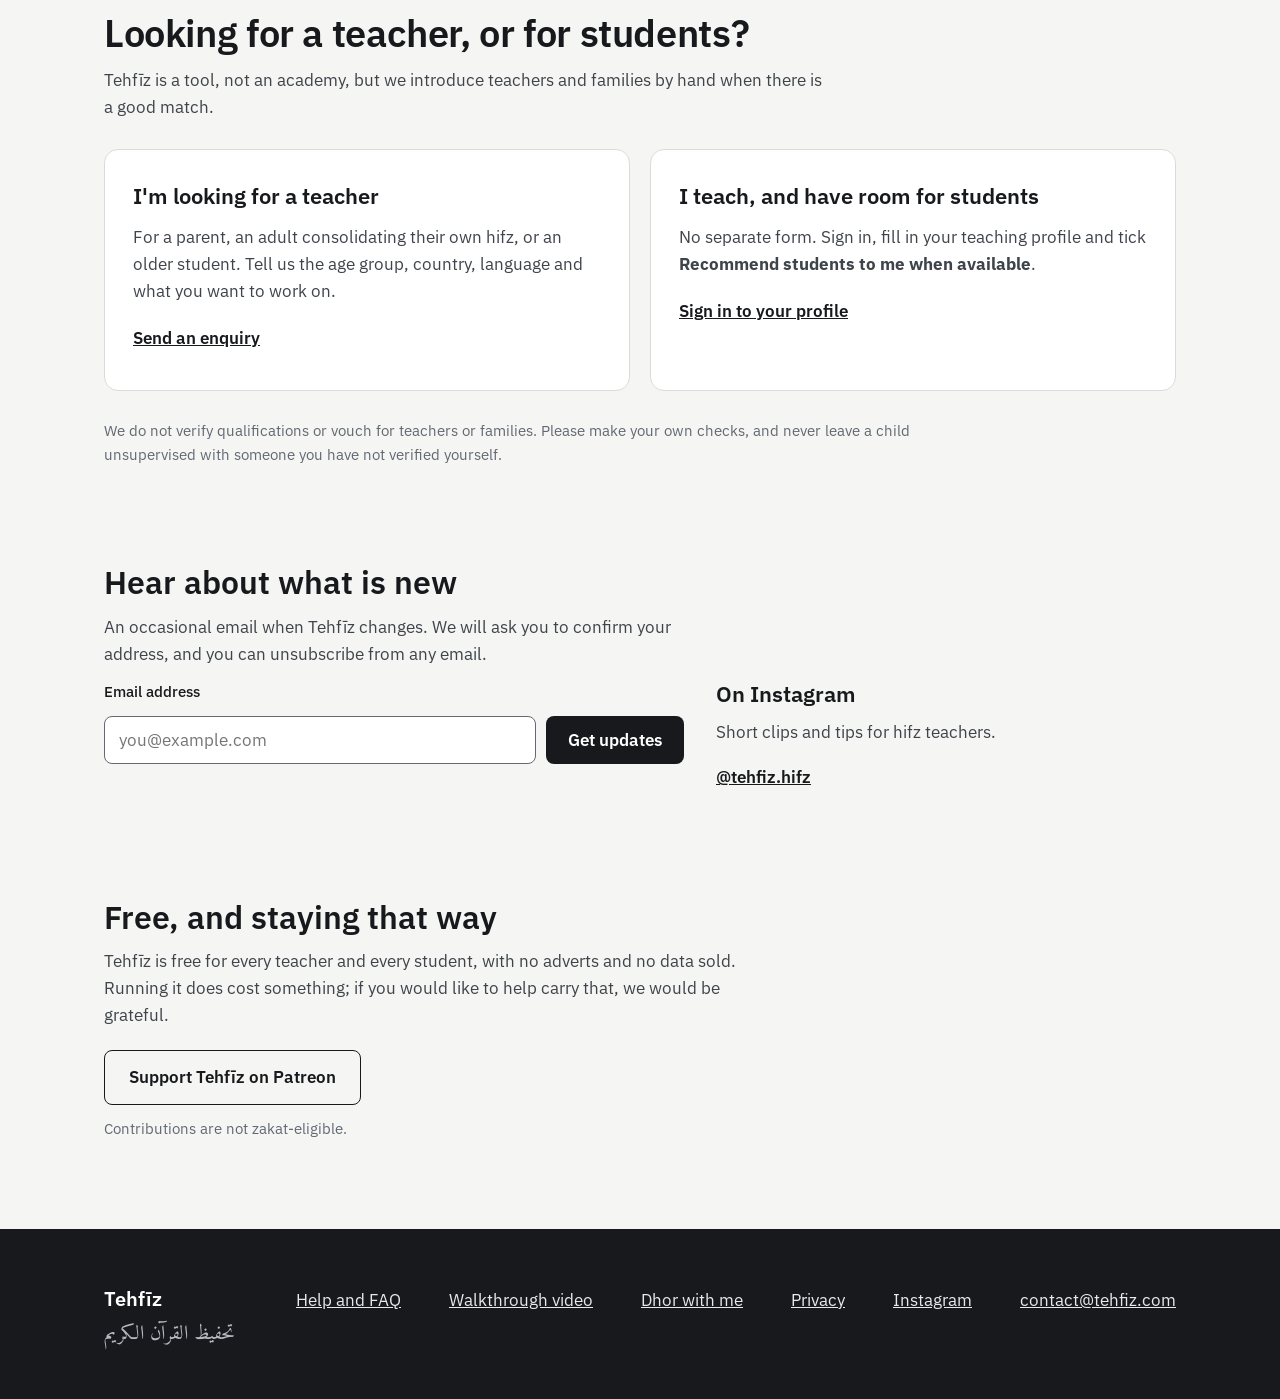
==== commit 0c63b574: "Report round: reports in teacher app, range report, past mistakes, weak-place spots, lesson store, S" ====
--- a/index.html
+++ b/index.html
@@ -1,5 +1,5 @@
 <!DOCTYPE html>
-<!-- Tehfīz landing page — v0_62 (Graphite; redesigned 13 Nov 2026; hero tour video, square cut on phones; updates sign-up). Deploys to index.html at the root of the `tehfiz` repo. -->
+<!-- Tehfīz landing page — v0_65 (Graphite; redesigned 13 Nov 2026; hero tour video, square cut on phones; updates sign-up; preview card centred so cropped previews read; Menu button on phones). Deploys to index.html at the root of the `tehfiz` repo. -->
 <html lang="en">
 <head>
 <meta charset="UTF-8">
@@ -20,7 +20,7 @@
 <meta property="og:url" content="https://tehfiz.com/">
 <meta property="og:type" content="website">
 <meta property="og:site_name" content="Tehfīz">
-<meta property="og:image" content="https://tehfiz.com/og-home.jpg">
+<meta property="og:image" content="https://tehfiz.com/og-home-3.jpg">
 <meta property="og:image:width" content="1200">
 <meta property="og:image:height" content="630">
 <meta property="og:image:alt" content="Tehfīz — mark a hifz lesson on the mushaf itself.">
@@ -29,7 +29,7 @@
 <meta name="twitter:card" content="summary_large_image">
 <meta name="twitter:title" content="Tehfīz — Quran Hifz Feedback Tools">
 <meta name="twitter:description" content="A free web app for Quran teachers: mark mistakes on the mushaf, map what is memorised, plan the next lesson.">
-<meta name="twitter:image" content="https://tehfiz.com/og-home.jpg">
+<meta name="twitter:image" content="https://tehfiz.com/og-home-3.jpg">
 
 <link href="https://fonts.googleapis.com/css2?family=IBM+Plex+Sans:wght@400;500;600&family=IBM+Plex+Mono:wght@400;500&family=Amiri&display=swap" rel="stylesheet">
 
@@ -55,7 +55,15 @@
 section[id]{scroll-margin-top:12px}
 img{max-width:100%;height:auto}
 #tour{aspect-ratio:16/9}
-@media (max-width:640px){.nv{display:none}#tour{aspect-ratio:1/1}}
+.mnb{display:none;align-items:center;gap:8px;min-height:44px;padding:8px 14px;border:1px solid #626973;border-radius:8px;background:none;color:#ffffff;font:500 15px 'IBM Plex Sans',system-ui,sans-serif;cursor:pointer}
+.mnb::before{content:"";width:16px;height:10px;border-top:2px solid currentColor;border-bottom:2px solid currentColor;background:linear-gradient(currentColor,currentColor) center/100% 2px no-repeat}
+#navMain.open .mnb::before{content:"\2715";width:auto;height:auto;border:0;background:none;font-size:14px;line-height:1}
+@media (max-width:640px){
+  .nv{display:none}#tour{aspect-ratio:1/1}
+  .mnb{display:inline-flex}
+  #navMain.open .nv{display:block;order:5;width:100%;padding:14px 0 !important;border-top:1px solid #2c3036;font-size:17px !important}
+  #navMain.open .nv:first-of-type{margin-top:4px}
+}
 :focus-visible{outline:2px solid #6ea8fe;outline-offset:2px}
 @media (prefers-reduced-motion:reduce){html{scroll-behavior:auto}}
 </style>
@@ -64,13 +72,14 @@
 <div style="font-family: 'IBM Plex Sans', system-ui, sans-serif; color: #17191c; background: #f5f5f3; font-size: 17px; line-height: 1.6">
 
 <header style="background: #17191c; color: #e8e9ea">
-<nav aria-label="Main" style="max-width: 1120px; margin: 0 auto; padding: 14px 24px; display: flex; flex-wrap: wrap; align-items: center; gap: 12px 28px">
+<nav id="navMain" aria-label="Main" style="max-width: 1120px; margin: 0 auto; padding: 14px 24px; display: flex; flex-wrap: wrap; align-items: center; gap: 12px 28px">
 <a href="/" style="color: #ffffff; text-decoration: none; font-size: 20px; font-weight: 600; margin-right: auto">Tehfīz <span lang="ar" style="font-family: 'Amiri', serif; font-weight: 400; color: #b6bac1">تحفيظ</span></a>
 <a class="nv" href="#lesson" style="color: #d6d8dc; text-decoration: none; font-size: 15px; padding: 10px 0">How it works</a>
 <a class="nv" href="#between" style="color: #d6d8dc; text-decoration: none; font-size: 15px; padding: 10px 0">Features</a>
 <a class="nv" href="#privacy" style="color: #d6d8dc; text-decoration: none; font-size: 15px; padding: 10px 0">Privacy</a>
 <a class="nv" href="#organisations" style="color: #d6d8dc; text-decoration: none; font-size: 15px; padding: 10px 0">Organisations</a>
-<a href="/help/" style="color: #d6d8dc; text-decoration: none; font-size: 15px; padding: 10px 0">Help</a>
+<a class="nv" href="/help/" style="color: #d6d8dc; text-decoration: none; font-size: 15px; padding: 10px 0">Help</a>
+<button id="navBtn" class="mnb" type="button" aria-expanded="false" aria-controls="navMain">Menu</button>
 <a href="/app/teacher/" style="background: #ffffff; color: #17191c; text-decoration: none; font-size: 15px; font-weight: 600; padding: 10px 18px; border-radius: 8px">Sign in</a>
 </nav>
 <div style="max-width: 1120px; margin: 0 auto; padding: clamp(40px, 7vw, 72px) 24px clamp(48px, 7vw, 80px); display: flex; flex-direction: column; gap: 40px">
@@ -158,6 +167,16 @@
 <div style="flex: 1 1 220px; background: #ffe2c2; border-left: 6px solid #b8560c; border-radius: 10px; padding: 18px 20px"><div style="font-weight: 600">Level 2 · Hint</div><div style="font-size: 16px; color: #3f444b">Given the next word</div></div>
 <div style="flex: 1 1 220px; background: #fde8e8; border-left: 6px solid #7d1f1f; border-radius: 10px; padding: 18px 20px"><div style="font-weight: 600">Level 3 · Taught</div><div style="font-size: 16px; color: #3f444b">You recited it for them</div></div>
 </div>
+<div style="display: flex; flex-wrap: wrap; gap: 28px 40px; margin-top: 12px">
+<div style="flex: 1 1 320px; border-top: 2px solid #17191c; padding-top: 16px; display: flex; flex-direction: column; gap: 6px">
+<h3 style="margin: 0; font-size: 19px; font-weight: 600">Their past mistakes, on the page</h3>
+<p style="margin: 0; font-size: 16px; color: #3f444b">Turn it on and the words a student got wrong before are outlined on the mushaf, from the last few times each page was recited, with a number for how many lessons it went wrong in. Tap the number to see what happened. Nothing from the past counts in today&rsquo;s lesson.</p>
+</div>
+<div style="flex: 1 1 320px; border-top: 2px solid #17191c; padding-top: 16px; display: flex; flex-direction: column; gap: 6px">
+<h3 style="margin: 0; font-size: 19px; font-weight: 600">Spot tests aimed at weak places</h3>
+<p style="margin: 0; font-size: 16px; color: #3f444b">Choose random spots, the student&rsquo;s weak places, or a mix. A weak spot starts a couple of verses early, so they recite into it, and the report keeps weak places and random spots apart.</p>
+</div>
+</div>
 </section>
 
 <section id="student" style="max-width: 1120px; margin: 0 auto; padding: 96px 24px 0; display: flex; flex-direction: column; gap: 28px">
@@ -180,8 +199,8 @@
 <li><strong style="color: #17191c">Condition over time.</strong> A separate line for new, recent and old, because they answer different questions.</li>
 <li><strong style="color: #17191c">What keeps coming back.</strong> The words missed in three sessions months apart. That is the list worth drilling.</li>
 <li><strong style="color: #17191c">Climbing or declining.</strong> Each revised passage is marked, so you see what needs attention before it is gone.</li>
-<li><strong style="color: #17191c">Spot tests.</strong> Random verses from any range, tracked over time.</li>
-<li><strong style="color: #17191c">A report you can send.</strong> A summary for a parent, a spreadsheet, or a PDF.</li>
+<li><strong style="color: #17191c">Spot tests.</strong> Random verses or the student&rsquo;s weak places, from any range, each tracked over time.</li>
+<li><strong style="color: #17191c">A report you can send.</strong> A summary for a parent, a spreadsheet, or a PDF with notes beside each page of the mushaf.</li>
 </ul>
 </div>
 <img src="/img/home-report.png" width="954" height="812" loading="lazy" alt="A progress report for a sample student: the condition of new memorisation rising from 37 to 88 over three months, with pace and retention below" style="flex: 1 1 440px; min-width: 0; width: 100%; height: auto; border-radius: 14px; border: 1px solid #dcdcd7; display: block">
@@ -198,7 +217,7 @@
 <img src="/mail/profile-map.png" loading="lazy" alt="A student's memorisation map: the Quran's juz as rows of pages, shaded old, recent and new" style="width: 100%; height: 300px; object-fit: cover; object-position: top; display: block; border-bottom: 1px solid #dcdcd7">
 <div style="padding: 24px 28px 28px; display: flex; flex-direction: column; gap: 8px">
 <h3 style="margin: 0; font-size: 22px; font-weight: 600">A map of what is memorised</h3>
-<p style="margin: 0; color: #3f444b">Page by page, juz by juz: old, recent and new. Each new lesson is added as you finish, and the next old portion is suggested by rotation.</p>
+<p style="margin: 0; color: #3f444b">Page by page, juz by juz: old, recent and new. Each new lesson is added as you finish, the last one moves to recent, and the next old portion is suggested by rotation.</p>
 </div>
 </div>
 <div style="flex: 1 1 420px; background: #ffffff; border: 1px solid #dcdcd7; border-radius: 14px; overflow: hidden; display: flex; flex-direction: column">
@@ -353,6 +372,15 @@
       if(e.isIntersecting){if(!userPaused)play();}else v.pause();
     });},{threshold:0.35}).observe(v);
   } else play();
+})();
+/* Phones: the header links fold behind a Menu button. */
+(function(){
+  var n=document.getElementById('navMain'),b=document.getElementById('navBtn');
+  if(!n||!b) return;
+  function set(o){n.classList.toggle('open',o);b.setAttribute('aria-expanded',o?'true':'false');b.textContent=o?'Close':'Menu';}
+  b.addEventListener('click',function(){set(!n.classList.contains('open'));});
+  n.addEventListener('click',function(e){if(e.target.closest&&e.target.closest('a.nv'))set(false);});
+  document.addEventListener('keydown',function(e){if(e.key==='Escape'&&n.classList.contains('open')){set(false);b.focus();}});
 })();
 /* Get updates (0017): the server answers the same either way, so the page
    cannot tell anyone whether an address was already on the list. */
